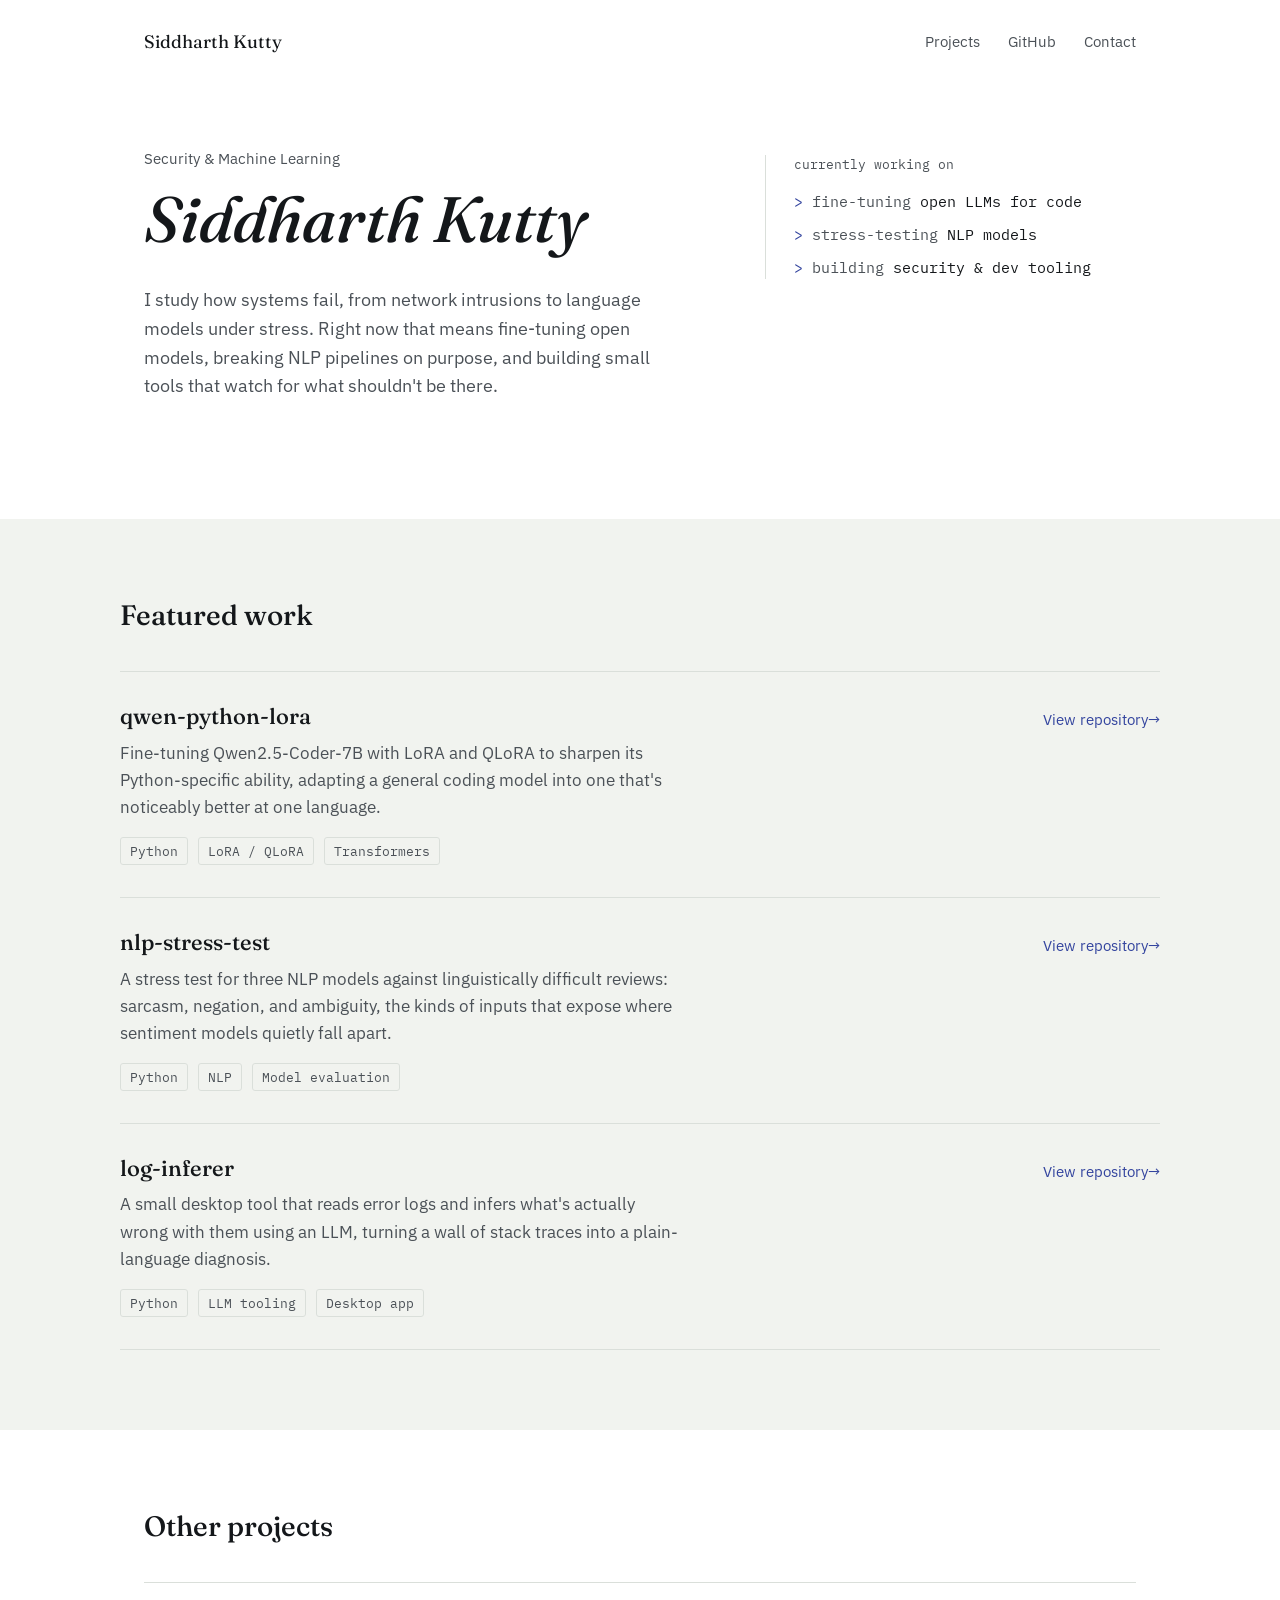
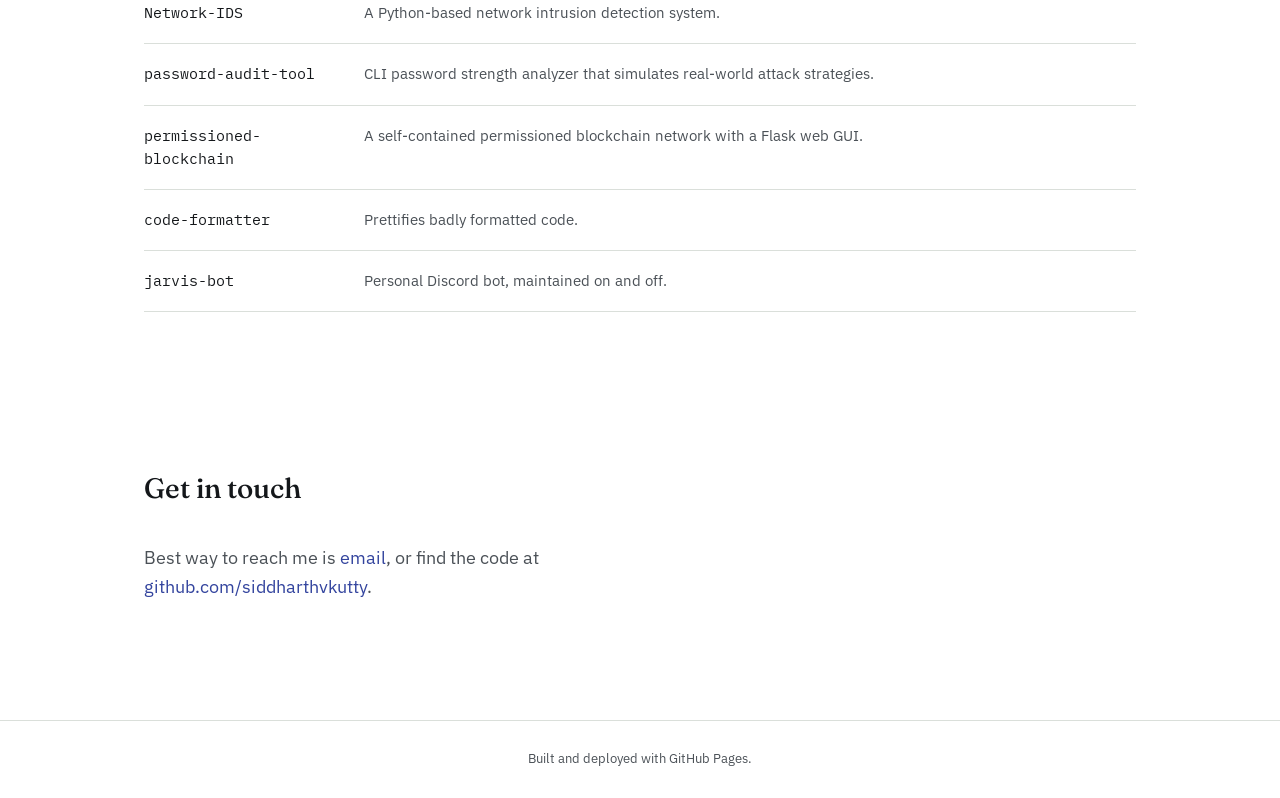
==== index.html @ 5638082f "redesign" ====
<!DOCTYPE html>
<html lang="en">
<head>
<meta charset="UTF-8">
<meta name="viewport" content="width=device-width, initial-scale=1.0">
<title>Siddharth Kutty</title>
<meta name="description" content="Siddharth Kutty, security and ML student. Network intrusion detection, adversarial NLP evaluation, LLM fine-tuning.">
<link rel="preconnect" href="https://fonts.googleapis.com">
<link rel="preconnect" href="https://fonts.gstatic.com" crossorigin>
<link href="https://fonts.googleapis.com/css2?family=Fraunces:ital,opsz,wght@0,9..144,400;0,9..144,500;0,9..144,600;1,9..144,500&family=IBM+Plex+Mono:wght@400;500&family=IBM+Plex+Sans:wght@400;500;600&display=swap" rel="stylesheet">
<link rel="stylesheet" href="styles.css">
</head>
<body>

<header class="site-nav">
  <a href="#top" class="wordmark">Siddharth Kutty</a>
  <nav>
    <a href="#work">Projects</a>
    <a href="https://github.com/siddharthvkutty" target="_blank" rel="noopener">GitHub</a>
    <a href="#contact">Contact</a>
  </nav>
</header>

<main>

  <section id="top" class="hero">
    <div class="hero-main">
      <p class="eyebrow-plain">Security &amp; Machine Learning</p>
      <h1>Siddharth Kutty</h1>
      <p class="hero-lede">
        I study how systems fail, from network intrusions to language
        models under stress. Right now that means fine-tuning open models,
        breaking NLP pipelines on purpose, and building small tools that
        watch for what shouldn't be there.
      </p>
    </div>
    <aside class="hero-focus" aria-label="Current focus areas">
      <p class="focus-label">currently working on</p>
      <ul class="focus-list">
        <li><span>fine-tuning</span> open LLMs for code</li>
        <li><span>stress-testing</span> NLP models</li>
        <li><span>building</span> security &amp; dev tooling</li>
      </ul>
    </aside>
  </section>

  <section id="work" class="featured">
    <h2>Featured work</h2>

    <article class="project-row">
      <div class="project-main">
        <h3>qwen-python-lora</h3>
        <p>Fine-tuning Qwen2.5-Coder-7B with LoRA and QLoRA to sharpen its
          Python-specific ability, adapting a general coding model into
          one that's noticeably better at one language.</p>
        <ul class="tags">
          <li>Python</li>
          <li>LoRA / QLoRA</li>
          <li>Transformers</li>
        </ul>
      </div>
      <div class="project-side">
        <a class="repo-link" href="https://github.com/siddharthvkutty/qwen-python-lora" target="_blank" rel="noopener">View repository</a>
      </div>
    </article>

    <article class="project-row">
      <div class="project-main">
        <h3>nlp-stress-test</h3>
        <p>A stress test for three NLP models against linguistically
          difficult reviews: sarcasm, negation, and ambiguity, the kinds
          of inputs that expose where sentiment models quietly fall apart.</p>
        <ul class="tags">
          <li>Python</li>
          <li>NLP</li>
          <li>Model evaluation</li>
        </ul>
      </div>
      <div class="project-side">
        <a class="repo-link" href="https://github.com/siddharthvkutty/nlp-stress-test" target="_blank" rel="noopener">View repository</a>
      </div>
    </article>

    <article class="project-row">
      <div class="project-main">
        <h3>log-inferer</h3>
        <p>A small desktop tool that reads error logs and infers what's
          actually wrong with them using an LLM, turning a wall of
          stack traces into a plain-language diagnosis.</p>
        <ul class="tags">
          <li>Python</li>
          <li>LLM tooling</li>
          <li>Desktop app</li>
        </ul>
      </div>
      <div class="project-side">
        <a class="repo-link" href="https://github.com/siddharthvkutty/log-inferer" target="_blank" rel="noopener">View repository</a>
      </div>
    </article>
  </section>

  <section class="other-work">
    <h2>Other projects</h2>
    <ul class="index-list">
      <li>
        <a href="https://github.com/siddharthvkutty/Network-IDS" target="_blank" rel="noopener">Network-IDS</a>
        <span>A Python-based network intrusion detection system.</span>
      </li>
      <li>
        <a href="https://github.com/siddharthvkutty/password-audit-tool" target="_blank" rel="noopener">password-audit-tool</a>
        <span>CLI password strength analyzer that simulates real-world attack strategies.</span>
      </li>
      <li>
        <a href="https://github.com/siddharthvkutty/permissioned-blockchain" target="_blank" rel="noopener">permissioned-blockchain</a>
        <span>A self-contained permissioned blockchain network with a Flask web GUI.</span>
      </li>
      <li>
        <a href="https://github.com/siddharthvkutty/code-formatter" target="_blank" rel="noopener">code-formatter</a>
        <span>Prettifies badly formatted code.</span>
      </li>
      <li>
        <a href="https://github.com/siddharthvkutty/jarvis-bot" target="_blank" rel="noopener">jarvis-bot</a>
        <span>Personal Discord bot, maintained on and off.</span>
      </li>
    </ul>
  </section>

  <section id="contact" class="contact">
    <h2>Get in touch</h2>
    <p>
      Best way to reach me is
      <a href="mailto:utahvalleydebater@gmail.com">email</a>,
      or find the code at
      <a href="https://github.com/siddharthvkutty" target="_blank" rel="noopener">github.com/siddharthvkutty</a>.
    </p>
  </section>

</main>

<footer class="site-footer">
  <p>Built and deployed with GitHub Pages.</p>
</footer>

<script src="script.js"></script>
</body>
</html>
---- styles.css ----
:root {
  --bg: #ffffff;
  --bg-alt: #f1f3ef;
  --ink: #14171a;
  --ink-soft: #4b5157;
  --accent: #33449e;
  --line: #dadfda;

  --font-display: 'Fraunces', serif;
  --font-sans: 'IBM Plex Sans', -apple-system, sans-serif;
  --font-mono: 'IBM Plex Mono', monospace;
}

@media (prefers-color-scheme: dark) {
  :root {
    --bg: #111315;
    --bg-alt: #17191c;
    --ink: #e9e7e2;
    --ink-soft: #9aa0a6;
    --accent: #8ea1e8;
    --line: #2a2d31;
  }
}

* { box-sizing: border-box; }

html {
  scroll-behavior: smooth;
}

@media (prefers-reduced-motion: reduce) {
  html { scroll-behavior: auto; }
  * { animation-duration: 0.01ms !important; transition-duration: 0.01ms !important; }
}

body {
  margin: 0;
  background: var(--bg);
  color: var(--ink);
  font-family: var(--font-sans);
  font-size: 17px;
  line-height: 1.6;
  -webkit-font-smoothing: antialiased;
}

a {
  color: var(--accent);
  text-decoration: none;
  border-bottom: 1px solid transparent;
  transition: border-color 0.15s ease;
}

a:hover,
a:focus-visible {
  border-color: var(--accent);
}

a:focus-visible,
button:focus-visible {
  outline: 2px solid var(--accent);
  outline-offset: 3px;
}

h1, h2, h3 {
  font-family: var(--font-display);
  font-weight: 500;
  line-height: 1.15;
  margin: 0;
  color: var(--ink);
}

/* ---------- Nav ---------- */

.site-nav {
  display: flex;
  align-items: center;
  justify-content: space-between;
  max-width: 1040px;
  margin: 0 auto;
  padding: 28px 24px 0;
}

.wordmark {
  font-family: var(--font-display);
  font-size: 18px;
  color: var(--ink);
  border-bottom: none;
}

.site-nav nav {
  display: flex;
  gap: 28px;
}

.site-nav nav a {
  color: var(--ink-soft);
  font-size: 15px;
}

/* ---------- Hero ---------- */

.hero {
  max-width: 1040px;
  margin: 0 auto;
  padding: 90px 24px 100px;
  display: grid;
  grid-template-columns: 1.5fr 1fr;
  gap: 64px;
  align-items: start;
}

.eyebrow-plain {
  font-size: 15px;
  color: var(--ink-soft);
  margin: 0 0 10px;
}

.hero h1 {
  font-size: clamp(40px, 6vw, 64px);
  font-style: italic;
  line-height: 1.2;
  padding-bottom: 0.1em;
  opacity: 0;
  transform: translateY(8px);
  animation: rise 0.7s ease-out 0.1s forwards;
}

.hero-lede {
  margin-top: 22px;
  max-width: 46ch;
  font-size: 18px;
  color: var(--ink-soft);
}

@keyframes rise {
  to { opacity: 1; transform: translateY(0); }
}

.reveal-pending {
  opacity: 0;
  transform: translateY(14px);
  transition: opacity 0.5s ease-out, transform 0.5s ease-out;
}

.reveal-visible {
  opacity: 1;
  transform: translateY(0);
}

.hero-focus {
  border-left: 1px solid var(--line);
  padding-left: 28px;
  margin-top: 8px;
}

.focus-label {
  font-family: var(--font-mono);
  font-size: 13px;
  color: var(--ink-soft);
  margin: 0 0 14px;
}

.focus-list {
  list-style: none;
  margin: 0;
  padding: 0;
  font-family: var(--font-mono);
  font-size: 14.5px;
  color: var(--ink);
  display: flex;
  flex-direction: column;
  gap: 10px;
}

.focus-list li::before {
  content: '> ';
  color: var(--accent);
}

.focus-list span {
  color: var(--ink-soft);
}

/* ---------- Featured work ---------- */

.featured {
  background: var(--bg-alt);
  padding: 80px 24px;
}

.featured h2,
.other-work h2,
.contact h2 {
  max-width: 1040px;
  margin: 0 auto 40px;
  font-size: 28px;
}

.project-row {
  max-width: 1040px;
  margin: 0 auto;
  padding: 32px 0;
  border-top: 1px solid var(--line);
  display: grid;
  grid-template-columns: 2.2fr 1fr;
  gap: 32px;
  align-items: start;
  transition: transform 0.2s ease;
}

.project-row:hover {
  transform: translateX(4px);
}

.project-row:hover h3 {
  color: var(--accent);
}

.project-row:last-child {
  border-bottom: 1px solid var(--line);
}

.project-main h3 {
  font-size: 22px;
  margin-bottom: 10px;
  transition: color 0.2s ease;
}

.project-main p {
  color: var(--ink-soft);
  margin: 0 0 16px;
  max-width: 56ch;
}

.tags {
  list-style: none;
  display: flex;
  flex-wrap: wrap;
  gap: 8px 10px;
  margin: 0;
  padding: 0;
  font-family: var(--font-mono);
  font-size: 12.5px;
  color: var(--ink-soft);
}

.tags li {
  border: 1px solid var(--line);
  padding: 3px 9px;
  border-radius: 3px;
}

.project-side {
  display: flex;
  justify-content: flex-start;
  padding-top: 4px;
}

@media (min-width: 640px) {
  .project-side { justify-content: flex-end; }
}

.repo-link {
  font-size: 14.5px;
  white-space: nowrap;
}

.repo-link::after {
  content: ' \2192';
  display: inline-block;
  transition: transform 0.2s ease;
}

.repo-link:hover::after {
  transform: translateX(3px);
}

/* ---------- Other projects ---------- */

.other-work {
  max-width: 1040px;
  margin: 0 auto;
  padding: 80px 24px;
}

.index-list {
  list-style: none;
  margin: 0;
  padding: 0;
}

.index-list li {
  display: grid;
  grid-template-columns: 200px 1fr;
  gap: 20px;
  padding: 18px 0;
  border-top: 1px solid var(--line);
}

.index-list li:last-child {
  border-bottom: 1px solid var(--line);
}

.index-list a {
  font-family: var(--font-mono);
  font-size: 14.5px;
  color: var(--ink);
  transition: color 0.15s ease;
}

.index-list a:hover {
  color: var(--accent);
}

.index-list span {
  color: var(--ink-soft);
  font-size: 15px;
}

@media (max-width: 640px) {
  .index-list li {
    grid-template-columns: 1fr;
    gap: 6px;
  }
}

/* ---------- Contact & footer ---------- */

.contact {
  max-width: 1040px;
  margin: 0 auto;
  padding: 80px 24px 100px;
}

.contact p {
  font-size: 18px;
  max-width: 46ch;
  color: var(--ink-soft);
}

.site-footer {
  border-top: 1px solid var(--line);
  padding: 28px 24px;
  text-align: center;
}

.site-footer p {
  margin: 0;
  font-size: 13px;
  color: var(--ink-soft);
}

/* ---------- Responsive ---------- */

@media (max-width: 720px) {
  .hero {
    grid-template-columns: 1fr;
    padding-top: 60px;
    padding-bottom: 60px;
  }

  .hero-focus {
    border-left: none;
    border-top: 1px solid var(--line);
    padding-left: 0;
    padding-top: 24px;
  }

  .project-row {
    grid-template-columns: 1fr;
  }

  .site-nav {
    flex-direction: column;
    align-items: flex-start;
    gap: 14px;
  }

  .site-nav nav {
    gap: 20px;
  }
}
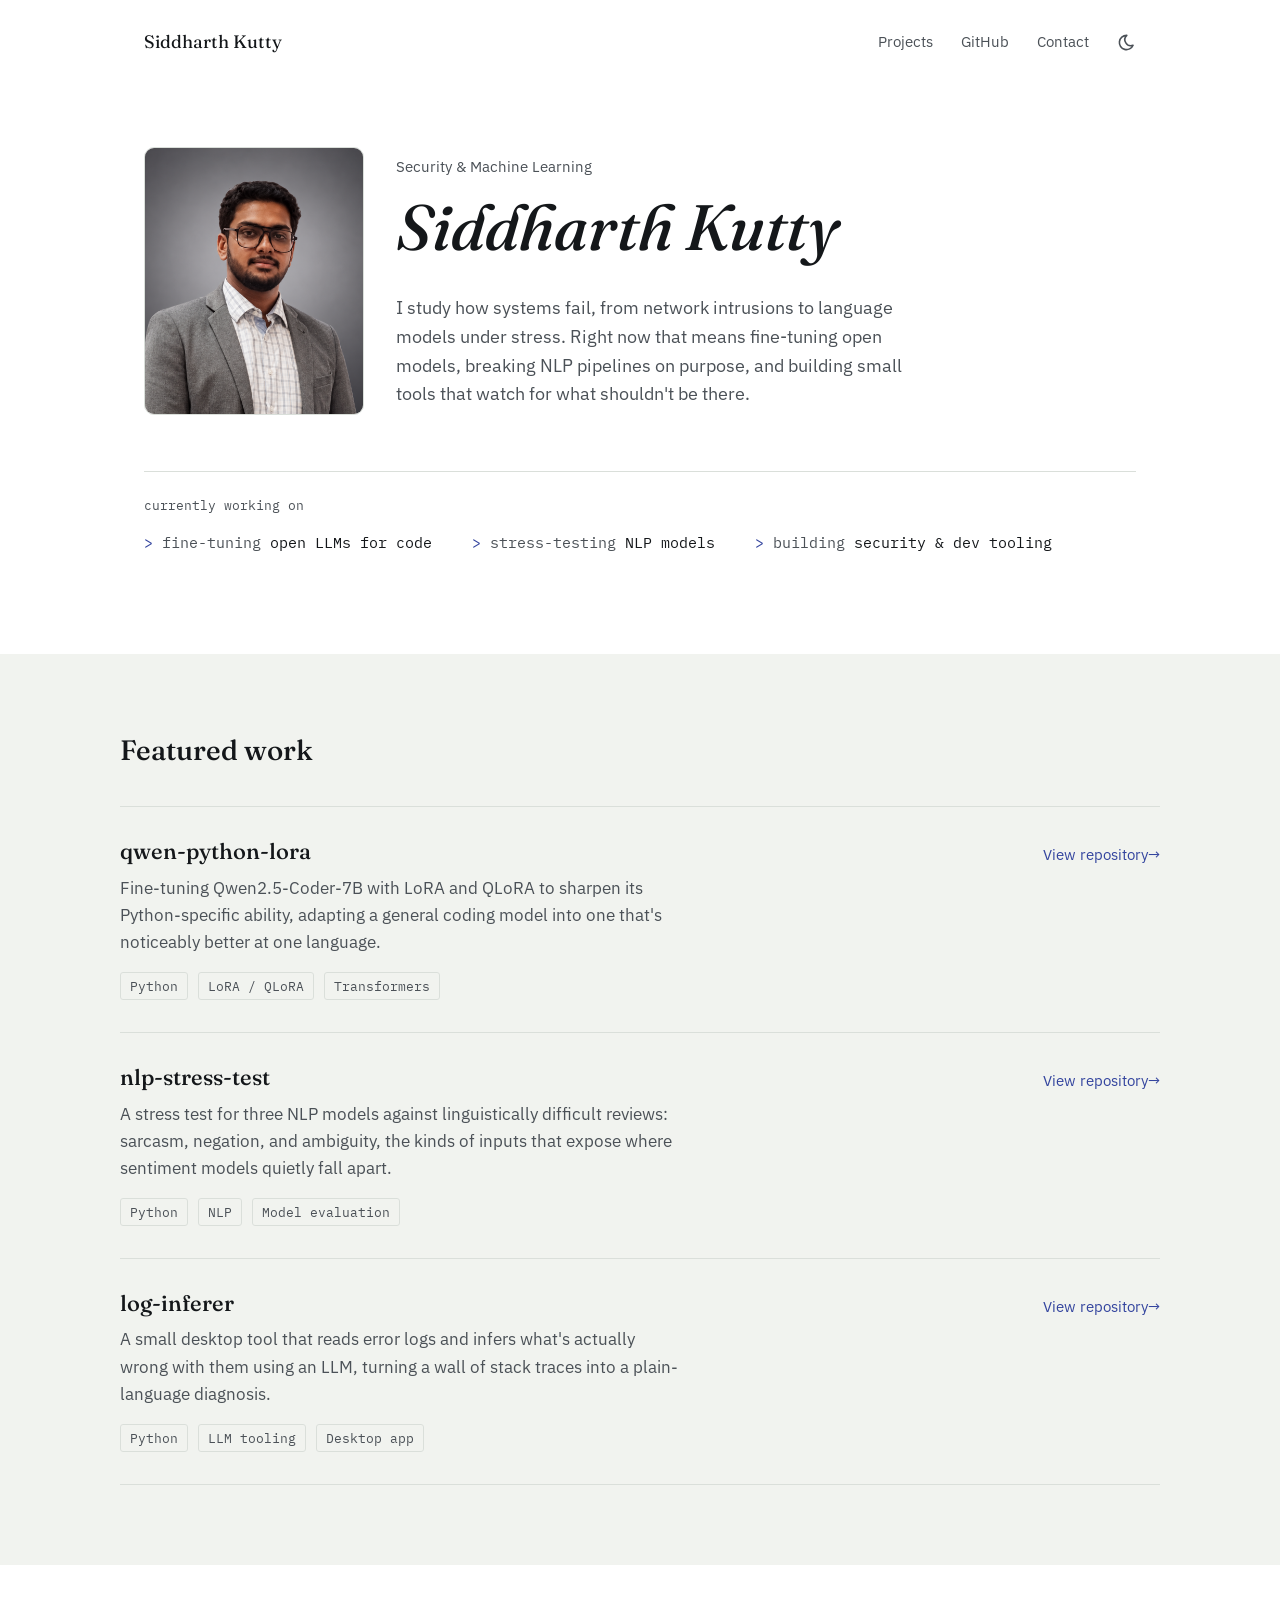
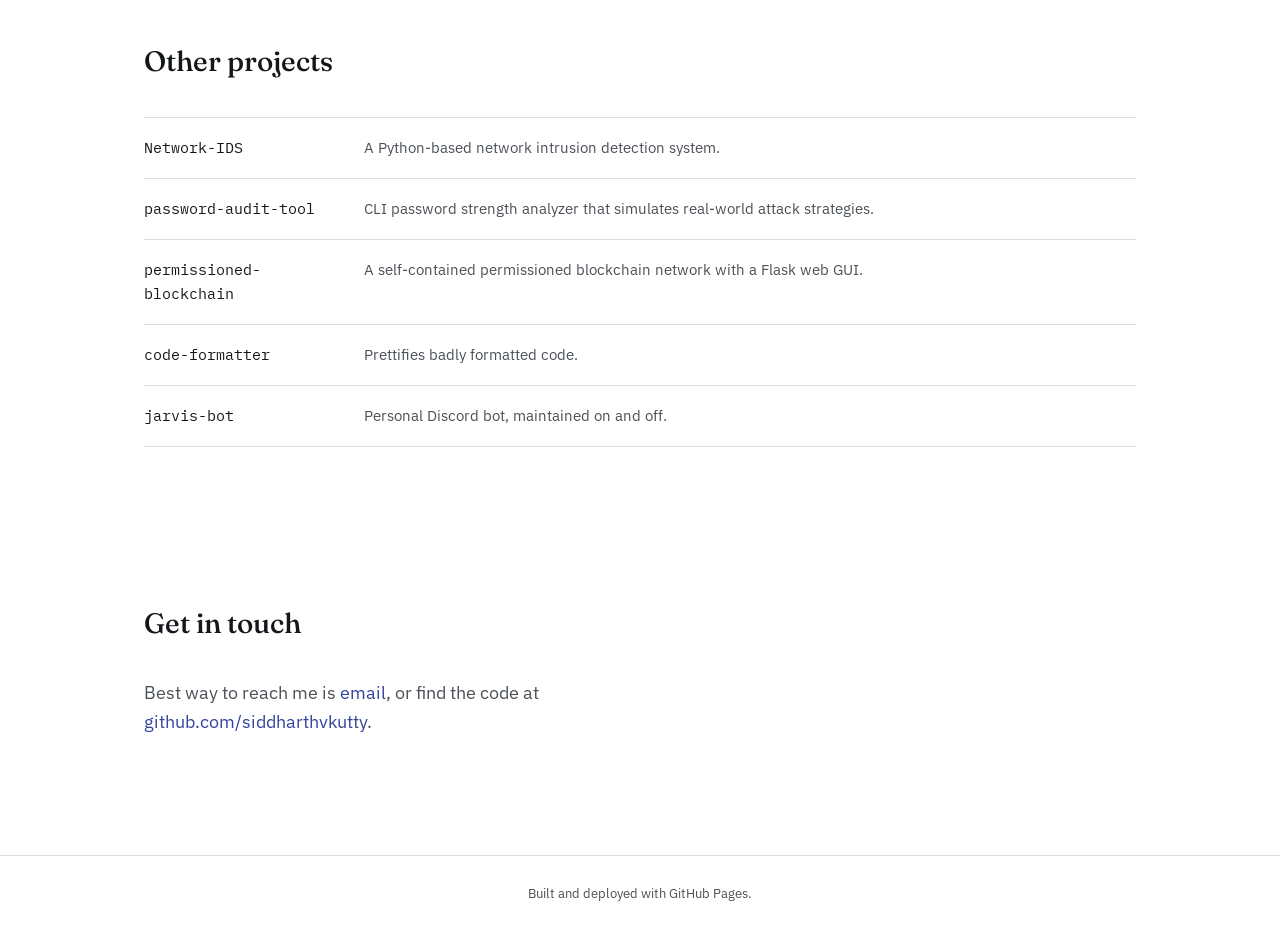
==== commit 0354a33c: "Refreshed protfolio | dark/light theme toggle | hero photo layout | and content accuracy updates" ====
--- a/index.html
+++ b/index.html
@@ -9,6 +9,15 @@
 <link rel="preconnect" href="https://fonts.gstatic.com" crossorigin>
 <link href="https://fonts.googleapis.com/css2?family=Fraunces:ital,opsz,wght@0,9..144,400;0,9..144,500;0,9..144,600;1,9..144,500&family=IBM+Plex+Mono:wght@400;500&family=IBM+Plex+Sans:wght@400;500;600&display=swap" rel="stylesheet">
 <link rel="stylesheet" href="styles.css">
+<script>
+  (function () {
+    try {
+      if (localStorage.getItem('theme') === 'dark') {
+        document.documentElement.setAttribute('data-theme', 'dark');
+      }
+    } catch (e) {}
+  })();
+</script>
 </head>
 <body>
 
@@ -18,6 +27,17 @@
     <a href="#work">Projects</a>
     <a href="https://github.com/siddharthvkutty" target="_blank" rel="noopener">GitHub</a>
     <a href="#contact">Contact</a>
+    <button type="button" class="theme-toggle" aria-label="Switch to dark theme">
+      <svg class="icon-moon" xmlns="http://www.w3.org/2000/svg" width="24" height="24" viewBox="0 0 24 24" fill="none" stroke="currentColor" stroke-width="2" stroke-linecap="round" stroke-linejoin="round" aria-hidden="true">
+        <path stroke="none" d="M0 0h24v24H0z" fill="none" />
+        <path d="M12 3c.132 0 .263 0 .393 0a7.5 7.5 0 0 0 7.92 12.446a9 9 0 1 1 -8.313 -12.454l0 .008" />
+      </svg>
+      <svg class="icon-sun" xmlns="http://www.w3.org/2000/svg" width="24" height="24" viewBox="0 0 24 24" fill="none" stroke="currentColor" stroke-width="2" stroke-linecap="round" stroke-linejoin="round" aria-hidden="true">
+        <path stroke="none" d="M0 0h24v24H0z" fill="none" />
+        <path d="M8 12a4 4 0 1 0 8 0a4 4 0 1 0 -8 0" />
+        <path d="M3 12h1m8 -9v1m8 8h1m-9 8v1m-6.4 -15.4l.7 .7m12.1 -.7l-.7 .7m0 11.4l.7 .7m-12.1 -.7l-.7 .7" />
+      </svg>
+    </button>
   </nav>
 </header>
 
@@ -25,14 +45,19 @@
 
   <section id="top" class="hero">
     <div class="hero-main">
-      <p class="eyebrow-plain">Security &amp; Machine Learning</p>
-      <h1>Siddharth Kutty</h1>
-      <p class="hero-lede">
-        I study how systems fail, from network intrusions to language
-        models under stress. Right now that means fine-tuning open models,
-        breaking NLP pipelines on purpose, and building small tools that
-        watch for what shouldn't be there.
-      </p>
+      <div class="identity">
+        <img src="pfp-ash.png" alt="Siddharth Kutty" class="avatar" width="220" height="268">
+        <div class="identity-text">
+          <p class="eyebrow-plain">Security &amp; Machine Learning</p>
+          <h1>Siddharth Kutty</h1>
+          <p class="hero-lede">
+            I study how systems fail, from network intrusions to language
+            models under stress. Right now that means fine-tuning open models,
+            breaking NLP pipelines on purpose, and building small tools that
+            watch for what shouldn't be there.
+          </p>
+        </div>
+      </div>
     </div>
     <aside class="hero-focus" aria-label="Current focus areas">
       <p class="focus-label">currently working on</p>
@@ -43,6 +68,7 @@
       </ul>
     </aside>
   </section>
+
 
   <section id="work" class="featured">
     <h2>Featured work</h2>
--- a/styles.css
+++ b/styles.css
@@ -11,15 +11,13 @@
   --font-mono: 'IBM Plex Mono', monospace;
 }
 
-@media (prefers-color-scheme: dark) {
-  :root {
-    --bg: #111315;
-    --bg-alt: #17191c;
-    --ink: #e9e7e2;
-    --ink-soft: #9aa0a6;
-    --accent: #8ea1e8;
-    --line: #2a2d31;
-  }
+:root[data-theme="dark"] {
+  --bg: #111315;
+  --bg-alt: #17191c;
+  --ink: #e9e7e2;
+  --ink-soft: #9aa0a6;
+  --accent: #8ea1e8;
+  --line: #2a2d31;
 }
 
 * { box-sizing: border-box; }
@@ -41,6 +39,7 @@
   font-size: 17px;
   line-height: 1.6;
   -webkit-font-smoothing: antialiased;
+  transition: background-color 0.2s ease, color 0.2s ease;
 }
 
 a {
@@ -97,16 +96,71 @@
   font-size: 15px;
 }
 
+.theme-toggle {
+  display: flex;
+  align-items: center;
+  color: var(--ink-soft);
+  background: none;
+  border: none;
+  padding: 0;
+  cursor: pointer;
+  transition: color 0.15s ease;
+}
+
+.theme-toggle:hover,
+.theme-toggle:focus-visible {
+  color: var(--accent);
+}
+
+.theme-toggle svg {
+  width: 19px;
+  height: 19px;
+}
+
+.theme-toggle .icon-sun {
+  display: none;
+}
+
+:root[data-theme="dark"] .theme-toggle .icon-moon {
+  display: none;
+}
+
+:root[data-theme="dark"] .theme-toggle .icon-sun {
+  display: block;
+}
+
 /* ---------- Hero ---------- */
 
 .hero {
   max-width: 1040px;
   margin: 0 auto;
   padding: 90px 24px 100px;
-  display: grid;
-  grid-template-columns: 1.5fr 1fr;
-  gap: 64px;
-  align-items: start;
+  display: flex;
+  flex-direction: column;
+  gap: 44px;
+}
+
+.identity {
+  display: flex;
+  align-items: stretch;
+  gap: 32px;
+}
+
+.avatar {
+  width: 220px;
+  height: 268px;
+  object-fit: cover;
+  border-radius: 10px;
+  border: 1px solid var(--line);
+  flex-shrink: 0;
+}
+
+.identity-text {
+  display: flex;
+  flex-direction: column;
+  justify-content: flex-start;
+  padding-top: 8px;
+  min-width: 0;
 }
 
 .eyebrow-plain {
@@ -148,9 +202,8 @@
 }
 
 .hero-focus {
-  border-left: 1px solid var(--line);
-  padding-left: 28px;
-  margin-top: 8px;
+  border-top: 1px solid var(--line);
+  padding-top: 24px;
 }
 
 .focus-label {
@@ -168,8 +221,8 @@
   font-size: 14.5px;
   color: var(--ink);
   display: flex;
-  flex-direction: column;
-  gap: 10px;
+  flex-wrap: wrap;
+  gap: 10px 40px;
 }
 
 .focus-list li::before {
@@ -354,16 +407,24 @@
 
 @media (max-width: 720px) {
   .hero {
-    grid-template-columns: 1fr;
     padding-top: 60px;
     padding-bottom: 60px;
-  }
-
-  .hero-focus {
-    border-left: none;
-    border-top: 1px solid var(--line);
-    padding-left: 0;
-    padding-top: 24px;
+    gap: 32px;
+  }
+
+  .identity {
+    flex-direction: column;
+    align-items: flex-start;
+    gap: 20px;
+  }
+
+  .identity-text {
+    padding-top: 0;
+  }
+
+  .avatar {
+    width: 140px;
+    height: 180px;
   }
 
   .project-row {
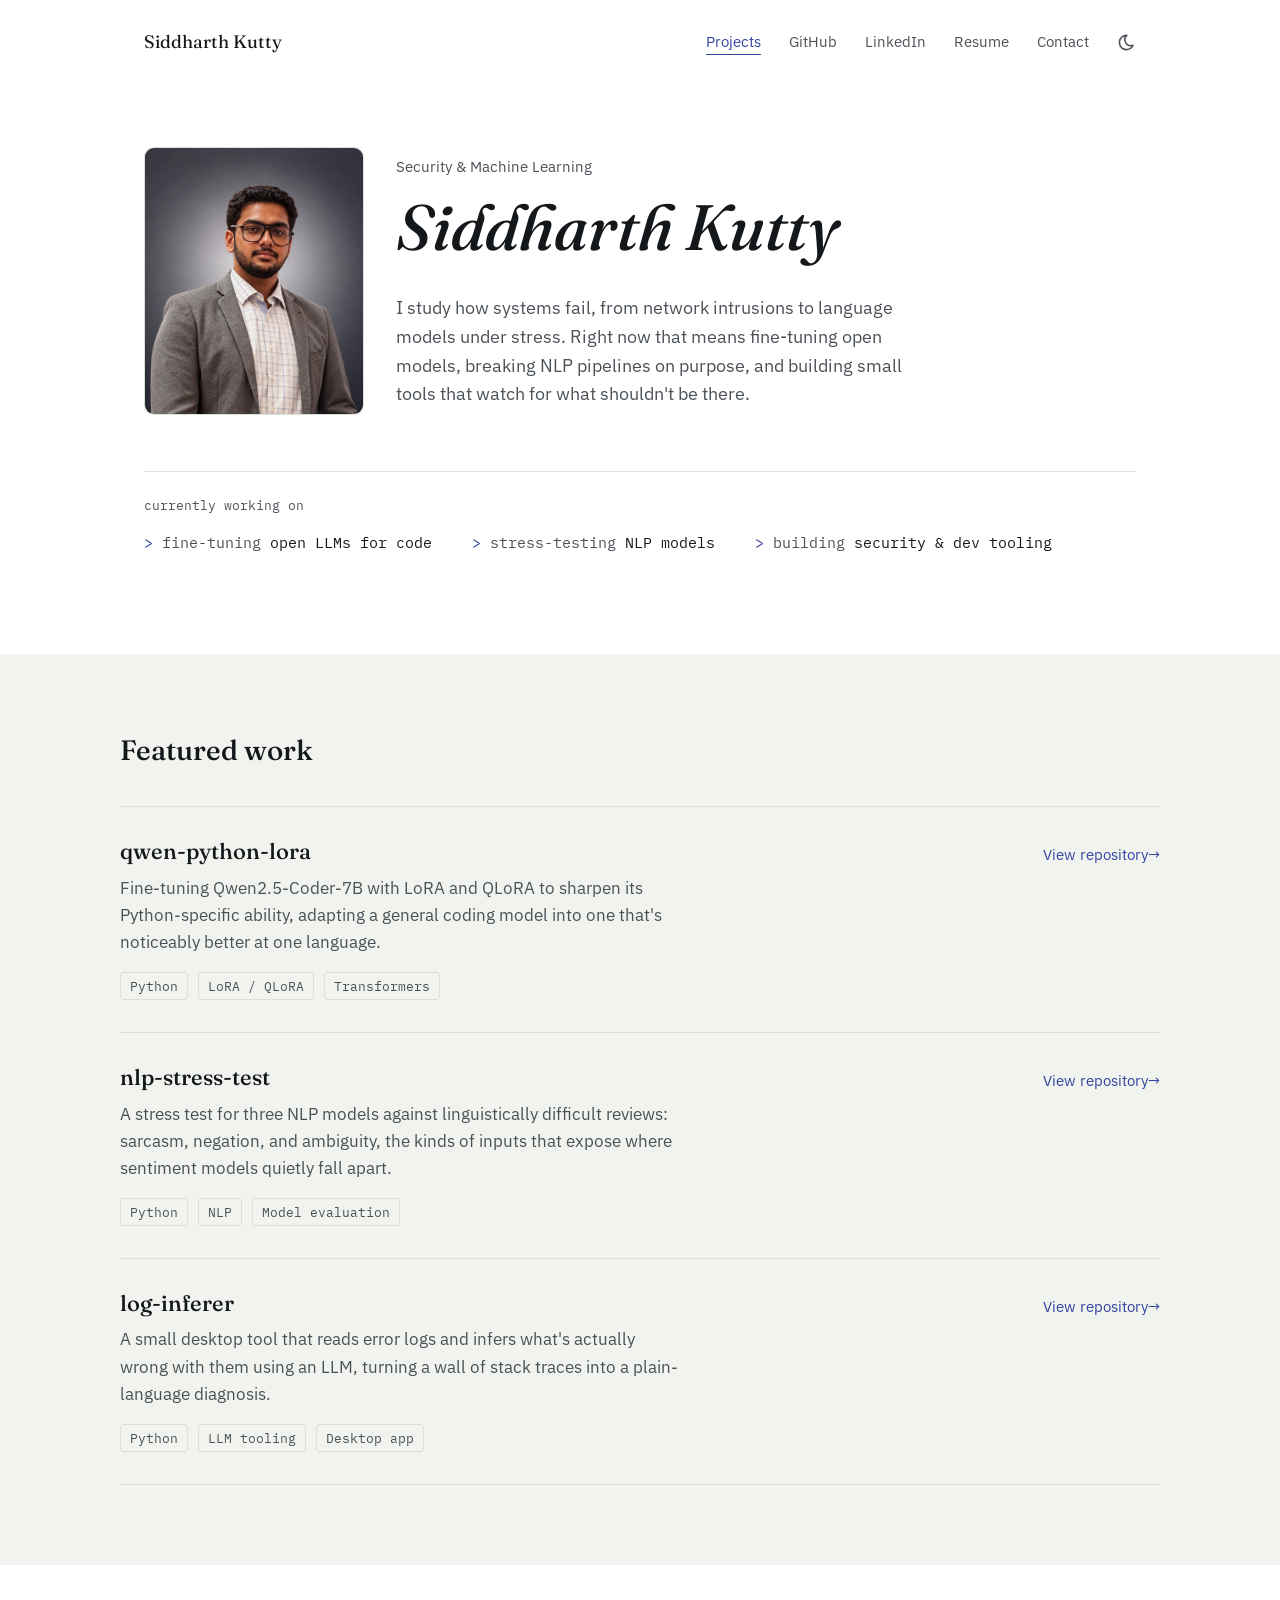
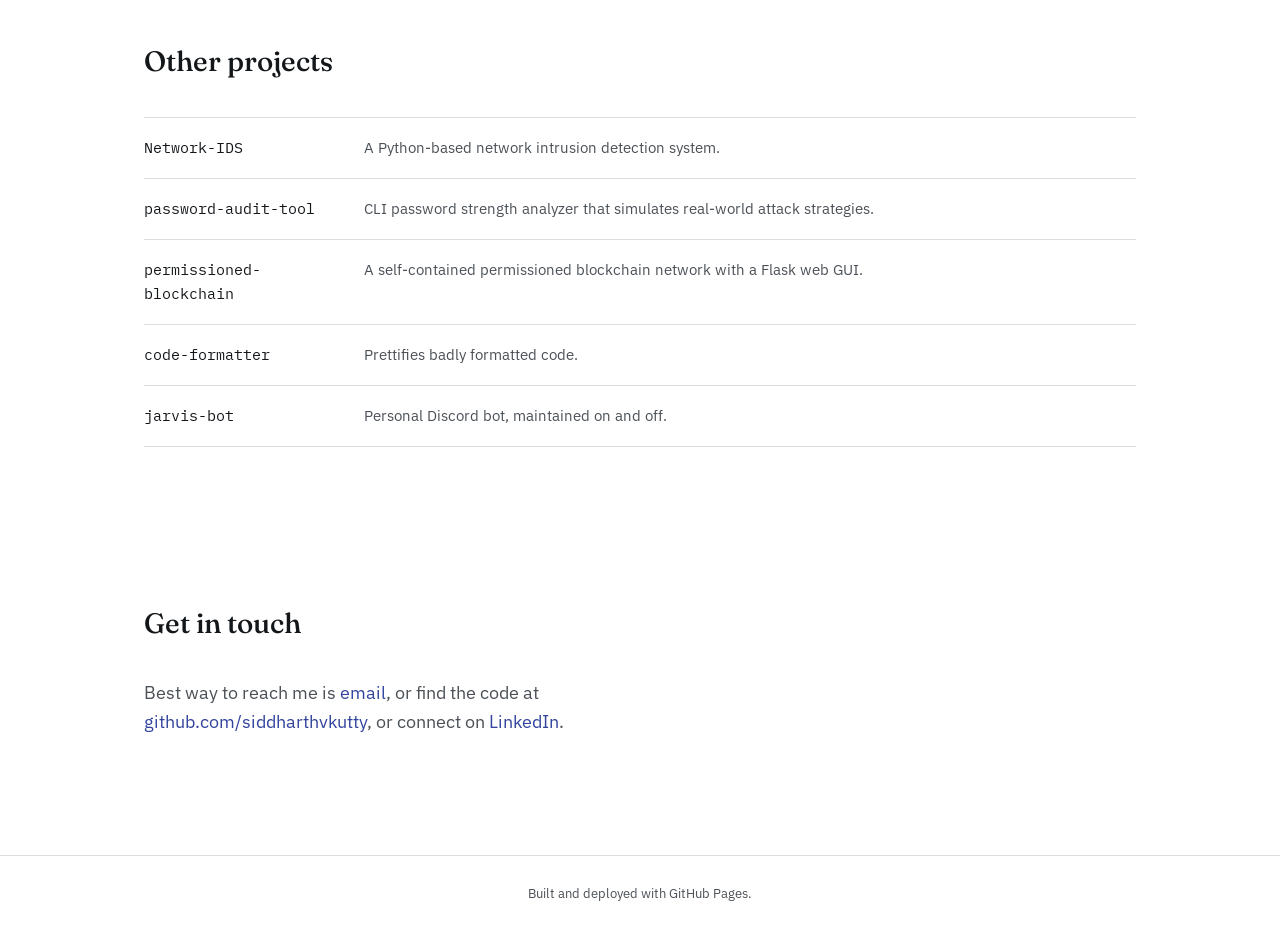
==== commit 1c4dcdd5: "Added favicon, linkedin, resume, and JSON-LD schema, and fixed contact email" ====
--- a/index.html
+++ b/index.html
@@ -5,6 +5,7 @@
 <meta name="viewport" content="width=device-width, initial-scale=1.0">
 <title>Siddharth Kutty</title>
 <meta name="description" content="Siddharth Kutty, security and ML student. Network intrusion detection, adversarial NLP evaluation, LLM fine-tuning.">
+<link rel="icon" href="favicon.svg" type="image/svg+xml">
 <link rel="preconnect" href="https://fonts.googleapis.com">
 <link rel="preconnect" href="https://fonts.gstatic.com" crossorigin>
 <link href="https://fonts.googleapis.com/css2?family=Fraunces:ital,opsz,wght@0,9..144,400;0,9..144,500;0,9..144,600;1,9..144,500&family=IBM+Plex+Mono:wght@400;500&family=IBM+Plex+Sans:wght@400;500;600&display=swap" rel="stylesheet">
@@ -18,6 +19,20 @@
     } catch (e) {}
   })();
 </script>
+<script type="application/ld+json">
+{
+  "@context": "https://schema.org",
+  "@type": "Person",
+  "name": "Siddharth Kutty",
+  "url": "https://siddharthvkutty.github.io/",
+  "email": "mailto:siddharthvkutty@gmail.com",
+  "jobTitle": "Security & Machine Learning",
+  "sameAs": [
+    "https://github.com/siddharthvkutty",
+    "https://www.linkedin.com/in/siddharth-kutty-86a647397/"
+  ]
+}
+</script>
 </head>
 <body>
 
@@ -26,6 +41,8 @@
   <nav>
     <a href="#work">Projects</a>
     <a href="https://github.com/siddharthvkutty" target="_blank" rel="noopener">GitHub</a>
+    <a href="https://www.linkedin.com/in/siddharth-kutty-86a647397/" target="_blank" rel="noopener">LinkedIn</a>
+    <a href="resume.pdf" target="_blank" rel="noopener">Resume</a>
     <a href="#contact">Contact</a>
     <button type="button" class="theme-toggle" aria-label="Switch to dark theme">
       <svg class="icon-moon" xmlns="http://www.w3.org/2000/svg" width="24" height="24" viewBox="0 0 24 24" fill="none" stroke="currentColor" stroke-width="2" stroke-linecap="round" stroke-linejoin="round" aria-hidden="true">
@@ -155,9 +172,11 @@
     <h2>Get in touch</h2>
     <p>
       Best way to reach me is
-      <a href="mailto:utahvalleydebater@gmail.com">email</a>,
+      <a href="mailto:siddharthvkutty@gmail.com">email</a>,
       or find the code at
-      <a href="https://github.com/siddharthvkutty" target="_blank" rel="noopener">github.com/siddharthvkutty</a>.
+      <a href="https://github.com/siddharthvkutty" target="_blank" rel="noopener">github.com/siddharthvkutty</a>,
+      or connect on
+      <a href="https://www.linkedin.com/in/siddharth-kutty-86a647397/" target="_blank" rel="noopener">LinkedIn</a>.
     </p>
   </section>
 
--- a/styles.css
+++ b/styles.css
@@ -9,6 +9,8 @@
   --font-display: 'Fraunces', serif;
   --font-sans: 'IBM Plex Sans', -apple-system, sans-serif;
   --font-mono: 'IBM Plex Mono', monospace;
+
+  --ease: cubic-bezier(0.16, 1, 0.3, 1);
 }
 
 :root[data-theme="dark"] {
@@ -39,14 +41,26 @@
   font-size: 17px;
   line-height: 1.6;
   -webkit-font-smoothing: antialiased;
-  transition: background-color 0.2s ease, color 0.2s ease;
+  transition: background-color 0.2s var(--ease), color 0.2s var(--ease);
+}
+
+/* Fixed, non-scrolling grain layer, sits above all content, never on a scrolling element */
+body::after {
+  content: '';
+  position: fixed;
+  inset: 0;
+  z-index: 999;
+  pointer-events: none;
+  opacity: 0.035;
+  mix-blend-mode: overlay;
+  background-image: url("data:image/svg+xml,%3Csvg xmlns='http://www.w3.org/2000/svg' width='160' height='160'%3E%3Cfilter id='n'%3E%3CfeTurbulence type='fractalNoise' baseFrequency='0.8' numOctaves='2' stitchTiles='stitch'/%3E%3C/filter%3E%3Crect width='100%25' height='100%25' filter='url(%23n)'/%3E%3C/svg%3E");
 }
 
 a {
   color: var(--accent);
   text-decoration: none;
   border-bottom: 1px solid transparent;
-  transition: border-color 0.15s ease;
+  transition: border-color 0.2s var(--ease);
 }
 
 a:hover,
@@ -88,7 +102,9 @@
 
 .site-nav nav {
   display: flex;
-  gap: 28px;
+  flex-wrap: wrap;
+  align-items: center;
+  gap: 16px 28px;
 }
 
 .site-nav nav a {
@@ -96,15 +112,21 @@
   font-size: 15px;
 }
 
+.site-nav nav a.active {
+  color: var(--accent);
+  border-color: var(--accent);
+}
+
 .theme-toggle {
-  display: flex;
-  align-items: center;
+  position: relative;
+  width: 19px;
+  height: 19px;
   color: var(--ink-soft);
   background: none;
   border: none;
   padding: 0;
   cursor: pointer;
-  transition: color 0.15s ease;
+  transition: color 0.2s var(--ease);
 }
 
 .theme-toggle:hover,
@@ -113,20 +135,29 @@
 }
 
 .theme-toggle svg {
+  position: absolute;
+  top: 0;
+  left: 0;
   width: 19px;
   height: 19px;
-}
-
-.theme-toggle .icon-sun {
-  display: none;
+  opacity: 0;
+  transform: rotate(-90deg) scale(0.5);
+  transition: opacity 0.25s var(--ease), transform 0.25s var(--ease);
+}
+
+.theme-toggle .icon-moon {
+  opacity: 1;
+  transform: rotate(0deg) scale(1);
 }
 
 :root[data-theme="dark"] .theme-toggle .icon-moon {
-  display: none;
+  opacity: 0;
+  transform: rotate(90deg) scale(0.5);
 }
 
 :root[data-theme="dark"] .theme-toggle .icon-sun {
-  display: block;
+  opacity: 1;
+  transform: rotate(0deg) scale(1);
 }
 
 /* ---------- Hero ---------- */
@@ -176,7 +207,7 @@
   padding-bottom: 0.1em;
   opacity: 0;
   transform: translateY(8px);
-  animation: rise 0.7s ease-out 0.1s forwards;
+  animation: rise 0.7s var(--ease) 0.1s forwards;
 }
 
 .hero-lede {
@@ -193,7 +224,7 @@
 .reveal-pending {
   opacity: 0;
   transform: translateY(14px);
-  transition: opacity 0.5s ease-out, transform 0.5s ease-out;
+  transition: opacity 0.6s var(--ease), transform 0.6s var(--ease);
 }
 
 .reveal-visible {
@@ -258,7 +289,7 @@
   grid-template-columns: 2.2fr 1fr;
   gap: 32px;
   align-items: start;
-  transition: transform 0.2s ease;
+  transition: transform 0.3s var(--ease);
 }
 
 .project-row:hover {
@@ -276,7 +307,7 @@
 .project-main h3 {
   font-size: 22px;
   margin-bottom: 10px;
-  transition: color 0.2s ease;
+  transition: color 0.2s var(--ease);
 }
 
 .project-main p {
@@ -321,7 +352,7 @@
 .repo-link::after {
   content: ' \2192';
   display: inline-block;
-  transition: transform 0.2s ease;
+  transition: transform 0.3s var(--ease);
 }
 
 .repo-link:hover::after {
@@ -358,7 +389,7 @@
   font-family: var(--font-mono);
   font-size: 14.5px;
   color: var(--ink);
-  transition: color 0.15s ease;
+  transition: color 0.2s var(--ease);
 }
 
 .index-list a:hover {
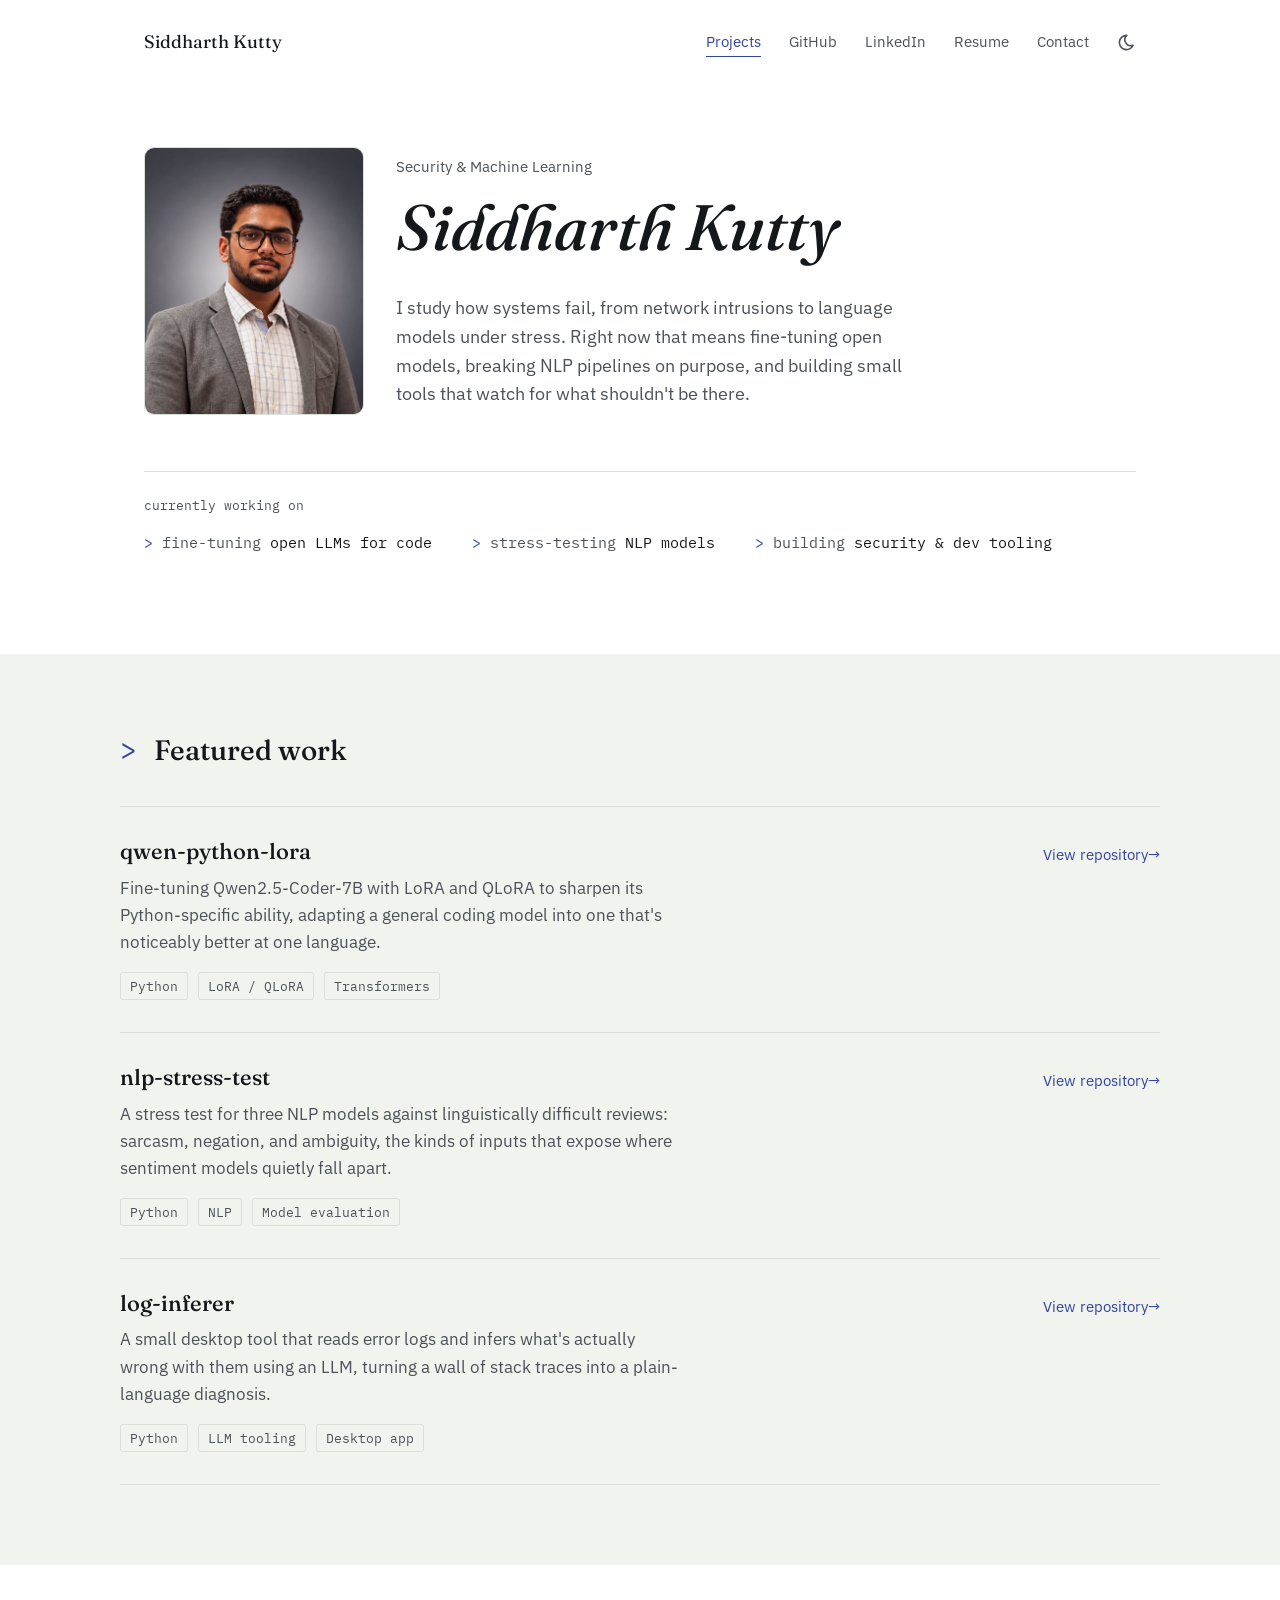
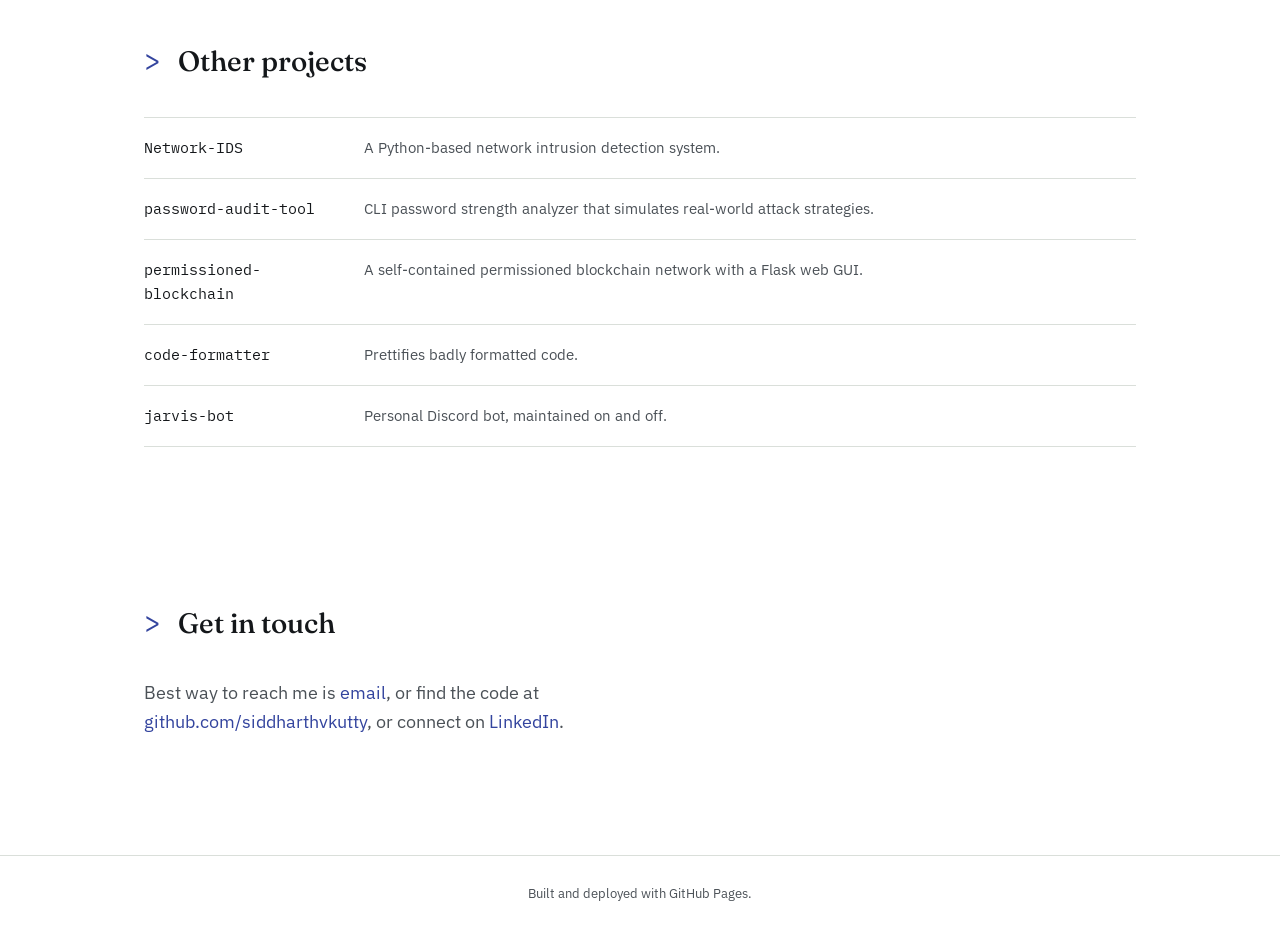
==== commit 562aa993: "Added hover preview cards for github/linkedin" ====
--- a/index.html
+++ b/index.html
@@ -40,8 +40,26 @@
   <a href="#top" class="wordmark">Siddharth Kutty</a>
   <nav>
     <a href="#work">Projects</a>
-    <a href="https://github.com/siddharthvkutty" target="_blank" rel="noopener">GitHub</a>
-    <a href="https://www.linkedin.com/in/siddharth-kutty-86a647397/" target="_blank" rel="noopener">LinkedIn</a>
+    <span class="nav-preview">
+      <a href="https://github.com/siddharthvkutty" target="_blank" rel="noopener">GitHub</a>
+      <div class="preview-card" id="preview-github">
+        <img src="favicon.svg" alt="" class="preview-avatar" width="40" height="40">
+        <div class="preview-body">
+          <p class="preview-name">Siddharth Kutty</p>
+          <p class="preview-desc">GitHub profile</p>
+        </div>
+      </div>
+    </span>
+    <span class="nav-preview">
+      <a href="https://www.linkedin.com/in/siddharth-kutty-86a647397/" target="_blank" rel="noopener">LinkedIn</a>
+      <div class="preview-card">
+        <img src="favicon.svg" alt="" class="preview-avatar" width="40" height="40">
+        <div class="preview-body">
+          <p class="preview-name">Siddharth Kutty</p>
+          <p class="preview-desc">Security &amp; Machine Learning</p>
+        </div>
+      </div>
+    </span>
     <a href="resume.pdf" target="_blank" rel="noopener">Resume</a>
     <a href="#contact">Contact</a>
     <button type="button" class="theme-toggle" aria-label="Switch to dark theme">
--- a/styles.css
+++ b/styles.css
@@ -56,6 +56,11 @@
   background-image: url("data:image/svg+xml,%3Csvg xmlns='http://www.w3.org/2000/svg' width='160' height='160'%3E%3Cfilter id='n'%3E%3CfeTurbulence type='fractalNoise' baseFrequency='0.8' numOctaves='2' stitchTiles='stitch'/%3E%3C/filter%3E%3Crect width='100%25' height='100%25' filter='url(%23n)'/%3E%3C/svg%3E");
 }
 
+::selection {
+  background: var(--accent);
+  color: var(--bg);
+}
+
 a {
   color: var(--accent);
   text-decoration: none;
@@ -108,13 +113,90 @@
 }
 
 .site-nav nav a {
+  position: relative;
   color: var(--ink-soft);
   font-size: 15px;
+  border-bottom: none;
+}
+
+.site-nav nav a::after {
+  content: '';
+  position: absolute;
+  left: 0;
+  bottom: -3px;
+  width: 100%;
+  height: 1px;
+  background: var(--accent);
+  transform: scaleX(0);
+  transform-origin: left;
+  transition: transform 0.25s var(--ease);
+}
+
+.site-nav nav a:hover::after,
+.site-nav nav a:focus-visible::after,
+.site-nav nav a.active::after {
+  transform: scaleX(1);
 }
 
 .site-nav nav a.active {
   color: var(--accent);
-  border-color: var(--accent);
+}
+
+.nav-preview {
+  position: relative;
+  display: inline-flex;
+}
+
+.preview-card {
+  position: absolute;
+  top: calc(100% + 14px);
+  left: 50%;
+  transform: translateX(-50%) translateY(-6px);
+  width: 240px;
+  padding: 14px;
+  display: flex;
+  align-items: flex-start;
+  gap: 12px;
+  background: var(--bg-alt);
+  border: 1px solid var(--line);
+  border-radius: 8px;
+  box-shadow: 0 14px 28px color-mix(in srgb, var(--ink) 16%, transparent);
+  opacity: 0;
+  visibility: hidden;
+  pointer-events: none;
+  transition: opacity 0.2s var(--ease), transform 0.2s var(--ease);
+  z-index: 20;
+}
+
+.nav-preview:hover .preview-card,
+.nav-preview:focus-within .preview-card {
+  opacity: 1;
+  visibility: visible;
+  transform: translateX(-50%) translateY(0);
+  pointer-events: auto;
+}
+
+.preview-avatar {
+  width: 40px;
+  height: 40px;
+  border-radius: 50%;
+  object-fit: cover;
+  flex-shrink: 0;
+}
+
+.preview-name {
+  margin: 0 0 2px;
+  font-family: var(--font-sans);
+  font-size: 14px;
+  font-weight: 600;
+  color: var(--ink);
+}
+
+.preview-desc {
+  margin: 0;
+  font-size: 13px;
+  line-height: 1.4;
+  color: var(--ink-soft);
 }
 
 .theme-toggle {
@@ -278,6 +360,16 @@
   max-width: 1040px;
   margin: 0 auto 40px;
   font-size: 28px;
+}
+
+.featured h2::before,
+.other-work h2::before,
+.contact h2::before {
+  content: '> ';
+  font-family: var(--font-mono);
+  font-style: normal;
+  font-weight: 400;
+  color: var(--accent);
 }
 
 .project-row {
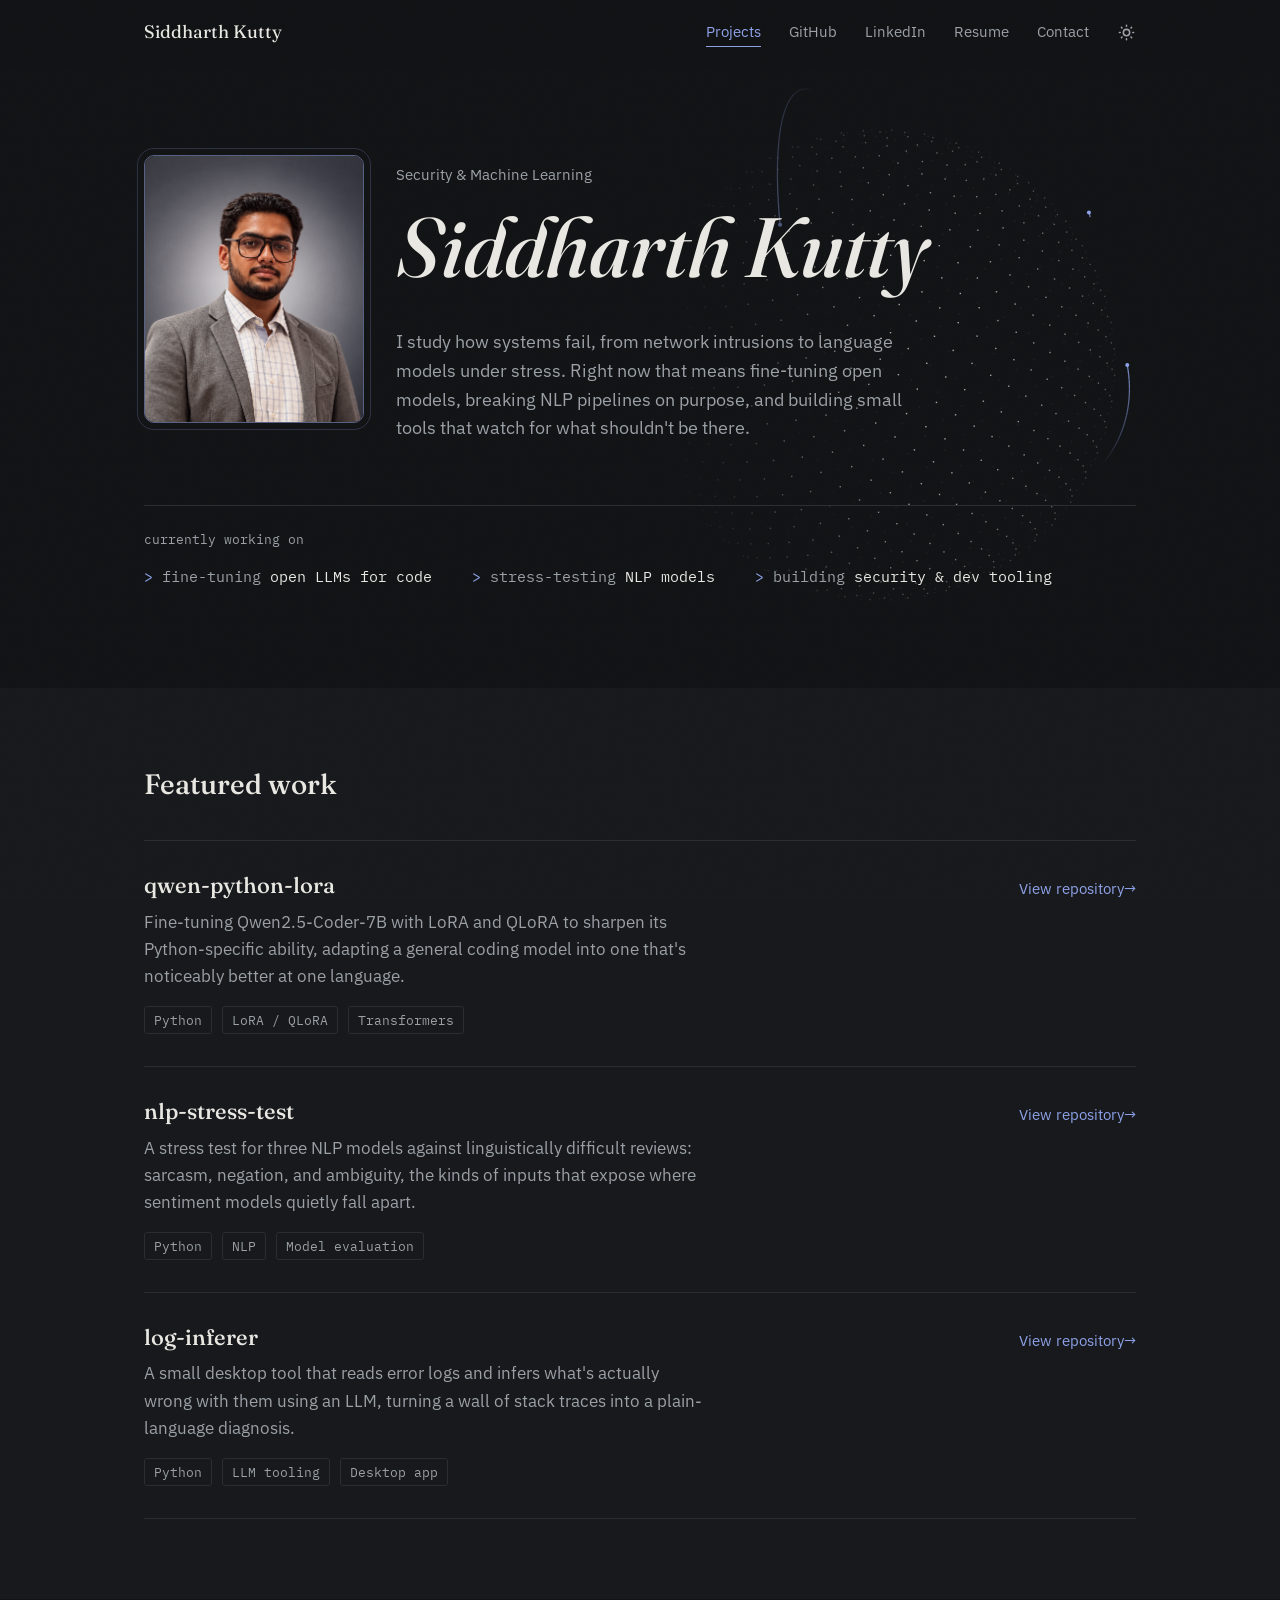
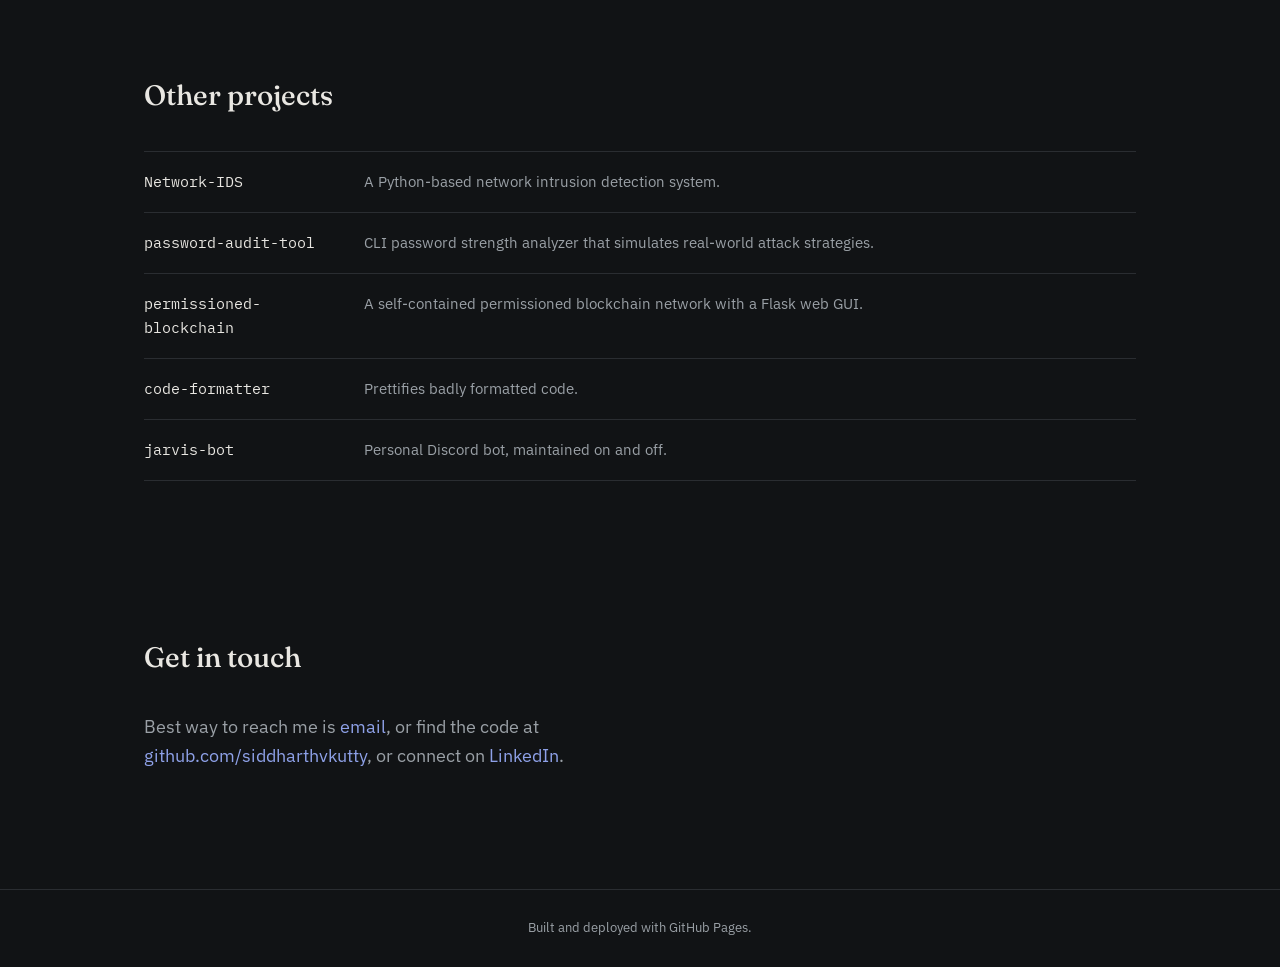
==== commit 1b83318a: "Add hero globe animation, dark default theme, sticky blurred nav, custom 404, and hero polish" ====
--- a/index.html
+++ b/index.html
@@ -12,11 +12,9 @@
 <link rel="stylesheet" href="styles.css">
 <script>
   (function () {
-    try {
-      if (localStorage.getItem('theme') === 'dark') {
-        document.documentElement.setAttribute('data-theme', 'dark');
-      }
-    } catch (e) {}
+    var t = 'dark';
+    try { t = localStorage.getItem('theme') || 'dark'; } catch (e) {}
+    document.documentElement.setAttribute('data-theme', t);
   })();
 </script>
 <script type="application/ld+json">
@@ -79,6 +77,7 @@
 <main>
 
   <section id="top" class="hero">
+    <canvas class="globe" aria-hidden="true"></canvas>
     <div class="hero-main">
       <div class="identity">
         <img src="pfp-ash.png" alt="Siddharth Kutty" class="avatar" width="220" height="268">
--- a/styles.css
+++ b/styles.css
@@ -26,6 +26,7 @@
 
 html {
   scroll-behavior: smooth;
+  scroll-padding-top: 72px;
 }
 
 @media (prefers-reduced-motion: reduce) {
@@ -96,6 +97,19 @@
   max-width: 1040px;
   margin: 0 auto;
   padding: 28px 24px 0;
+}
+
+@media (min-width: 721px) {
+  .site-nav {
+    position: sticky;
+    top: 0;
+    z-index: 50;
+    max-width: none;
+    padding: 18px max(24px, calc((100% - 1040px) / 2 + 24px));
+    background: color-mix(in srgb, var(--bg) 78%, transparent);
+    -webkit-backdrop-filter: blur(12px);
+    backdrop-filter: blur(12px);
+  }
 }
 
 .wordmark {
@@ -245,12 +259,26 @@
 /* ---------- Hero ---------- */
 
 .hero {
+  position: relative;
+  isolation: isolate;
   max-width: 1040px;
   margin: 0 auto;
   padding: 90px 24px 100px;
   display: flex;
   flex-direction: column;
   gap: 44px;
+}
+
+.globe {
+  position: absolute;
+  z-index: -1;
+  top: 20px;
+  right: 0;
+  width: 560px;
+  aspect-ratio: 1;
+  pointer-events: none;
+  -webkit-mask-image: linear-gradient(to right, transparent 10%, #000 55%);
+  mask-image: linear-gradient(to right, transparent 10%, #000 55%);
 }
 
 .identity {
@@ -264,7 +292,9 @@
   height: 268px;
   object-fit: cover;
   border-radius: 10px;
-  border: 1px solid var(--line);
+  border: 1px solid color-mix(in srgb, var(--accent) 45%, var(--line));
+  outline: 1px solid color-mix(in srgb, var(--accent) 22%, transparent);
+  outline-offset: 6px;
   flex-shrink: 0;
 }
 
@@ -283,7 +313,7 @@
 }
 
 .hero h1 {
-  font-size: clamp(40px, 6vw, 64px);
+  font-size: clamp(40px, 7.5vw, 84px);
   font-style: italic;
   line-height: 1.2;
   padding-bottom: 0.1em;
@@ -357,23 +387,13 @@
 .featured h2,
 .other-work h2,
 .contact h2 {
-  max-width: 1040px;
+  max-width: 992px;
   margin: 0 auto 40px;
   font-size: 28px;
 }
 
-.featured h2::before,
-.other-work h2::before,
-.contact h2::before {
-  content: '> ';
-  font-family: var(--font-mono);
-  font-style: normal;
-  font-weight: 400;
-  color: var(--accent);
-}
-
 .project-row {
-  max-width: 1040px;
+  max-width: 992px;
   margin: 0 auto;
   padding: 32px 0;
   border-top: 1px solid var(--line);
@@ -535,6 +555,12 @@
     gap: 32px;
   }
 
+  .globe {
+    top: 0;
+    width: 340px;
+    opacity: 0.5;
+  }
+
   .identity {
     flex-direction: column;
     align-items: flex-start;
@@ -564,3 +590,23 @@
     gap: 20px;
   }
 }
+
+/* ---------- 404 ---------- */
+
+.not-found {
+  max-width: 1040px;
+  margin: 0 auto;
+  padding: 120px 24px 160px;
+}
+
+.not-found h1 {
+  font-size: clamp(40px, 6vw, 64px);
+  font-style: italic;
+  margin-bottom: 18px;
+}
+
+.not-found p {
+  max-width: 46ch;
+  font-size: 18px;
+  color: var(--ink-soft);
+}
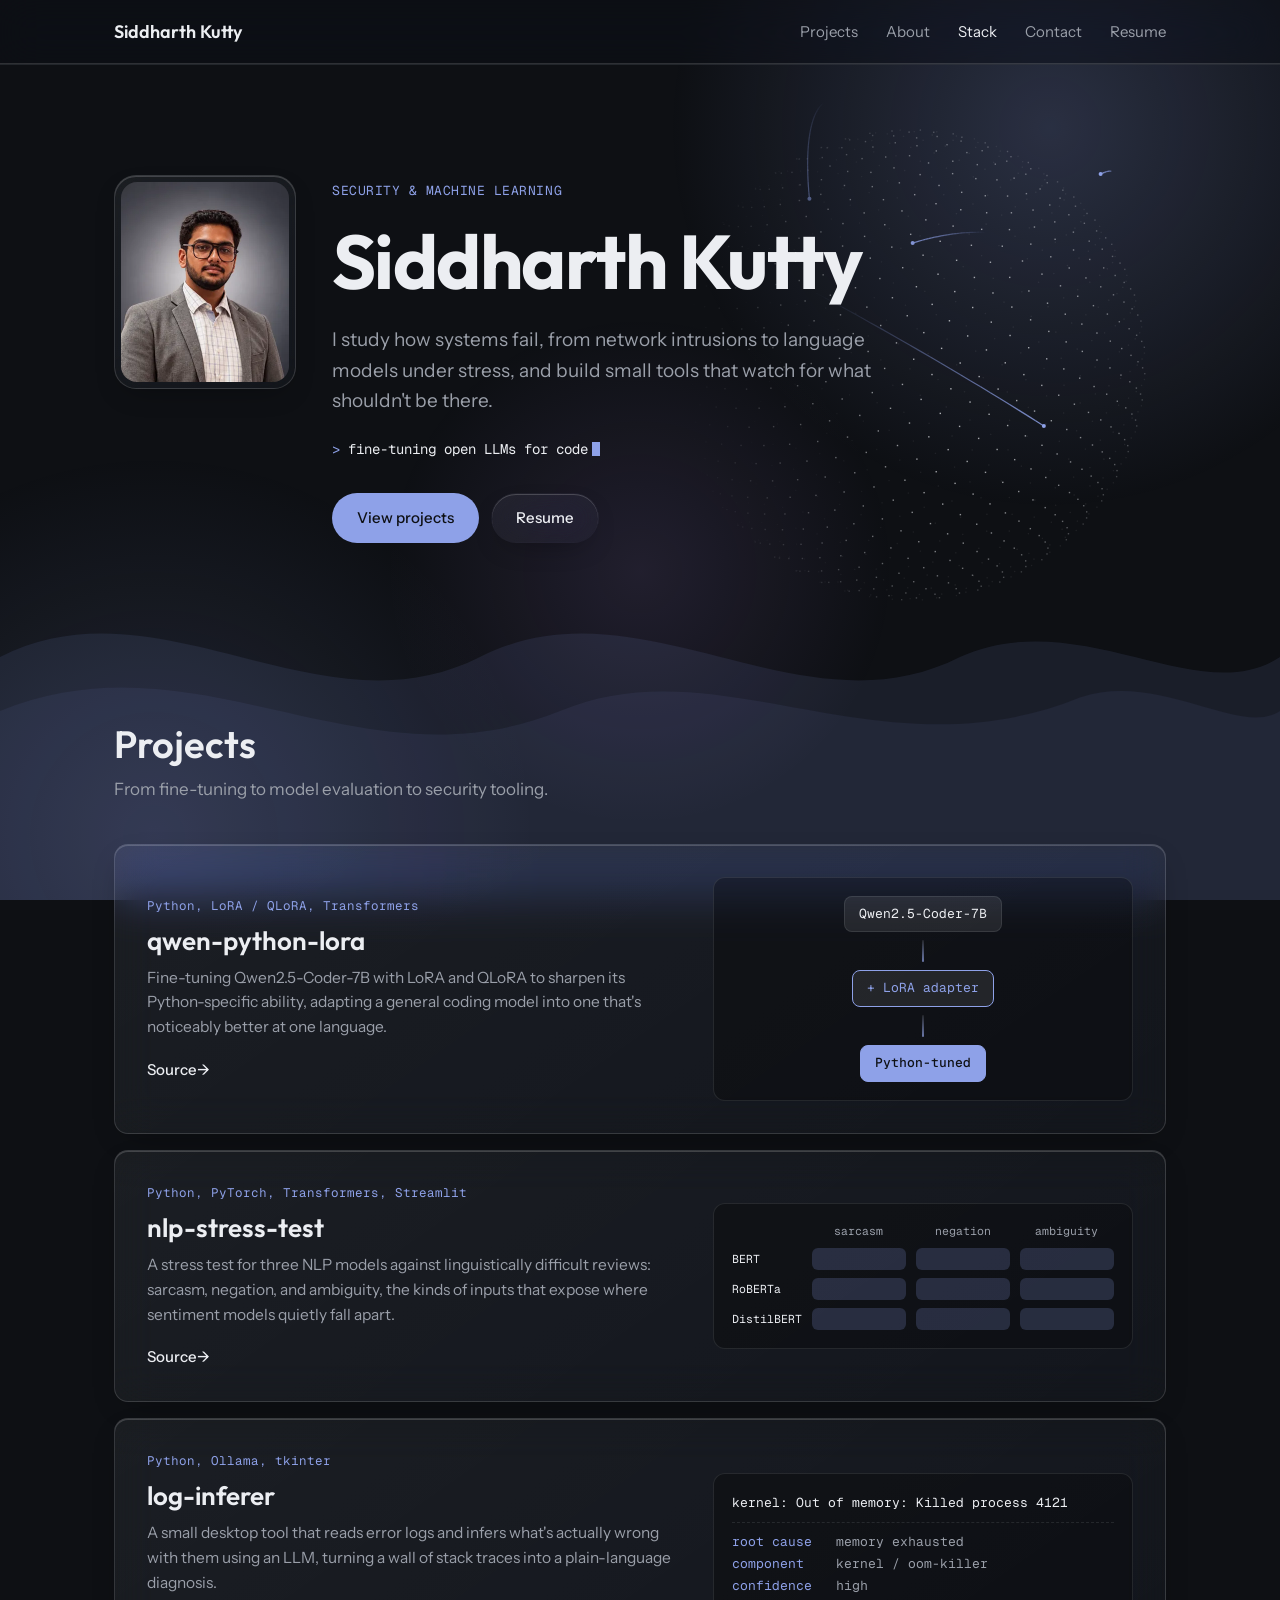
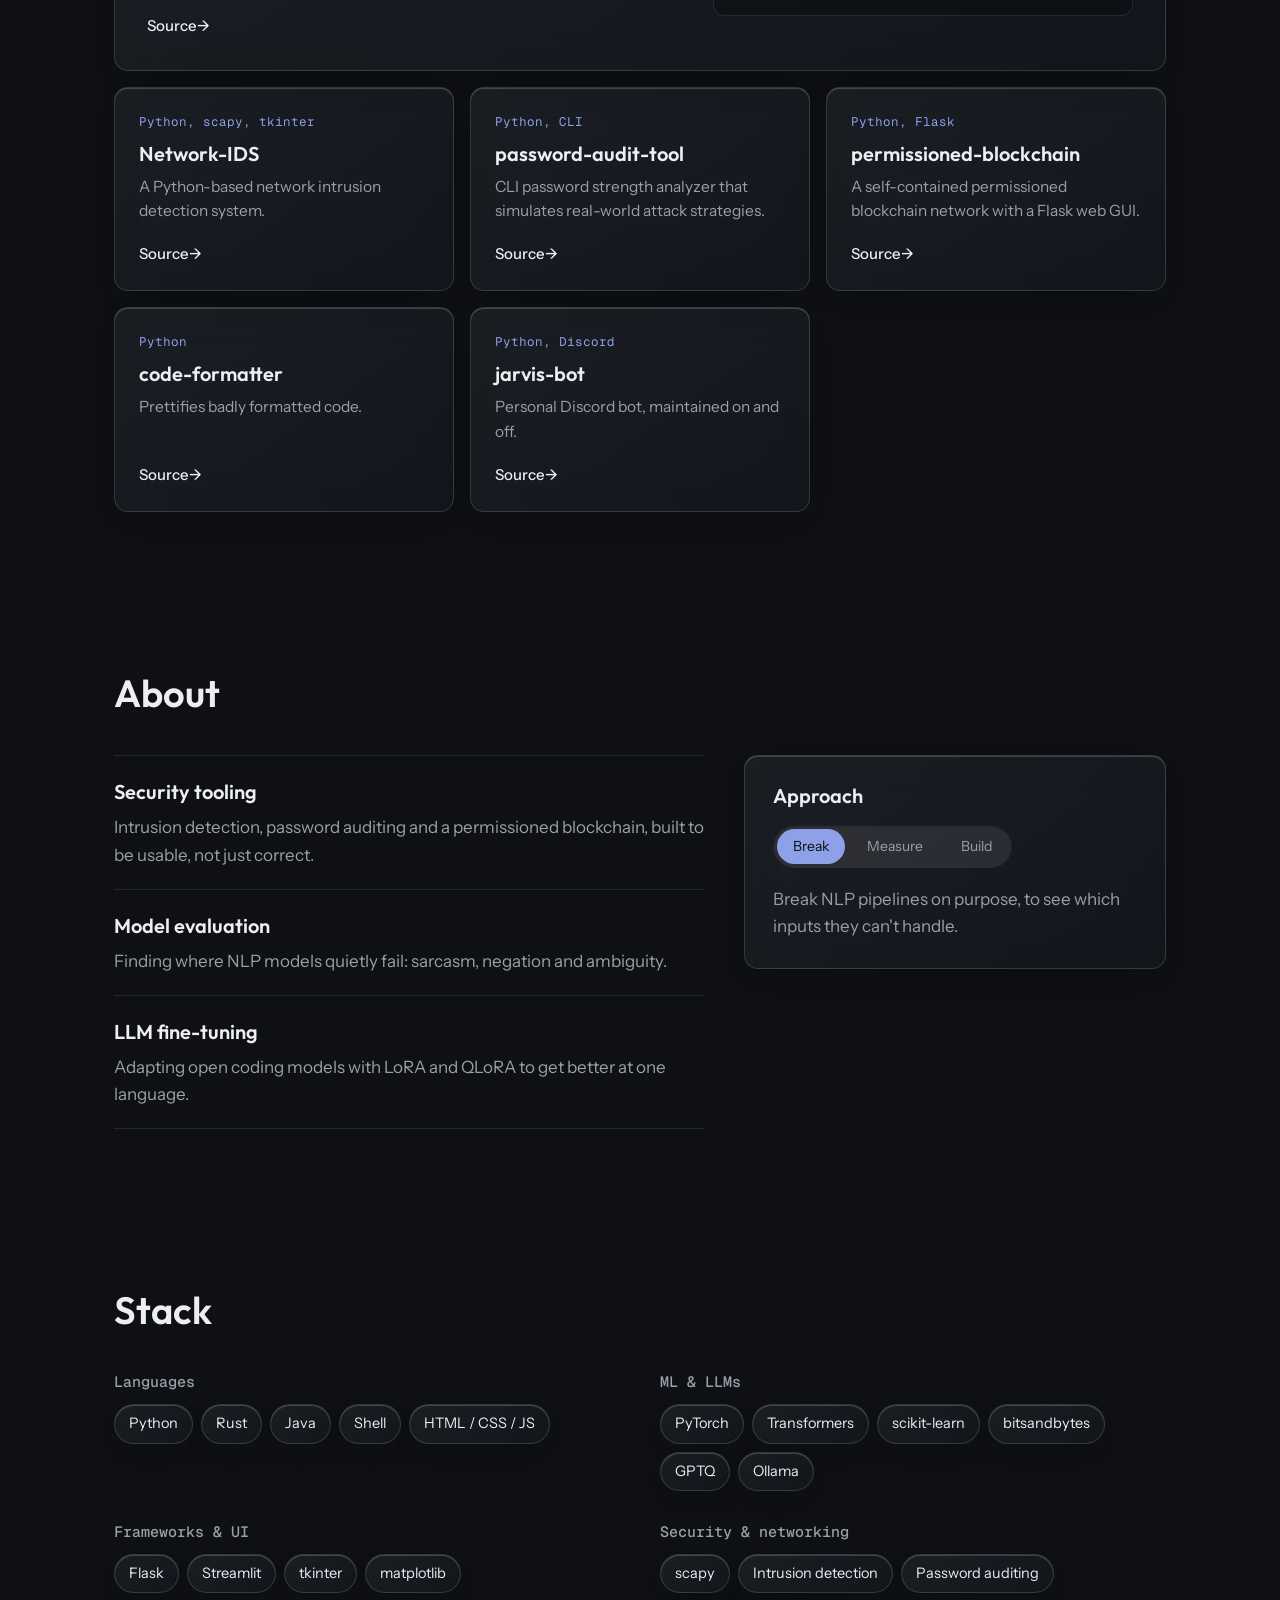
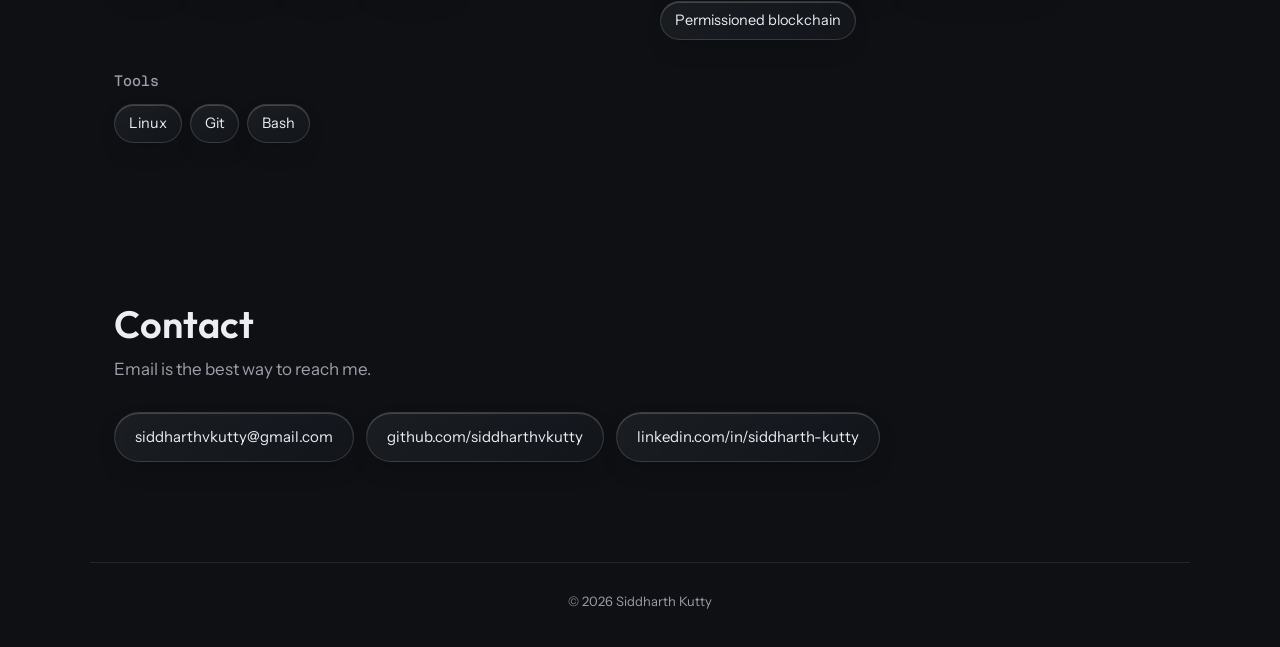
==== commit 4748018f: "Theme redo with frosted glass look" ====
--- a/index.html
+++ b/index.html
@@ -5,18 +5,23 @@
 <meta name="viewport" content="width=device-width, initial-scale=1.0">
 <title>Siddharth Kutty</title>
 <meta name="description" content="Siddharth Kutty, security and ML student. Network intrusion detection, adversarial NLP evaluation, LLM fine-tuning.">
+<link rel="canonical" href="https://siddharthvkutty.github.io/">
+<meta property="og:type" content="website">
+<meta property="og:url" content="https://siddharthvkutty.github.io/">
+<meta property="og:title" content="Siddharth Kutty">
+<meta property="og:description" content="Security and machine learning. Network intrusion detection, adversarial NLP evaluation, LLM fine-tuning.">
+<meta property="og:image" content="https://siddharthvkutty.github.io/og.png">
+<meta property="og:image:width" content="1200">
+<meta property="og:image:height" content="630">
+<meta name="twitter:card" content="summary_large_image">
+<meta name="twitter:title" content="Siddharth Kutty">
+<meta name="twitter:description" content="Security and machine learning. Network intrusion detection, adversarial NLP evaluation, LLM fine-tuning.">
+<meta name="twitter:image" content="https://siddharthvkutty.github.io/og.png">
 <link rel="icon" href="favicon.svg" type="image/svg+xml">
 <link rel="preconnect" href="https://fonts.googleapis.com">
 <link rel="preconnect" href="https://fonts.gstatic.com" crossorigin>
-<link href="https://fonts.googleapis.com/css2?family=Fraunces:ital,opsz,wght@0,9..144,400;0,9..144,500;0,9..144,600;1,9..144,500&family=IBM+Plex+Mono:wght@400;500&family=IBM+Plex+Sans:wght@400;500;600&display=swap" rel="stylesheet">
+<link href="https://fonts.googleapis.com/css2?family=Outfit:wght@400;500;600;700&family=Instrument+Sans:wght@400;500;600&family=Geist+Mono:wght@400;500&display=swap" rel="stylesheet">
 <link rel="stylesheet" href="styles.css">
-<script>
-  (function () {
-    var t = 'dark';
-    try { t = localStorage.getItem('theme') || 'dark'; } catch (e) {}
-    document.documentElement.setAttribute('data-theme', t);
-  })();
-</script>
 <script type="application/ld+json">
 {
   "@context": "https://schema.org",
@@ -34,174 +39,206 @@
 </head>
 <body>
 
-<header class="site-nav">
-  <a href="#top" class="wordmark">Siddharth Kutty</a>
-  <nav>
-    <a href="#work">Projects</a>
-    <span class="nav-preview">
-      <a href="https://github.com/siddharthvkutty" target="_blank" rel="noopener">GitHub</a>
-      <div class="preview-card" id="preview-github">
-        <img src="favicon.svg" alt="" class="preview-avatar" width="40" height="40">
-        <div class="preview-body">
-          <p class="preview-name">Siddharth Kutty</p>
-          <p class="preview-desc">GitHub profile</p>
-        </div>
-      </div>
-    </span>
-    <span class="nav-preview">
-      <a href="https://www.linkedin.com/in/siddharth-kutty-86a647397/" target="_blank" rel="noopener">LinkedIn</a>
-      <div class="preview-card">
-        <img src="favicon.svg" alt="" class="preview-avatar" width="40" height="40">
-        <div class="preview-body">
-          <p class="preview-name">Siddharth Kutty</p>
-          <p class="preview-desc">Security &amp; Machine Learning</p>
-        </div>
-      </div>
-    </span>
-    <a href="resume.pdf" target="_blank" rel="noopener">Resume</a>
-    <a href="#contact">Contact</a>
-    <button type="button" class="theme-toggle" aria-label="Switch to dark theme">
-      <svg class="icon-moon" xmlns="http://www.w3.org/2000/svg" width="24" height="24" viewBox="0 0 24 24" fill="none" stroke="currentColor" stroke-width="2" stroke-linecap="round" stroke-linejoin="round" aria-hidden="true">
-        <path stroke="none" d="M0 0h24v24H0z" fill="none" />
-        <path d="M12 3c.132 0 .263 0 .393 0a7.5 7.5 0 0 0 7.92 12.446a9 9 0 1 1 -8.313 -12.454l0 .008" />
-      </svg>
-      <svg class="icon-sun" xmlns="http://www.w3.org/2000/svg" width="24" height="24" viewBox="0 0 24 24" fill="none" stroke="currentColor" stroke-width="2" stroke-linecap="round" stroke-linejoin="round" aria-hidden="true">
-        <path stroke="none" d="M0 0h24v24H0z" fill="none" />
-        <path d="M8 12a4 4 0 1 0 8 0a4 4 0 1 0 -8 0" />
-        <path d="M3 12h1m8 -9v1m8 8h1m-9 8v1m-6.4 -15.4l.7 .7m12.1 -.7l-.7 .7m0 11.4l.7 .7m-12.1 -.7l-.7 .7" />
-      </svg>
-    </button>
-  </nav>
-</header>
-
-<main>
-
-  <section id="top" class="hero">
+<a class="skip-link" href="#top">Skip to content</a>
+
+<div class="bg-layer" aria-hidden="true">
+  <div class="bg-glow bg-glow-1"></div>
+  <div class="bg-glow bg-glow-2"></div>
+  <div class="bg-glow bg-glow-3"></div>
+  <svg class="bg-waves" viewBox="0 0 3200 300" preserveAspectRatio="none">
+    <defs>
+      <path id="waveA" d="M0,120 C200,60 400,180 600,120 C800,60 1000,180 1200,120 C1350,80 1500,160 1600,120 L1600,300 L0,300 Z"/>
+      <path id="waveB" d="M0,160 C250,100 450,220 700,160 C900,110 1100,210 1350,150 C1450,130 1550,180 1600,160 L1600,300 L0,300 Z"/>
+    </defs>
+    <g class="bg-wave bg-wave-1"><use href="#waveA"/><use href="#waveA" x="1600"/></g>
+    <g class="bg-wave bg-wave-2"><use href="#waveB"/><use href="#waveB" x="1600"/></g>
+  </svg>
+</div>
+
+<nav class="site-nav" aria-label="Primary">
+  <div class="nav-inner">
+    <a href="#top" class="wordmark">Siddharth Kutty</a>
+    <div class="nav-links">
+      <a href="#work">Projects</a>
+      <a href="#about">About</a>
+      <a href="#stack">Stack</a>
+      <a href="#contact">Contact</a>
+      <a href="resume.pdf" target="_blank" rel="noopener">Resume</a>
+    </div>
+  </div>
+</nav>
+
+<main id="top" tabindex="-1">
+
+  <section class="hero">
     <canvas class="globe" aria-hidden="true"></canvas>
-    <div class="hero-main">
-      <div class="identity">
-        <img src="pfp-ash.png" alt="Siddharth Kutty" class="avatar" width="220" height="268">
-        <div class="identity-text">
-          <p class="eyebrow-plain">Security &amp; Machine Learning</p>
-          <h1>Siddharth Kutty</h1>
-          <p class="hero-lede">
-            I study how systems fail, from network intrusions to language
-            models under stress. Right now that means fine-tuning open models,
-            breaking NLP pipelines on purpose, and building small tools that
-            watch for what shouldn't be there.
-          </p>
-        </div>
-      </div>
-    </div>
-    <aside class="hero-focus" aria-label="Current focus areas">
-      <p class="focus-label">currently working on</p>
-      <ul class="focus-list">
-        <li><span>fine-tuning</span> open LLMs for code</li>
-        <li><span>stress-testing</span> NLP models</li>
-        <li><span>building</span> security &amp; dev tooling</li>
-      </ul>
-    </aside>
-  </section>
-
-
-  <section id="work" class="featured">
-    <h2>Featured work</h2>
-
-    <article class="project-row">
-      <div class="project-main">
-        <h3>qwen-python-lora</h3>
-        <p>Fine-tuning Qwen2.5-Coder-7B with LoRA and QLoRA to sharpen its
-          Python-specific ability, adapting a general coding model into
-          one that's noticeably better at one language.</p>
-        <ul class="tags">
-          <li>Python</li>
-          <li>LoRA / QLoRA</li>
-          <li>Transformers</li>
-        </ul>
-      </div>
-      <div class="project-side">
-        <a class="repo-link" href="https://github.com/siddharthvkutty/qwen-python-lora" target="_blank" rel="noopener">View repository</a>
-      </div>
-    </article>
-
-    <article class="project-row">
-      <div class="project-main">
-        <h3>nlp-stress-test</h3>
-        <p>A stress test for three NLP models against linguistically
-          difficult reviews: sarcasm, negation, and ambiguity, the kinds
-          of inputs that expose where sentiment models quietly fall apart.</p>
-        <ul class="tags">
-          <li>Python</li>
-          <li>NLP</li>
-          <li>Model evaluation</li>
-        </ul>
-      </div>
-      <div class="project-side">
-        <a class="repo-link" href="https://github.com/siddharthvkutty/nlp-stress-test" target="_blank" rel="noopener">View repository</a>
-      </div>
-    </article>
-
-    <article class="project-row">
-      <div class="project-main">
-        <h3>log-inferer</h3>
-        <p>A small desktop tool that reads error logs and infers what's
-          actually wrong with them using an LLM, turning a wall of
-          stack traces into a plain-language diagnosis.</p>
-        <ul class="tags">
-          <li>Python</li>
-          <li>LLM tooling</li>
-          <li>Desktop app</li>
-        </ul>
-      </div>
-      <div class="project-side">
-        <a class="repo-link" href="https://github.com/siddharthvkutty/log-inferer" target="_blank" rel="noopener">View repository</a>
-      </div>
-    </article>
-  </section>
-
-  <section class="other-work">
-    <h2>Other projects</h2>
-    <ul class="index-list">
-      <li>
-        <a href="https://github.com/siddharthvkutty/Network-IDS" target="_blank" rel="noopener">Network-IDS</a>
-        <span>A Python-based network intrusion detection system.</span>
-      </li>
-      <li>
-        <a href="https://github.com/siddharthvkutty/password-audit-tool" target="_blank" rel="noopener">password-audit-tool</a>
-        <span>CLI password strength analyzer that simulates real-world attack strategies.</span>
-      </li>
-      <li>
-        <a href="https://github.com/siddharthvkutty/permissioned-blockchain" target="_blank" rel="noopener">permissioned-blockchain</a>
-        <span>A self-contained permissioned blockchain network with a Flask web GUI.</span>
-      </li>
-      <li>
-        <a href="https://github.com/siddharthvkutty/code-formatter" target="_blank" rel="noopener">code-formatter</a>
-        <span>Prettifies badly formatted code.</span>
-      </li>
-      <li>
-        <a href="https://github.com/siddharthvkutty/jarvis-bot" target="_blank" rel="noopener">jarvis-bot</a>
-        <span>Personal Discord bot, maintained on and off.</span>
-      </li>
-    </ul>
-  </section>
-
-  <section id="contact" class="contact">
-    <h2>Get in touch</h2>
-    <p>
-      Best way to reach me is
-      <a href="mailto:siddharthvkutty@gmail.com">email</a>,
-      or find the code at
-      <a href="https://github.com/siddharthvkutty" target="_blank" rel="noopener">github.com/siddharthvkutty</a>,
-      or connect on
-      <a href="https://www.linkedin.com/in/siddharth-kutty-86a647397/" target="_blank" rel="noopener">LinkedIn</a>.
-    </p>
+    <div class="identity">
+      <div class="avatar-frame">
+        <img class="avatar" src="pfp-ash.webp" alt="Siddharth Kutty" width="168" height="200">
+      </div>
+      <div class="hero-text">
+        <p class="eyebrow mono">Security &amp; Machine Learning</p>
+        <h1>Siddharth Kutty</h1>
+        <p class="hero-sub">I study how systems fail, from network intrusions to language models under stress, and build small tools that watch for what shouldn't be there.</p>
+        <p class="status mono"><span>fine-tuning open LLMs for code</span><span class="status-cursor" aria-hidden="true"></span></p>
+        <div class="hero-cta">
+          <a class="btn btn-primary" href="#work">View projects</a>
+          <a class="btn btn-ghost" href="resume.pdf" target="_blank" rel="noopener">Resume</a>
+        </div>
+      </div>
+    </div>
+  </section>
+
+  <section class="section" id="work">
+    <h2>Projects</h2>
+    <p class="section-sub">From fine-tuning to model evaluation to security tooling.</p>
+
+    <div class="bento">
+      <article class="tile tile-lg">
+        <div class="tile-body">
+          <span class="tile-stack mono">Python, LoRA / QLoRA, Transformers</span>
+          <h3>qwen-python-lora</h3>
+          <p>Fine-tuning Qwen2.5-Coder-7B with LoRA and QLoRA to sharpen its Python-specific ability, adapting a general coding model into one that's noticeably better at one language.</p>
+          <a class="tile-link" href="https://github.com/siddharthvkutty/qwen-python-lora" target="_blank" rel="noopener">Source<span aria-hidden="true"> &rarr;</span></a>
+        </div>
+        <div class="viz viz-flow" aria-hidden="true">
+          <span class="node">Qwen2.5-Coder-7B</span>
+          <span class="flow-line"></span>
+          <span class="node node-accent">+ LoRA adapter</span>
+          <span class="flow-line"></span>
+          <span class="node node-out">Python-tuned</span>
+        </div>
+      </article>
+
+      <article class="tile tile-lg">
+        <div class="tile-body">
+          <span class="tile-stack mono">Python, PyTorch, Transformers, Streamlit</span>
+          <h3>nlp-stress-test</h3>
+          <p>A stress test for three NLP models against linguistically difficult reviews: sarcasm, negation, and ambiguity, the kinds of inputs that expose where sentiment models quietly fall apart.</p>
+          <a class="tile-link" href="https://github.com/siddharthvkutty/nlp-stress-test" target="_blank" rel="noopener">Source<span aria-hidden="true"> &rarr;</span></a>
+        </div>
+        <div class="viz viz-grid" aria-hidden="true">
+          <span></span><span>sarcasm</span><span>negation</span><span>ambiguity</span>
+          <span class="row">BERT</span><i style="--i:0"></i><i style="--i:1"></i><i style="--i:2"></i>
+          <span class="row">RoBERTa</span><i style="--i:3"></i><i style="--i:4"></i><i style="--i:5"></i>
+          <span class="row">DistilBERT</span><i style="--i:6"></i><i style="--i:7"></i><i style="--i:8"></i>
+        </div>
+      </article>
+
+      <article class="tile tile-lg">
+        <div class="tile-body">
+          <span class="tile-stack mono">Python, Ollama, tkinter</span>
+          <h3>log-inferer</h3>
+          <p>A small desktop tool that reads error logs and infers what's actually wrong with them using an LLM, turning a wall of stack traces into a plain-language diagnosis.</p>
+          <a class="tile-link" href="https://github.com/siddharthvkutty/log-inferer" target="_blank" rel="noopener">Source<span aria-hidden="true"> &rarr;</span></a>
+        </div>
+        <div class="viz viz-term" aria-hidden="true">
+          <p class="log">kernel: Out of memory: Killed process 4121</p>
+          <hr>
+          <p><span class="k">root cause</span>memory exhausted</p>
+          <p><span class="k">component</span>kernel / oom-killer</p>
+          <p><span class="k">confidence</span>high</p>
+        </div>
+      </article>
+
+      <article class="tile">
+        <span class="tile-stack mono">Python, scapy, tkinter</span>
+        <h3>Network-IDS</h3>
+        <p>A Python-based network intrusion detection system.</p>
+        <a class="tile-link" href="https://github.com/siddharthvkutty/Network-IDS" target="_blank" rel="noopener">Source<span aria-hidden="true"> &rarr;</span></a>
+      </article>
+
+      <article class="tile">
+        <span class="tile-stack mono">Python, CLI</span>
+        <h3>password-audit-tool</h3>
+        <p>CLI password strength analyzer that simulates real-world attack strategies.</p>
+        <a class="tile-link" href="https://github.com/siddharthvkutty/password-audit-tool" target="_blank" rel="noopener">Source<span aria-hidden="true"> &rarr;</span></a>
+      </article>
+
+      <article class="tile">
+        <span class="tile-stack mono">Python, Flask</span>
+        <h3>permissioned-blockchain</h3>
+        <p>A self-contained permissioned blockchain network with a Flask web GUI.</p>
+        <a class="tile-link" href="https://github.com/siddharthvkutty/permissioned-blockchain" target="_blank" rel="noopener">Source<span aria-hidden="true"> &rarr;</span></a>
+      </article>
+
+      <article class="tile">
+        <span class="tile-stack mono">Python</span>
+        <h3>code-formatter</h3>
+        <p>Prettifies badly formatted code.</p>
+        <a class="tile-link" href="https://github.com/siddharthvkutty/code-formatter" target="_blank" rel="noopener">Source<span aria-hidden="true"> &rarr;</span></a>
+      </article>
+
+      <article class="tile">
+        <span class="tile-stack mono">Python, Discord</span>
+        <h3>jarvis-bot</h3>
+        <p>Personal Discord bot, maintained on and off.</p>
+        <a class="tile-link" href="https://github.com/siddharthvkutty/jarvis-bot" target="_blank" rel="noopener">Source<span aria-hidden="true"> &rarr;</span></a>
+      </article>
+    </div>
+  </section>
+
+  <section class="section" id="about">
+    <h2>About</h2>
+    <div class="about-grid">
+      <dl class="about-rows">
+        <div><dt>Security tooling</dt><dd>Intrusion detection, password auditing and a permissioned blockchain, built to be usable, not just correct.</dd></div>
+        <div><dt>Model evaluation</dt><dd>Finding where NLP models quietly fail: sarcasm, negation and ambiguity.</dd></div>
+        <div><dt>LLM fine-tuning</dt><dd>Adapting open coding models with LoRA and QLoRA to get better at one language.</dd></div>
+      </dl>
+      <div class="about-card">
+        <h3>Approach</h3>
+        <div class="tab-row" role="tablist">
+          <button class="tab-btn active" role="tab" id="tab-break" aria-controls="panel-break" aria-selected="true" data-tab="break">Break</button>
+          <button class="tab-btn" role="tab" id="tab-measure" aria-controls="panel-measure" aria-selected="false" tabindex="-1" data-tab="measure">Measure</button>
+          <button class="tab-btn" role="tab" id="tab-build" aria-controls="panel-build" aria-selected="false" tabindex="-1" data-tab="build">Build</button>
+        </div>
+        <p class="tab-panel active" role="tabpanel" id="panel-break" aria-labelledby="tab-break">Break NLP pipelines on purpose, to see which inputs they can't handle.</p>
+        <p class="tab-panel" role="tabpanel" id="panel-measure" aria-labelledby="tab-measure" hidden>Put a number on the failure instead of guessing at it.</p>
+        <p class="tab-panel" role="tabpanel" id="panel-build" aria-labelledby="tab-build" hidden>Build small tools that watch for what shouldn't be there.</p>
+      </div>
+    </div>
+  </section>
+
+  <section class="section" id="stack">
+    <h2>Stack</h2>
+    <div class="tech-groups">
+      <div class="tech-group">
+        <h3>Languages</h3>
+        <ul class="chips"><li>Python</li><li>Rust</li><li>Java</li><li>Shell</li><li>HTML / CSS / JS</li></ul>
+      </div>
+      <div class="tech-group">
+        <h3>ML &amp; LLMs</h3>
+        <ul class="chips"><li>PyTorch</li><li>Transformers</li><li>scikit-learn</li><li>bitsandbytes</li><li>GPTQ</li><li>Ollama</li></ul>
+      </div>
+      <div class="tech-group">
+        <h3>Frameworks &amp; UI</h3>
+        <ul class="chips"><li>Flask</li><li>Streamlit</li><li>tkinter</li><li>matplotlib</li></ul>
+      </div>
+      <div class="tech-group">
+        <h3>Security &amp; networking</h3>
+        <ul class="chips"><li>scapy</li><li>Intrusion detection</li><li>Password auditing</li><li>Permissioned blockchain</li></ul>
+      </div>
+      <div class="tech-group">
+        <h3>Tools</h3>
+        <ul class="chips"><li>Linux</li><li>Git</li><li>Bash</li></ul>
+      </div>
+    </div>
+  </section>
+
+  <section class="section section-sm" id="contact">
+    <h2>Contact</h2>
+    <p class="contact-lead">Email is the best way to reach me.</p>
+    <div class="contact-row">
+      <a class="contact-link" href="mailto:siddharthvkutty@gmail.com">siddharthvkutty@gmail.com</a>
+      <a class="contact-link" href="https://github.com/siddharthvkutty" target="_blank" rel="noopener">github.com/siddharthvkutty</a>
+      <a class="contact-link" href="https://www.linkedin.com/in/siddharth-kutty-86a647397/" target="_blank" rel="noopener">linkedin.com/in/siddharth-kutty</a>
+    </div>
   </section>
 
 </main>
 
-<footer class="site-footer">
-  <p>Built and deployed with GitHub Pages.</p>
-</footer>
+<footer>&copy; <span id="year"></span> Siddharth Kutty</footer>
 
 <script src="script.js"></script>
 </body>
--- a/styles.css
+++ b/styles.css
@@ -1,33 +1,27 @@
 :root {
-  --bg: #ffffff;
-  --bg-alt: #f1f3ef;
-  --ink: #14171a;
-  --ink-soft: #4b5157;
-  --accent: #33449e;
-  --line: #dadfda;
-
-  --font-display: 'Fraunces', serif;
-  --font-sans: 'IBM Plex Sans', -apple-system, sans-serif;
-  --font-mono: 'IBM Plex Mono', monospace;
-
-  --ease: cubic-bezier(0.16, 1, 0.3, 1);
-}
-
-:root[data-theme="dark"] {
-  --bg: #111315;
-  --bg-alt: #17191c;
-  --ink: #e9e7e2;
-  --ink-soft: #9aa0a6;
+  --bg: #0e1014;
+  --surface-2: rgba(236, 238, 242, 0.09);
+  --ink: #eceef2;
+  --muted: #9a9fa9;
   --accent: #8ea1e8;
-  --line: #2a2d31;
+  --accent-ink: #0e1014;
+  --rule: rgba(236, 238, 242, 0.1);
+  --nav-bg: rgba(14, 16, 20, 0.55);
+  --glow-alt: #b28cf0;
+  --glass: rgba(255, 255, 255, 0.06);
+  --glass-edge: rgba(255, 255, 255, 0.14);
+  --glass-hi: rgba(255, 255, 255, 0.18);
+  --glass-shadow: rgba(0, 0, 0, 0.45);
+  --radius: 14px;
+  --font-display: 'Outfit', -apple-system, 'Segoe UI', sans-serif;
+  --font-body: 'Instrument Sans', -apple-system, 'Segoe UI', sans-serif;
+  --font-mono: 'Geist Mono', ui-monospace, Consolas, monospace;
+  color-scheme: dark;
 }
 
 * { box-sizing: border-box; }
 
-html {
-  scroll-behavior: smooth;
-  scroll-padding-top: 72px;
-}
+html { scroll-behavior: smooth; scroll-padding-top: 88px; }
 
 @media (prefers-reduced-motion: reduce) {
   html { scroll-behavior: auto; }
@@ -38,575 +32,227 @@
   margin: 0;
   background: var(--bg);
   color: var(--ink);
-  font-family: var(--font-sans);
+  font-family: var(--font-body);
   font-size: 17px;
   line-height: 1.6;
-  -webkit-font-smoothing: antialiased;
-  transition: background-color 0.2s var(--ease), color 0.2s var(--ease);
-}
-
-/* Fixed, non-scrolling grain layer, sits above all content, never on a scrolling element */
-body::after {
-  content: '';
-  position: fixed;
-  inset: 0;
-  z-index: 999;
-  pointer-events: none;
-  opacity: 0.035;
-  mix-blend-mode: overlay;
-  background-image: url("data:image/svg+xml,%3Csvg xmlns='http://www.w3.org/2000/svg' width='160' height='160'%3E%3Cfilter id='n'%3E%3CfeTurbulence type='fractalNoise' baseFrequency='0.8' numOctaves='2' stitchTiles='stitch'/%3E%3C/filter%3E%3Crect width='100%25' height='100%25' filter='url(%23n)'/%3E%3C/svg%3E");
-}
-
-::selection {
-  background: var(--accent);
-  color: var(--bg);
-}
-
-a {
-  color: var(--accent);
-  text-decoration: none;
-  border-bottom: 1px solid transparent;
-  transition: border-color 0.2s var(--ease);
-}
-
-a:hover,
-a:focus-visible {
-  border-color: var(--accent);
-}
-
-a:focus-visible,
-button:focus-visible {
-  outline: 2px solid var(--accent);
-  outline-offset: 3px;
-}
-
-h1, h2, h3 {
-  font-family: var(--font-display);
-  font-weight: 500;
-  line-height: 1.15;
-  margin: 0;
-  color: var(--ink);
-}
+}
+
+h1, h2, h3 { font-family: var(--font-display); font-weight: 600; margin: 0; line-height: 1.15; }
+.mono { font-family: var(--font-mono); }
+a { color: var(--ink); text-decoration: none; }
+::selection { background: var(--accent); color: var(--accent-ink); }
+
+a:focus-visible, button:focus-visible { outline: 2px solid var(--accent); outline-offset: 3px; }
+
+.skip-link {
+  position: absolute; left: 16px; top: -60px; z-index: 100;
+  background: var(--accent); color: var(--accent-ink); padding: 8px 14px; border-radius: 8px;
+}
+.skip-link:focus { top: 12px; }
+
+/* Fixed background: drifting accent glows + slow waves. Glass surfaces blur this. */
+.bg-layer { position: fixed; inset: 0; z-index: -1; pointer-events: none; overflow: hidden; }
+.bg-glow {
+  position: absolute; width: 60vw; height: 60vw; border-radius: 50%;
+  background: radial-gradient(circle, var(--glow, var(--accent)) 0%, transparent 70%);
+  opacity: var(--glow-o, 0.22); animation: drift 24s ease-in-out infinite alternate;
+}
+.bg-glow-1 { top: -20vw; right: -12vw; }
+.bg-glow-2 { bottom: -25vw; left: -18vw; --glow-o: 0.16; animation-duration: 30s; animation-direction: alternate-reverse; }
+.bg-glow-3 { top: 35vh; left: 30vw; width: 40vw; height: 40vw; --glow: var(--glow-alt); --glow-o: 0.12; animation-duration: 36s; }
+@keyframes drift {
+  0%   { transform: translate(0, 0) scale(1); }
+  50%  { transform: translate(-4vw, 5vw) scale(1.12); }
+  100% { transform: translate(3vw, -3vw) scale(0.96); }
+}
+.bg-waves { position: absolute; left: 0; bottom: 0; width: 200%; height: 45vh; min-height: 240px; }
+.bg-wave { fill: var(--accent); }
+.bg-wave-1 { opacity: 0.1; animation: wave-drift 28s linear infinite; }
+.bg-wave-2 { opacity: 0.07; animation: wave-drift 42s linear infinite reverse; }
+@keyframes wave-drift { to { transform: translateX(-50%); } }
+
+main, footer, .nav-inner { max-width: 1100px; margin: 0 auto; padding-left: 24px; padding-right: 24px; }
+main:focus { outline: none; }
+
+/* ---------- Frosted glass ---------- */
+
+.tile, .about-card, .chips li, .contact-link, .btn-ghost, .avatar-frame {
+  background: linear-gradient(145deg, var(--glass), color-mix(in srgb, var(--glass) 45%, transparent));
+  border: 1px solid var(--glass-edge);
+  -webkit-backdrop-filter: blur(20px) saturate(170%);
+  backdrop-filter: blur(20px) saturate(170%);
+  box-shadow: inset 0 1px 0 var(--glass-hi), 0 10px 30px -14px var(--glass-shadow);
+}
+
+/* Cursor-follow shine on big glass panels (--mx/--my set in script.js). */
+.tile, .about-card { position: relative; }
+.tile::after, .about-card::after {
+  content: ''; position: absolute; inset: 0; border-radius: inherit; pointer-events: none;
+  opacity: 0; transition: opacity 0.3s;
+  background: radial-gradient(280px circle at var(--mx, 50%) var(--my, 50%), rgba(255, 255, 255, 0.13), transparent 65%);
+}
+.tile:hover::after, .about-card:hover::after { opacity: 1; }
 
 /* ---------- Nav ---------- */
 
 .site-nav {
-  display: flex;
-  align-items: center;
-  justify-content: space-between;
-  max-width: 1040px;
-  margin: 0 auto;
-  padding: 28px 24px 0;
-}
-
-@media (min-width: 721px) {
-  .site-nav {
-    position: sticky;
-    top: 0;
-    z-index: 50;
-    max-width: none;
-    padding: 18px max(24px, calc((100% - 1040px) / 2 + 24px));
-    background: color-mix(in srgb, var(--bg) 78%, transparent);
-    -webkit-backdrop-filter: blur(12px);
-    backdrop-filter: blur(12px);
-  }
-}
-
-.wordmark {
-  font-family: var(--font-display);
-  font-size: 18px;
-  color: var(--ink);
-  border-bottom: none;
-}
-
-.site-nav nav {
-  display: flex;
-  flex-wrap: wrap;
-  align-items: center;
-  gap: 16px 28px;
-}
-
-.site-nav nav a {
-  position: relative;
-  color: var(--ink-soft);
-  font-size: 15px;
-  border-bottom: none;
-}
-
-.site-nav nav a::after {
-  content: '';
-  position: absolute;
-  left: 0;
-  bottom: -3px;
-  width: 100%;
-  height: 1px;
-  background: var(--accent);
-  transform: scaleX(0);
-  transform-origin: left;
-  transition: transform 0.25s var(--ease);
-}
-
-.site-nav nav a:hover::after,
-.site-nav nav a:focus-visible::after,
-.site-nav nav a.active::after {
-  transform: scaleX(1);
-}
-
-.site-nav nav a.active {
-  color: var(--accent);
-}
-
-.nav-preview {
-  position: relative;
-  display: inline-flex;
-}
-
-.preview-card {
-  position: absolute;
-  top: calc(100% + 14px);
-  left: 50%;
-  transform: translateX(-50%) translateY(-6px);
-  width: 240px;
-  padding: 14px;
-  display: flex;
-  align-items: flex-start;
-  gap: 12px;
-  background: var(--bg-alt);
-  border: 1px solid var(--line);
-  border-radius: 8px;
-  box-shadow: 0 14px 28px color-mix(in srgb, var(--ink) 16%, transparent);
-  opacity: 0;
-  visibility: hidden;
-  pointer-events: none;
-  transition: opacity 0.2s var(--ease), transform 0.2s var(--ease);
-  z-index: 20;
-}
-
-.nav-preview:hover .preview-card,
-.nav-preview:focus-within .preview-card {
-  opacity: 1;
-  visibility: visible;
-  transform: translateX(-50%) translateY(0);
-  pointer-events: auto;
-}
-
-.preview-avatar {
-  width: 40px;
-  height: 40px;
-  border-radius: 50%;
-  object-fit: cover;
-  flex-shrink: 0;
-}
-
-.preview-name {
-  margin: 0 0 2px;
-  font-family: var(--font-sans);
-  font-size: 14px;
-  font-weight: 600;
-  color: var(--ink);
-}
-
-.preview-desc {
-  margin: 0;
-  font-size: 13px;
-  line-height: 1.4;
-  color: var(--ink-soft);
-}
-
-.theme-toggle {
-  position: relative;
-  width: 19px;
-  height: 19px;
-  color: var(--ink-soft);
-  background: none;
-  border: none;
-  padding: 0;
-  cursor: pointer;
-  transition: color 0.2s var(--ease);
-}
-
-.theme-toggle:hover,
-.theme-toggle:focus-visible {
-  color: var(--accent);
-}
-
-.theme-toggle svg {
-  position: absolute;
-  top: 0;
-  left: 0;
-  width: 19px;
-  height: 19px;
-  opacity: 0;
-  transform: rotate(-90deg) scale(0.5);
-  transition: opacity 0.25s var(--ease), transform 0.25s var(--ease);
-}
-
-.theme-toggle .icon-moon {
-  opacity: 1;
-  transform: rotate(0deg) scale(1);
-}
-
-:root[data-theme="dark"] .theme-toggle .icon-moon {
-  opacity: 0;
-  transform: rotate(90deg) scale(0.5);
-}
-
-:root[data-theme="dark"] .theme-toggle .icon-sun {
-  opacity: 1;
-  transform: rotate(0deg) scale(1);
-}
+  position: sticky; top: 0; z-index: 50;
+  background: var(--nav-bg);
+  -webkit-backdrop-filter: blur(20px) saturate(170%);
+  backdrop-filter: blur(20px) saturate(170%);
+  border-bottom: 1px solid var(--rule);
+  box-shadow: inset 0 -1px 0 var(--glass-edge);
+}
+.nav-inner { display: flex; align-items: center; justify-content: space-between; height: 64px; }
+.wordmark { font-family: var(--font-display); font-weight: 600; font-size: 18px; }
+.nav-links { display: flex; align-items: center; gap: 28px; }
+.nav-links a { color: var(--muted); font-size: 15px; transition: color 0.2s; }
+.nav-links a:hover, .nav-links a.active { color: var(--ink); }
 
 /* ---------- Hero ---------- */
 
-.hero {
-  position: relative;
-  isolation: isolate;
-  max-width: 1040px;
-  margin: 0 auto;
-  padding: 90px 24px 100px;
-  display: flex;
-  flex-direction: column;
-  gap: 44px;
-}
-
+.hero { position: relative; isolation: isolate; padding: 110px 24px 100px; margin: 0 -24px; }
 .globe {
-  position: absolute;
-  z-index: -1;
-  top: 20px;
-  right: 0;
-  width: 560px;
-  aspect-ratio: 1;
-  pointer-events: none;
+  position: absolute; z-index: -1; top: 20px; right: 0; width: 560px; aspect-ratio: 1; pointer-events: none;
   -webkit-mask-image: linear-gradient(to right, transparent 10%, #000 55%);
   mask-image: linear-gradient(to right, transparent 10%, #000 55%);
 }
-
-.identity {
-  display: flex;
-  align-items: stretch;
-  gap: 32px;
-}
-
-.avatar {
-  width: 220px;
-  height: 268px;
-  object-fit: cover;
-  border-radius: 10px;
-  border: 1px solid color-mix(in srgb, var(--accent) 45%, var(--line));
-  outline: 1px solid color-mix(in srgb, var(--accent) 22%, transparent);
-  outline-offset: 6px;
-  flex-shrink: 0;
-}
-
-.identity-text {
-  display: flex;
-  flex-direction: column;
-  justify-content: flex-start;
-  padding-top: 8px;
-  min-width: 0;
-}
-
-.eyebrow-plain {
-  font-size: 15px;
-  color: var(--ink-soft);
-  margin: 0 0 10px;
-}
-
-.hero h1 {
-  font-size: clamp(40px, 7.5vw, 84px);
-  font-style: italic;
-  line-height: 1.2;
-  padding-bottom: 0.1em;
-  opacity: 0;
-  transform: translateY(8px);
-  animation: rise 0.7s var(--ease) 0.1s forwards;
-}
-
-.hero-lede {
-  margin-top: 22px;
-  max-width: 46ch;
-  font-size: 18px;
-  color: var(--ink-soft);
-}
-
-@keyframes rise {
-  to { opacity: 1; transform: translateY(0); }
-}
-
-.reveal-pending {
-  opacity: 0;
-  transform: translateY(14px);
-  transition: opacity 0.6s var(--ease), transform 0.6s var(--ease);
-}
-
-.reveal-visible {
-  opacity: 1;
-  transform: translateY(0);
-}
-
-.hero-focus {
-  border-top: 1px solid var(--line);
-  padding-top: 24px;
-}
-
-.focus-label {
-  font-family: var(--font-mono);
-  font-size: 13px;
-  color: var(--ink-soft);
-  margin: 0 0 14px;
-}
-
-.focus-list {
-  list-style: none;
-  margin: 0;
-  padding: 0;
-  font-family: var(--font-mono);
-  font-size: 14.5px;
-  color: var(--ink);
-  display: flex;
-  flex-wrap: wrap;
-  gap: 10px 40px;
-}
-
-.focus-list li::before {
-  content: '> ';
-  color: var(--accent);
-}
-
-.focus-list span {
-  color: var(--ink-soft);
-}
-
-/* ---------- Featured work ---------- */
-
-.featured {
-  background: var(--bg-alt);
-  padding: 80px 24px;
-}
-
-.featured h2,
-.other-work h2,
-.contact h2 {
-  max-width: 992px;
-  margin: 0 auto 40px;
-  font-size: 28px;
-}
-
-.project-row {
-  max-width: 992px;
-  margin: 0 auto;
-  padding: 32px 0;
-  border-top: 1px solid var(--line);
-  display: grid;
-  grid-template-columns: 2.2fr 1fr;
-  gap: 32px;
-  align-items: start;
-  transition: transform 0.3s var(--ease);
-}
-
-.project-row:hover {
-  transform: translateX(4px);
-}
-
-.project-row:hover h3 {
-  color: var(--accent);
-}
-
-.project-row:last-child {
-  border-bottom: 1px solid var(--line);
-}
-
-.project-main h3 {
-  font-size: 22px;
-  margin-bottom: 10px;
-  transition: color 0.2s var(--ease);
-}
-
-.project-main p {
-  color: var(--ink-soft);
-  margin: 0 0 16px;
-  max-width: 56ch;
-}
-
-.tags {
-  list-style: none;
-  display: flex;
-  flex-wrap: wrap;
-  gap: 8px 10px;
-  margin: 0;
-  padding: 0;
-  font-family: var(--font-mono);
-  font-size: 12.5px;
-  color: var(--ink-soft);
-}
-
-.tags li {
-  border: 1px solid var(--line);
-  padding: 3px 9px;
-  border-radius: 3px;
-}
-
-.project-side {
-  display: flex;
-  justify-content: flex-start;
-  padding-top: 4px;
-}
-
-@media (min-width: 640px) {
-  .project-side { justify-content: flex-end; }
-}
-
-.repo-link {
-  font-size: 14.5px;
-  white-space: nowrap;
-}
-
-.repo-link::after {
-  content: ' \2192';
-  display: inline-block;
-  transition: transform 0.3s var(--ease);
-}
-
-.repo-link:hover::after {
-  transform: translateX(3px);
-}
-
-/* ---------- Other projects ---------- */
-
-.other-work {
-  max-width: 1040px;
-  margin: 0 auto;
-  padding: 80px 24px;
-}
-
-.index-list {
-  list-style: none;
-  margin: 0;
-  padding: 0;
-}
-
-.index-list li {
-  display: grid;
-  grid-template-columns: 200px 1fr;
-  gap: 20px;
-  padding: 18px 0;
-  border-top: 1px solid var(--line);
-}
-
-.index-list li:last-child {
-  border-bottom: 1px solid var(--line);
-}
-
-.index-list a {
-  font-family: var(--font-mono);
-  font-size: 14.5px;
-  color: var(--ink);
-  transition: color 0.2s var(--ease);
-}
-
-.index-list a:hover {
-  color: var(--accent);
-}
-
-.index-list span {
-  color: var(--ink-soft);
-  font-size: 15px;
-}
-
-@media (max-width: 640px) {
-  .index-list li {
-    grid-template-columns: 1fr;
-    gap: 6px;
-  }
-}
+.identity { display: flex; align-items: flex-start; gap: 36px; }
+.avatar-frame { flex-shrink: 0; padding: 6px; border-radius: 22px; }
+.avatar { display: block; width: 168px; height: 200px; border-radius: 16px; object-fit: cover; }
+.eyebrow { color: var(--accent); font-size: 13px; margin: 6px 0 16px; letter-spacing: 0.04em; text-transform: uppercase; }
+.hero h1 { font-size: clamp(44px, 7vw, 76px); font-weight: 700; letter-spacing: -0.02em; }
+.hero-sub { max-width: 46ch; margin: 20px 0 0; font-size: 19px; color: var(--muted); }
+.status { margin: 22px 0 0; font-size: 14px; color: var(--ink); }
+.status::before { content: '> '; color: var(--accent); }
+.status-cursor {
+  display: inline-block; width: 8px; height: 1em; margin-left: 4px; vertical-align: -2px;
+  background: var(--accent); animation: blink 1.1s steps(1) infinite;
+}
+@keyframes blink { 50% { opacity: 0; } }
+
+.hero-cta { display: flex; flex-wrap: wrap; gap: 12px; margin-top: 32px; }
+.btn {
+  display: inline-block; padding: 12px 24px; border-radius: 999px;
+  font-size: 15px; font-weight: 500; border: 1px solid transparent;
+  transition: transform 0.2s, border-color 0.2s;
+}
+.btn:hover { transform: translateY(-2px); }
+.btn-primary { background: var(--accent); color: var(--accent-ink); }
+.btn-ghost:hover { border-color: var(--accent); }
+
+/* ---------- Sections ---------- */
+
+.section { padding: 80px 0; }
+.section-sm { padding-bottom: 100px; }
+.section h2 { font-size: clamp(28px, 4vw, 38px); }
+.section-sub { color: var(--muted); margin: 10px 0 40px; }
+
+/* ---------- Projects ---------- */
+
+.bento { display: grid; grid-template-columns: repeat(3, 1fr); gap: 16px; }
+.tile {
+  display: flex; flex-direction: column; gap: 10px;
+  padding: 24px; border-radius: var(--radius);
+  transition: transform 0.25s, border-color 0.25s, box-shadow 0.25s;
+}
+.tile:hover {
+  transform: translateY(-4px); border-color: var(--accent);
+  box-shadow: inset 0 1px 0 var(--glass-hi), 0 18px 40px -16px color-mix(in srgb, var(--accent) 55%, transparent);
+}
+.tile h3 { font-size: 20px; }
+.tile p { margin: 0; color: var(--muted); font-size: 15.5px; }
+.tile-stack { font-size: 12.5px; color: var(--accent); }
+.tile-link { margin-top: auto; padding-top: 8px; font-size: 15px; font-weight: 500; color: var(--ink); }
+.tile-link::before { content: ''; position: absolute; inset: 0; border-radius: var(--radius); } /* whole tile clickable */
+.tile-link span { display: inline-block; transition: transform 0.2s; }
+.tile:hover .tile-link span { transform: translateX(4px); }
+
+.tile-lg { grid-column: span 3; padding: 32px; display: grid; grid-template-columns: 1.25fr 1fr; gap: 12px 40px; align-items: center; }
+.tile-lg h3 { font-size: 26px; }
+.tile-body { display: flex; flex-direction: column; gap: 10px; }
+
+/* Illustrative panels on the featured tiles (no real results shown). */
+.viz {
+  padding: 18px; border-radius: 12px; font-family: var(--font-mono); font-size: 13px; color: var(--muted);
+  background: rgba(0, 0, 0, 0.28); border: 1px solid var(--rule);
+}
+.viz-flow { display: flex; flex-direction: column; align-items: center; gap: 8px; }
+.node { padding: 7px 14px; border-radius: 8px; border: 1px solid var(--rule); color: var(--ink); background: var(--surface-2); }
+.node-accent { border-color: var(--accent); color: var(--accent); }
+.node-out { background: var(--accent); border-color: var(--accent); color: var(--accent-ink); font-weight: 500; }
+.flow-line { width: 2px; height: 22px; border-radius: 2px; background: linear-gradient(var(--rule), var(--accent), var(--rule)); background-size: 100% 300%; animation: flow 2.2s linear infinite; }
+@keyframes flow { to { background-position: 0 -300%; } }
+
+.viz-grid { display: grid; grid-template-columns: auto repeat(3, 1fr); gap: 8px 10px; align-items: center; }
+.viz-grid span { text-align: center; font-size: 11.5px; }
+.viz-grid .row { text-align: left; color: var(--ink); }
+.viz-grid i { display: block; height: 22px; border-radius: 6px; background: var(--accent); opacity: 0.2; animation: pulse 3.2s ease-in-out infinite; animation-delay: calc(var(--i) * 0.28s); }
+@keyframes pulse { 50% { opacity: 0.6; } }
+
+.viz-term { line-height: 1.7; }
+.viz-term p { margin: 0; font-size: inherit; color: var(--muted); }
+.viz-term .log { color: var(--ink); }
+.viz-term .k { color: var(--accent); display: inline-block; min-width: 13ch; }
+.viz-term hr { border: none; border-top: 1px dashed var(--rule); margin: 8px 0; }
+
+/* ---------- About ---------- */
+
+.about-grid { display: grid; grid-template-columns: 1.4fr 1fr; gap: 40px; margin-top: 40px; align-items: start; }
+.about-rows { margin: 0; }
+.about-rows div { padding: 20px 0; border-top: 1px solid var(--rule); }
+.about-rows div:last-child { border-bottom: 1px solid var(--rule); }
+.about-rows dt { font-family: var(--font-display); font-weight: 600; font-size: 20px; }
+.about-rows dd { margin: 6px 0 0; color: var(--muted); }
+
+.about-card { padding: 28px; border-radius: var(--radius); }
+.about-card h3 { font-size: 20px; margin-bottom: 18px; }
+.tab-row { display: flex; gap: 6px; padding: 4px; border-radius: 999px; background: var(--surface-2); width: fit-content; box-shadow: inset 0 1px 2px var(--glass-shadow); }
+.tab-btn {
+  font: inherit; font-size: 14px; padding: 6px 16px; border: none; border-radius: 999px;
+  background: none; color: var(--muted); cursor: pointer; transition: background 0.2s, color 0.2s;
+}
+.tab-btn.active { background: var(--accent); color: var(--accent-ink); }
+.tab-panel { margin: 18px 0 0; color: var(--muted); min-height: 3.2em; }
+.tab-panel[hidden] { display: none; }
+
+/* ---------- Stack ---------- */
+
+.tech-groups { display: grid; grid-template-columns: repeat(2, 1fr); gap: 32px 40px; margin-top: 40px; }
+.tech-group h3 { font-size: 15px; font-family: var(--font-mono); font-weight: 500; color: var(--muted); margin-bottom: 14px; }
+.chips { list-style: none; margin: 0; padding: 0; display: flex; flex-wrap: wrap; gap: 8px; }
+.chips li { padding: 7px 14px; border-radius: 999px; font-size: 14.5px; }
 
 /* ---------- Contact & footer ---------- */
 
-.contact {
-  max-width: 1040px;
-  margin: 0 auto;
-  padding: 80px 24px 100px;
-}
-
-.contact p {
-  font-size: 18px;
-  max-width: 46ch;
-  color: var(--ink-soft);
-}
-
-.site-footer {
-  border-top: 1px solid var(--line);
-  padding: 28px 24px;
-  text-align: center;
-}
-
-.site-footer p {
-  margin: 0;
-  font-size: 13px;
-  color: var(--ink-soft);
-}
+.contact-lead { color: var(--muted); margin: 10px 0 28px; }
+.contact-row { display: flex; flex-wrap: wrap; gap: 12px; }
+.contact-link { padding: 12px 20px; border-radius: 999px; font-size: 15px; transition: border-color 0.2s, transform 0.2s; }
+.contact-link:hover { border-color: var(--accent); transform: translateY(-2px); }
+
+footer { padding-top: 28px; padding-bottom: 36px; border-top: 1px solid var(--rule); color: var(--muted); font-size: 13px; text-align: center; }
+
+/* ---------- 404 ---------- */
+
+.not-found { padding-top: 120px; padding-bottom: 160px; }
+.not-found h1 { font-size: clamp(64px, 14vw, 140px); font-weight: 700; letter-spacing: -0.03em; }
+.not-found p { max-width: 46ch; margin: 16px 0 0; font-size: 19px; color: var(--muted); }
+.not-found a { color: var(--accent); }
+
+/* ---------- Scroll reveal ---------- */
+
+.reveal-pending { opacity: 0; transform: translateY(14px); transition: opacity 0.6s ease, transform 0.6s ease; }
+.reveal-visible { opacity: 1; transform: none; }
 
 /* ---------- Responsive ---------- */
 
-@media (max-width: 720px) {
-  .hero {
-    padding-top: 60px;
-    padding-bottom: 60px;
-    gap: 32px;
-  }
-
-  .globe {
-    top: 0;
-    width: 340px;
-    opacity: 0.5;
-  }
-
-  .identity {
-    flex-direction: column;
-    align-items: flex-start;
-    gap: 20px;
-  }
-
-  .identity-text {
-    padding-top: 0;
-  }
-
-  .avatar {
-    width: 140px;
-    height: 180px;
-  }
-
-  .project-row {
-    grid-template-columns: 1fr;
-  }
-
-  .site-nav {
-    flex-direction: column;
-    align-items: flex-start;
-    gap: 14px;
-  }
-
-  .site-nav nav {
-    gap: 20px;
-  }
-}
-
-/* ---------- 404 ---------- */
-
-.not-found {
-  max-width: 1040px;
-  margin: 0 auto;
-  padding: 120px 24px 160px;
-}
-
-.not-found h1 {
-  font-size: clamp(40px, 6vw, 64px);
-  font-style: italic;
-  margin-bottom: 18px;
-}
-
-.not-found p {
-  max-width: 46ch;
-  font-size: 18px;
-  color: var(--ink-soft);
-}
+@media (max-width: 800px) {
+  .bento { grid-template-columns: 1fr; }
+  .tile-lg { grid-column: auto; padding: 24px; grid-template-columns: 1fr; }
+  .about-grid, .tech-groups { grid-template-columns: 1fr; }
+  .nav-links { gap: 16px; }
+  .nav-links a[href="#stack"], .nav-links a[href="#about"] { display: none; }
+  .hero { padding-top: 70px; padding-bottom: 60px; }
+  .identity { flex-direction: column; gap: 24px; }
+  .globe { top: 0; width: 340px; opacity: 0.5; }
+}
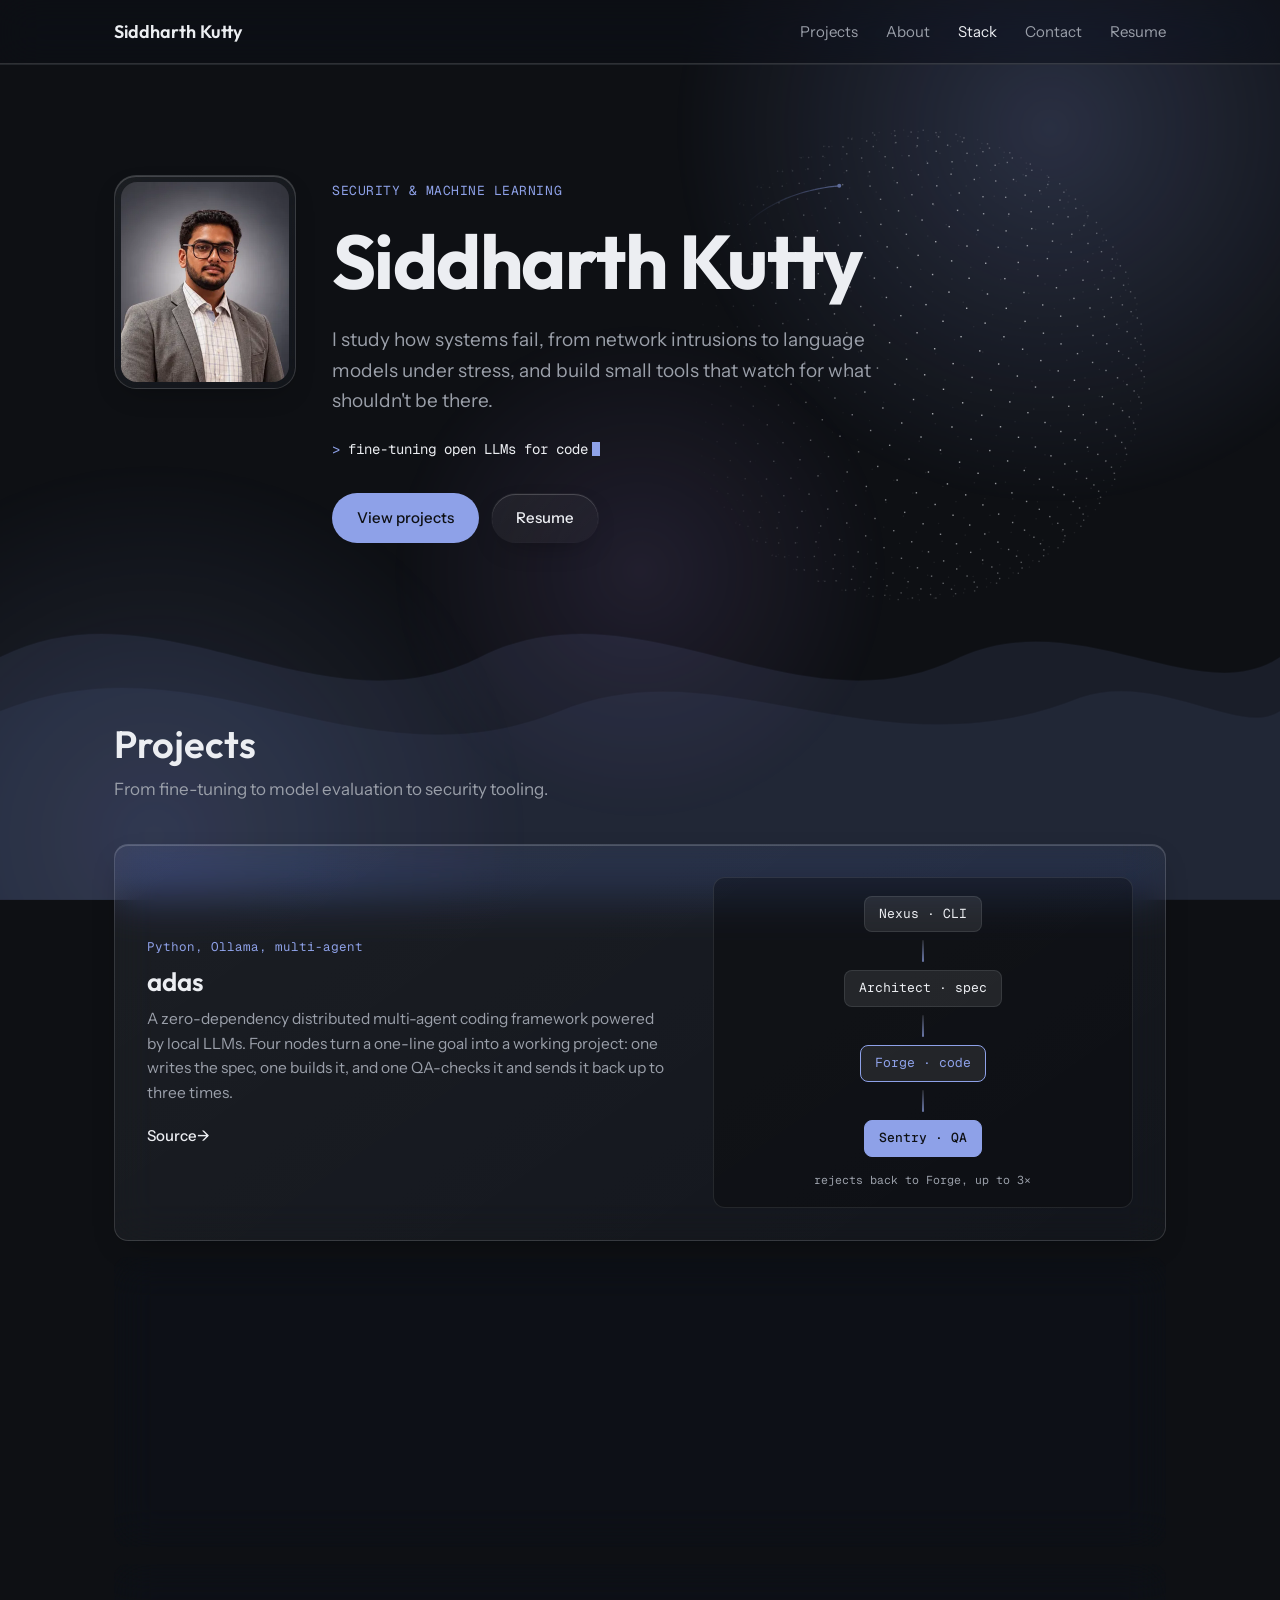
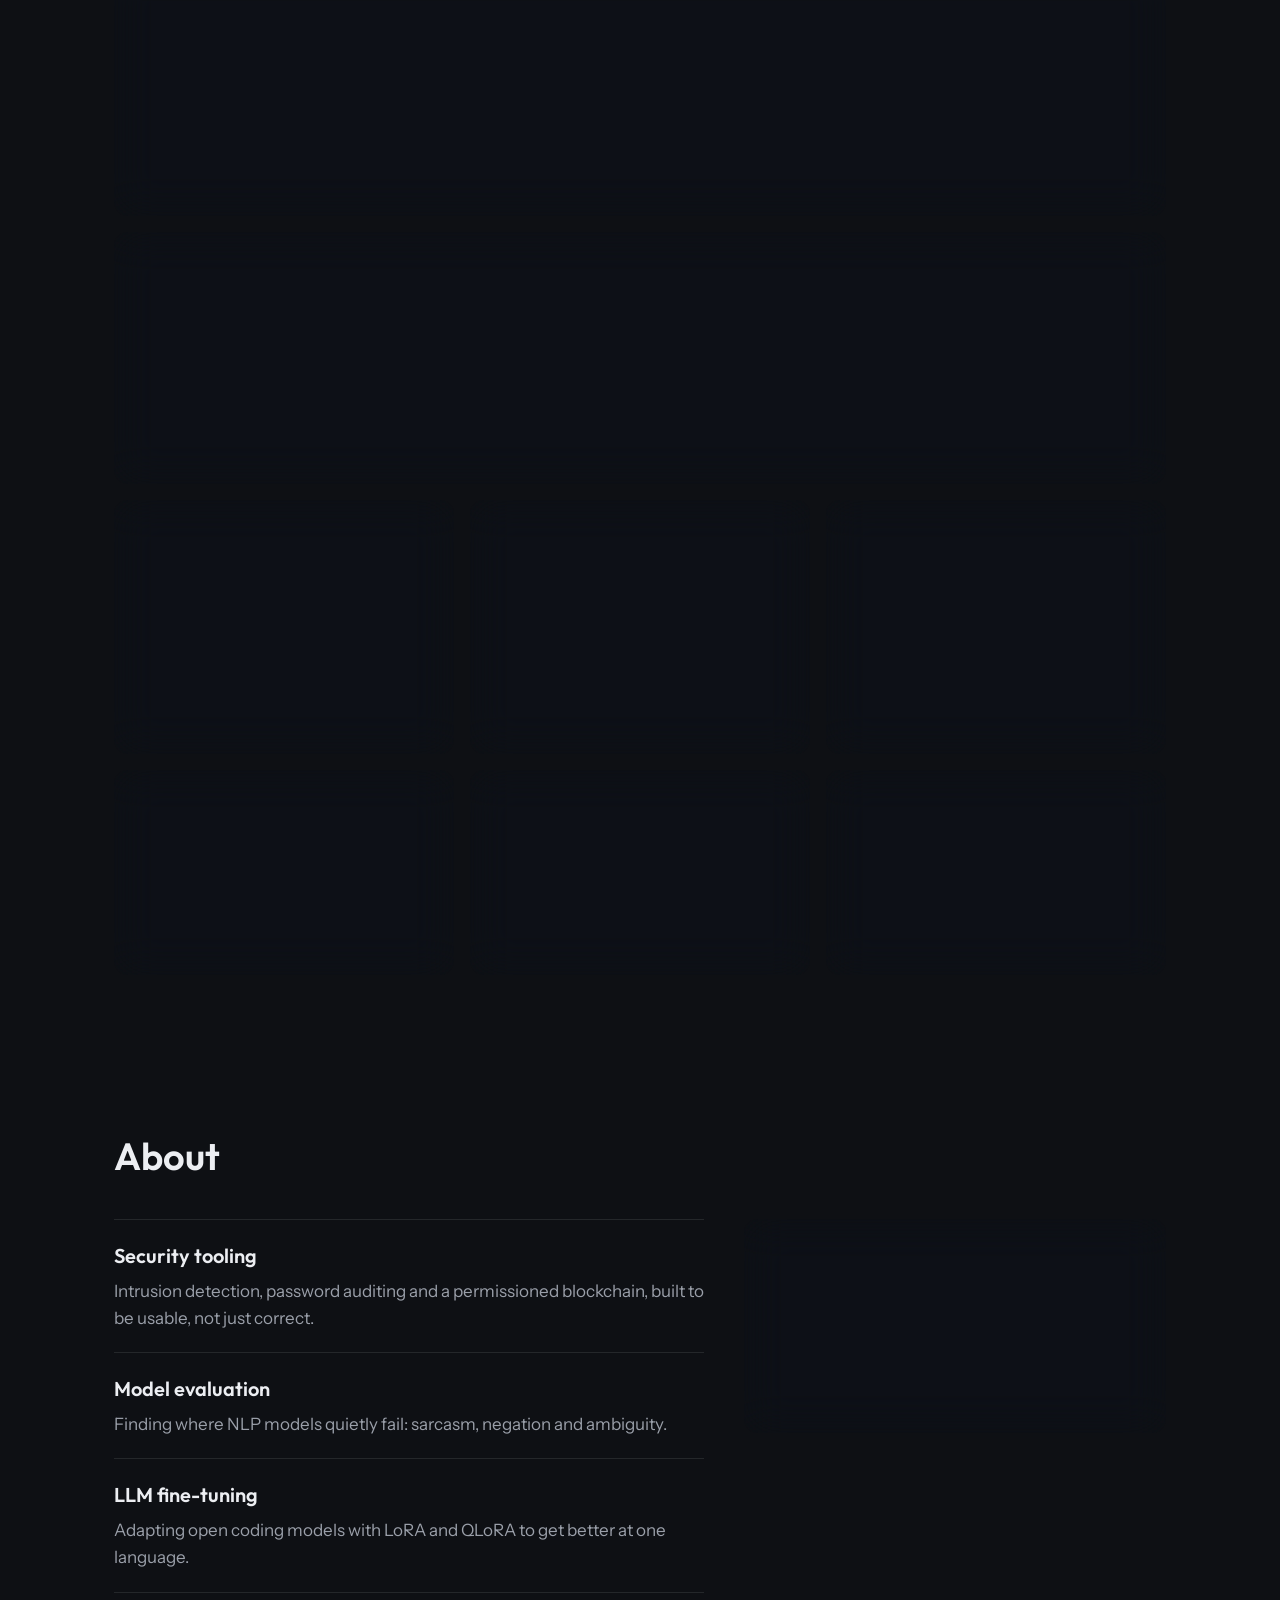
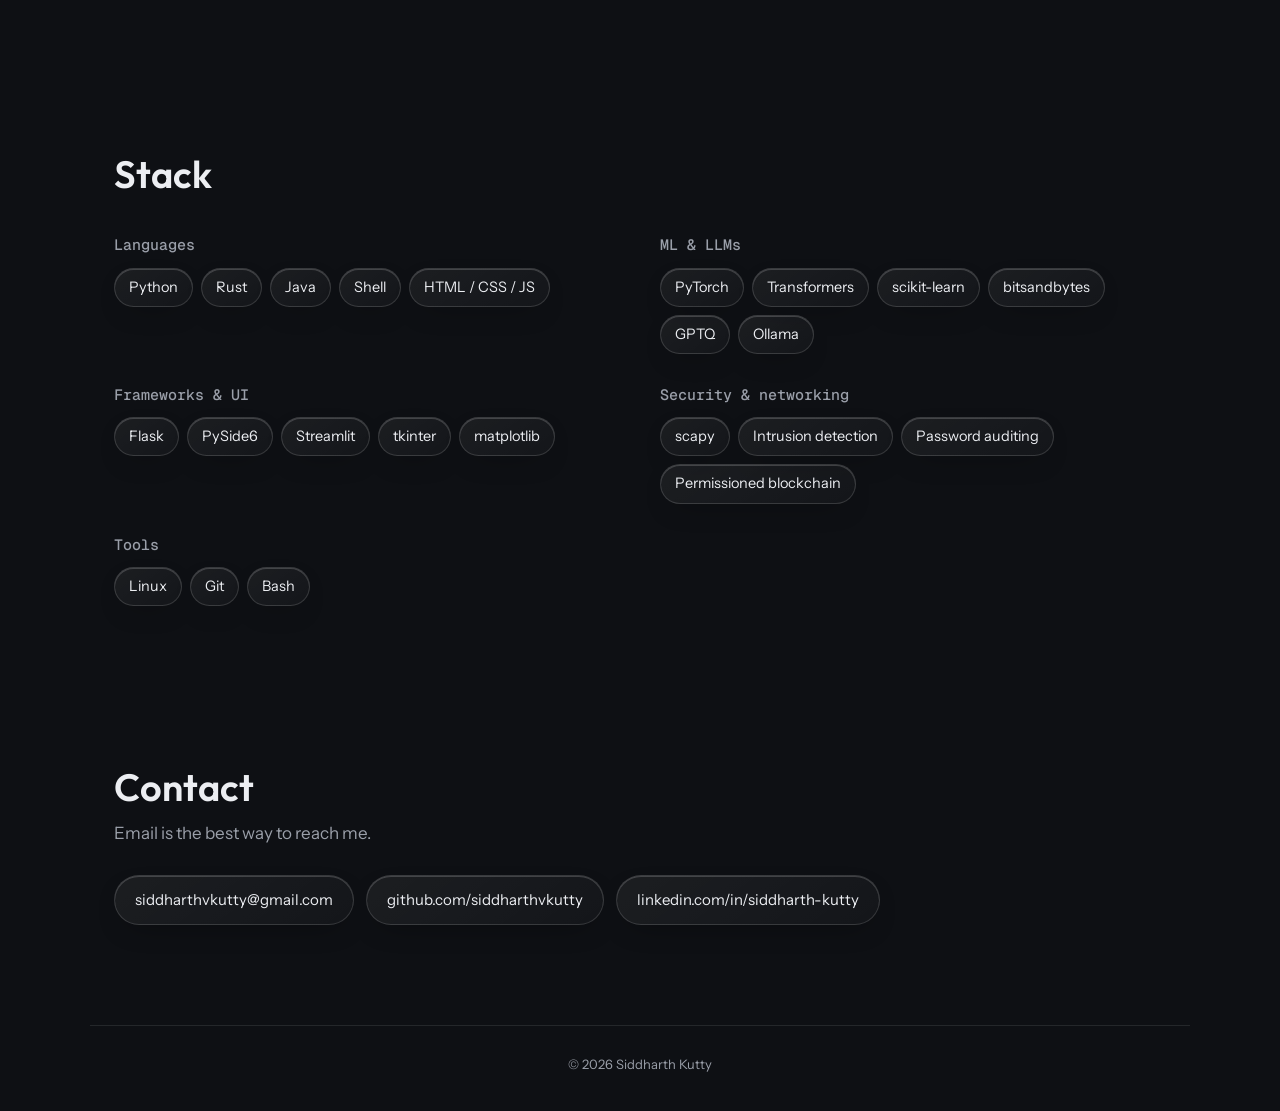
==== commit 5537d006: "Added ADAS and pdfX projects, glass UI and OG tags" ====
--- a/index.html
+++ b/index.html
@@ -96,6 +96,25 @@
     <div class="bento">
       <article class="tile tile-lg">
         <div class="tile-body">
+          <span class="tile-stack mono">Python, Ollama, multi-agent</span>
+          <h3>adas</h3>
+          <p>A zero-dependency distributed multi-agent coding framework powered by local LLMs. Four nodes turn a one-line goal into a working project: one writes the spec, one builds it, and one QA-checks it and sends it back up to three times.</p>
+          <a class="tile-link" href="https://github.com/siddharthvkutty/adas" target="_blank" rel="noopener">Source<span aria-hidden="true"> &rarr;</span></a>
+        </div>
+        <div class="viz viz-flow" aria-hidden="true">
+          <span class="node">Nexus · CLI</span>
+          <span class="flow-line"></span>
+          <span class="node">Architect · spec</span>
+          <span class="flow-line"></span>
+          <span class="node node-accent">Forge · code</span>
+          <span class="flow-line"></span>
+          <span class="node node-out">Sentry · QA</span>
+          <span class="viz-note">rejects back to Forge, up to 3×</span>
+        </div>
+      </article>
+
+      <article class="tile tile-lg">
+        <div class="tile-body">
           <span class="tile-stack mono">Python, LoRA / QLoRA, Transformers</span>
           <h3>qwen-python-lora</h3>
           <p>Fine-tuning Qwen2.5-Coder-7B with LoRA and QLoRA to sharpen its Python-specific ability, adapting a general coding model into one that's noticeably better at one language.</p>
@@ -139,6 +158,13 @@
           <p><span class="k">component</span>kernel / oom-killer</p>
           <p><span class="k">confidence</span>high</p>
         </div>
+      </article>
+
+      <article class="tile">
+        <span class="tile-stack mono">Python, PySide6, PDFium</span>
+        <h3>pdfX</h3>
+        <p>A desktop PDF toolkit that works offline: merge, reorder, split, watermark, compress and convert, with a visual page editor.</p>
+        <a class="tile-link" href="https://github.com/siddharthvkutty/pdfx" target="_blank" rel="noopener">Source<span aria-hidden="true"> &rarr;</span></a>
       </article>
 
       <article class="tile">
@@ -213,7 +239,7 @@
       </div>
       <div class="tech-group">
         <h3>Frameworks &amp; UI</h3>
-        <ul class="chips"><li>Flask</li><li>Streamlit</li><li>tkinter</li><li>matplotlib</li></ul>
+        <ul class="chips"><li>Flask</li><li>PySide6</li><li>Streamlit</li><li>tkinter</li><li>matplotlib</li></ul>
       </div>
       <div class="tech-group">
         <h3>Security &amp; networking</h3>
--- a/styles.css
+++ b/styles.css
@@ -65,6 +65,7 @@
   50%  { transform: translate(-4vw, 5vw) scale(1.12); }
   100% { transform: translate(3vw, -3vw) scale(0.96); }
 }
+.bg-glow, .bg-wave { will-change: transform; } /* own compositor layers, so animating them doesn't repaint the page */
 .bg-waves { position: absolute; left: 0; bottom: 0; width: 200%; height: 45vh; min-height: 240px; }
 .bg-wave { fill: var(--accent); }
 .bg-wave-1 { opacity: 0.1; animation: wave-drift 28s linear infinite; }
@@ -83,6 +84,9 @@
   backdrop-filter: blur(20px) saturate(170%);
   box-shadow: inset 0 1px 0 var(--glass-hi), 0 10px 30px -14px var(--glass-shadow);
 }
+
+/* Small pills: same look, no blur (blurring ~20 small boxes over a moving background is costly). */
+.chips li, .contact-link, .btn-ghost { -webkit-backdrop-filter: none; backdrop-filter: none; }
 
 /* Cursor-follow shine on big glass panels (--mx/--my set in script.js). */
 .tile, .about-card { position: relative; }
@@ -181,6 +185,7 @@
 .node { padding: 7px 14px; border-radius: 8px; border: 1px solid var(--rule); color: var(--ink); background: var(--surface-2); }
 .node-accent { border-color: var(--accent); color: var(--accent); }
 .node-out { background: var(--accent); border-color: var(--accent); color: var(--accent-ink); font-weight: 500; }
+.viz-note { margin-top: 6px; font-size: 11.5px; }
 .flow-line { width: 2px; height: 22px; border-radius: 2px; background: linear-gradient(var(--rule), var(--accent), var(--rule)); background-size: 100% 300%; animation: flow 2.2s linear infinite; }
 @keyframes flow { to { background-position: 0 -300%; } }
 
@@ -241,7 +246,7 @@
 
 /* ---------- Scroll reveal ---------- */
 
-.reveal-pending { opacity: 0; transform: translateY(14px); transition: opacity 0.6s ease, transform 0.6s ease; }
+.reveal-pending { opacity: 0; transform: translateY(10px); transition: opacity 0.3s ease-out, transform 0.3s ease-out; }
 .reveal-visible { opacity: 1; transform: none; }
 
 /* ---------- Responsive ---------- */
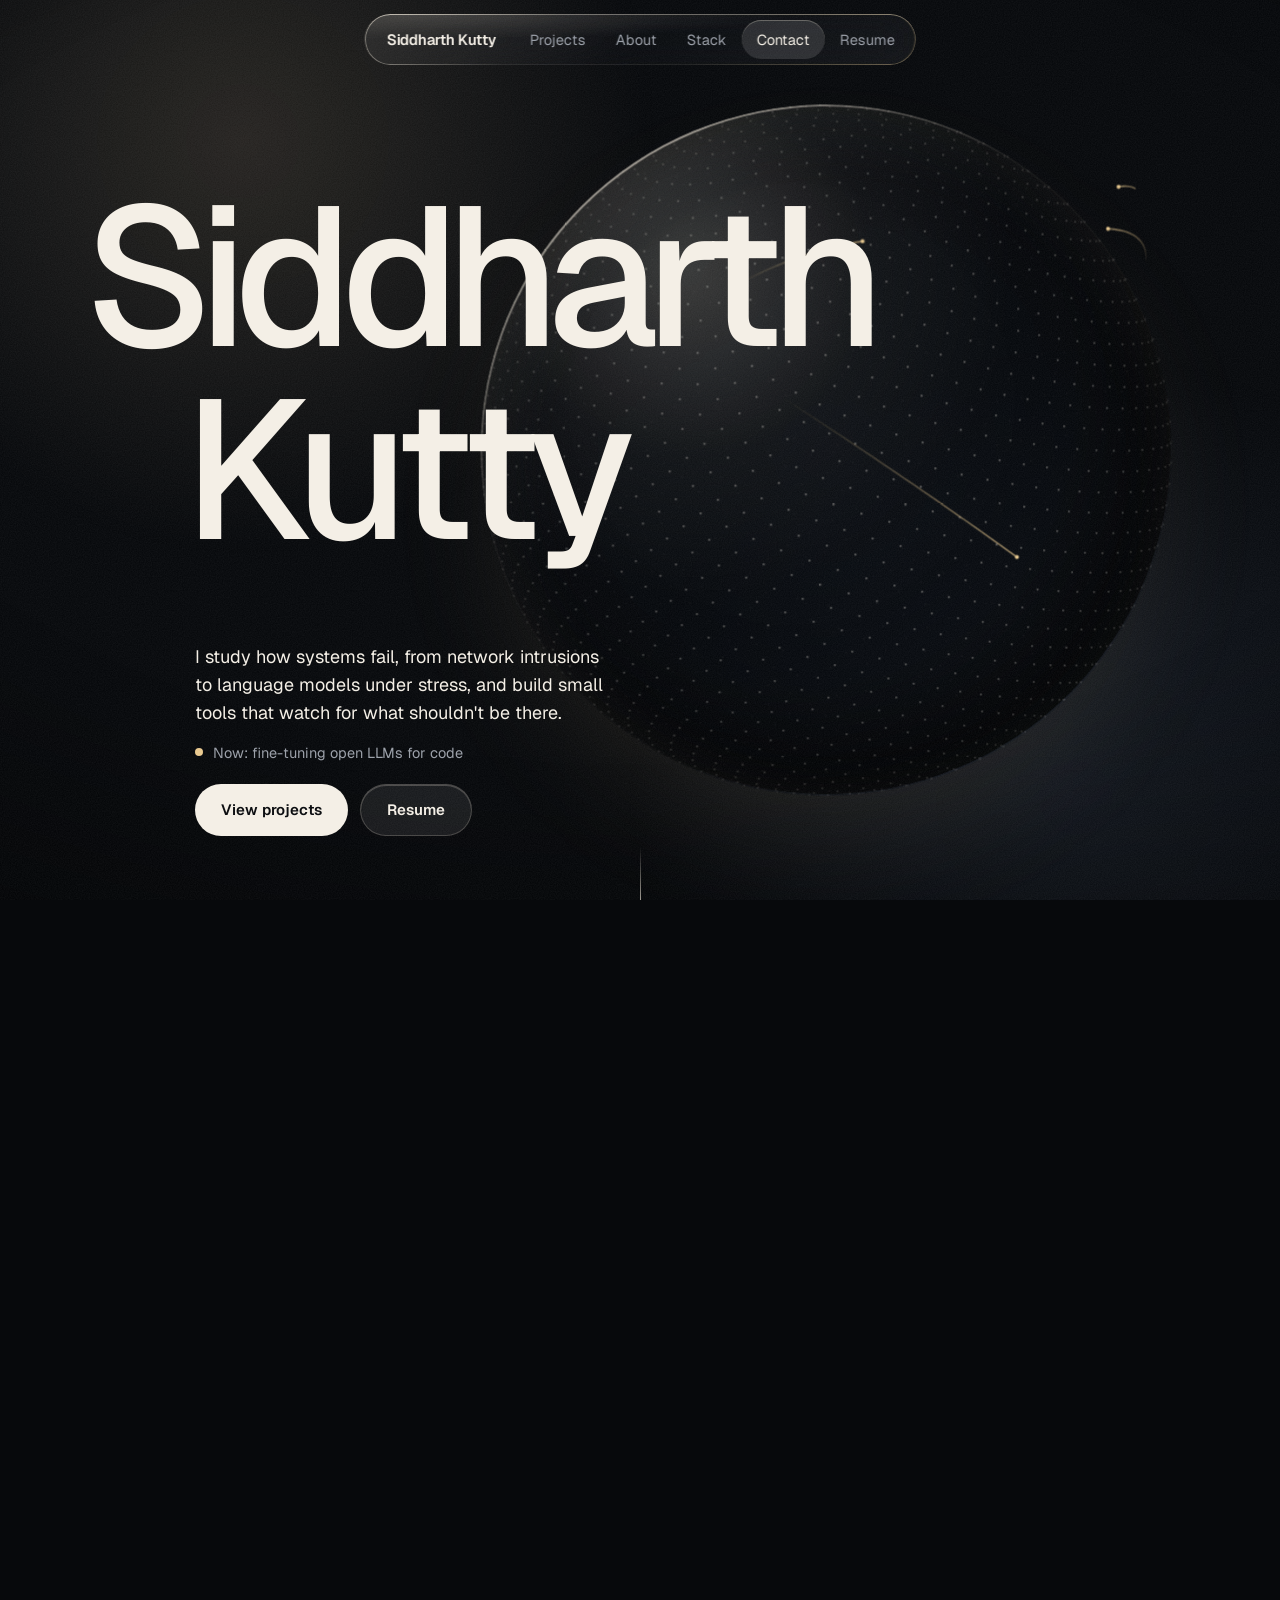
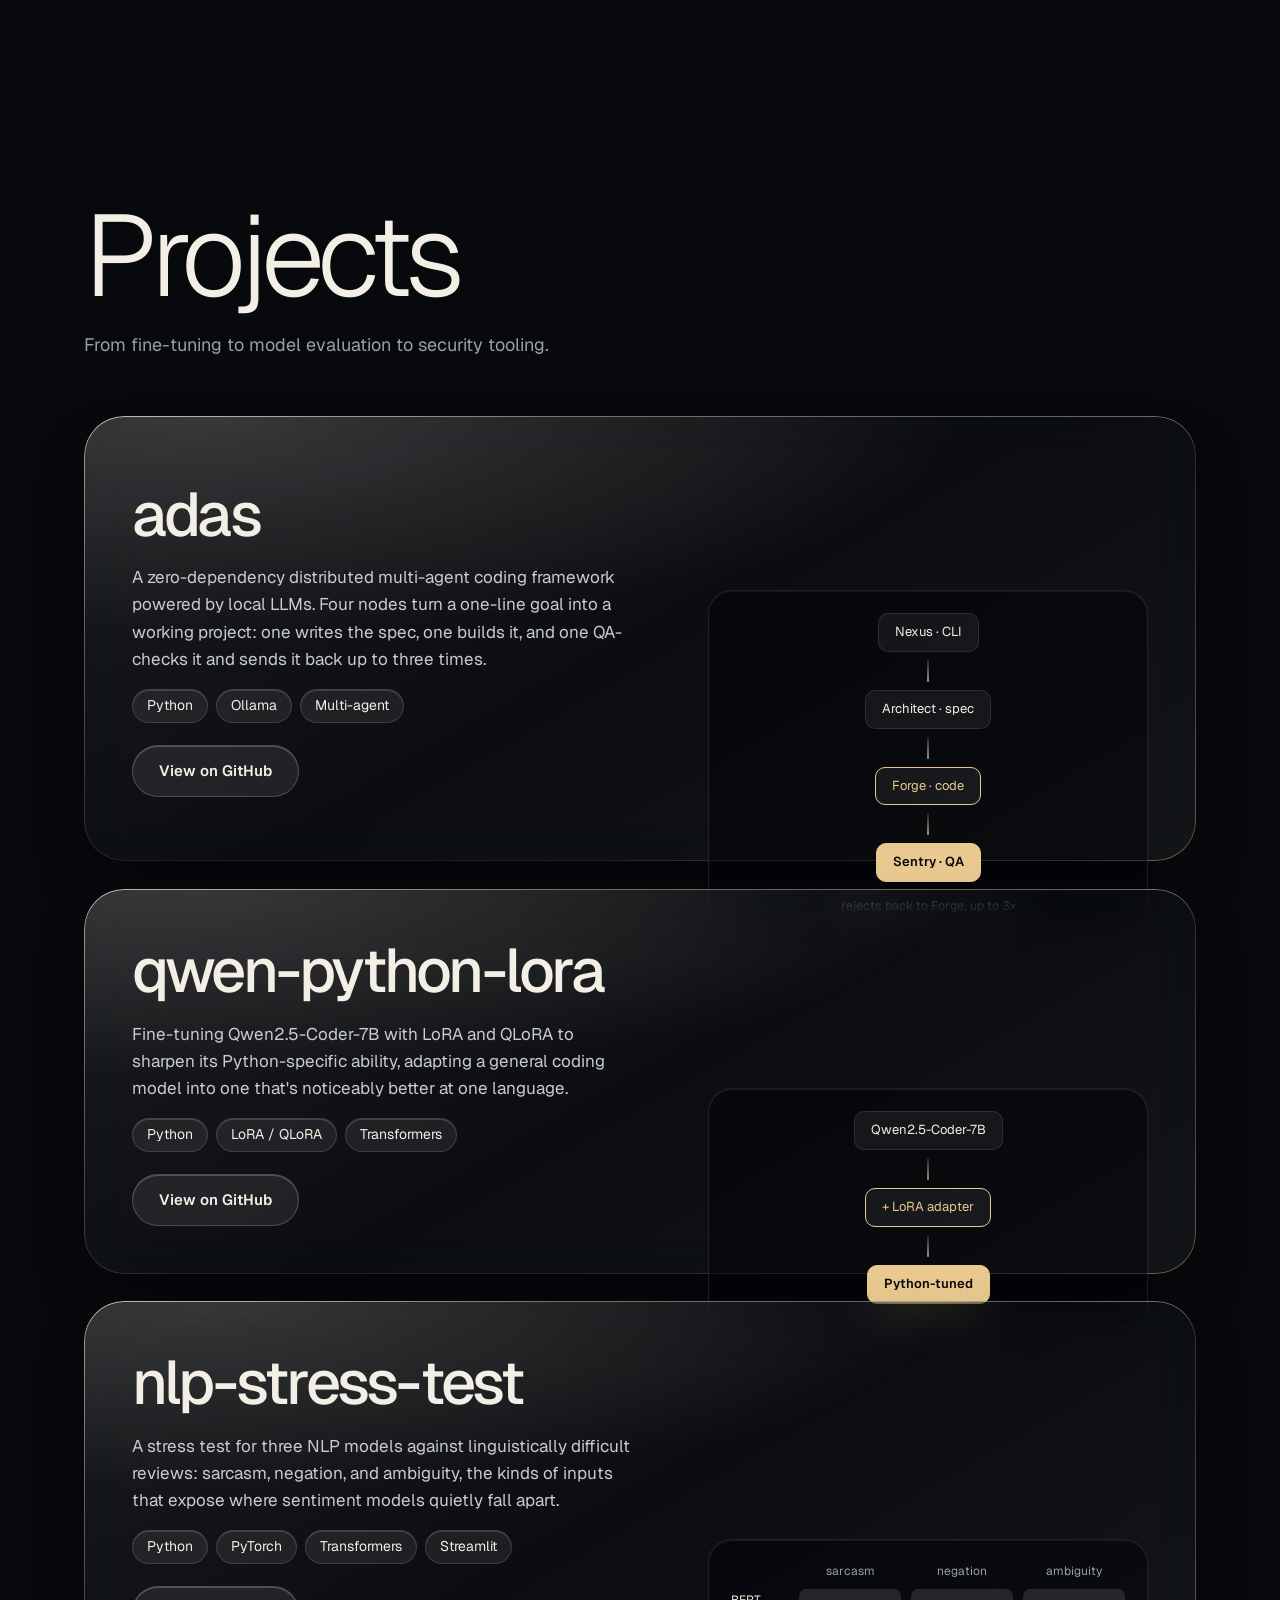
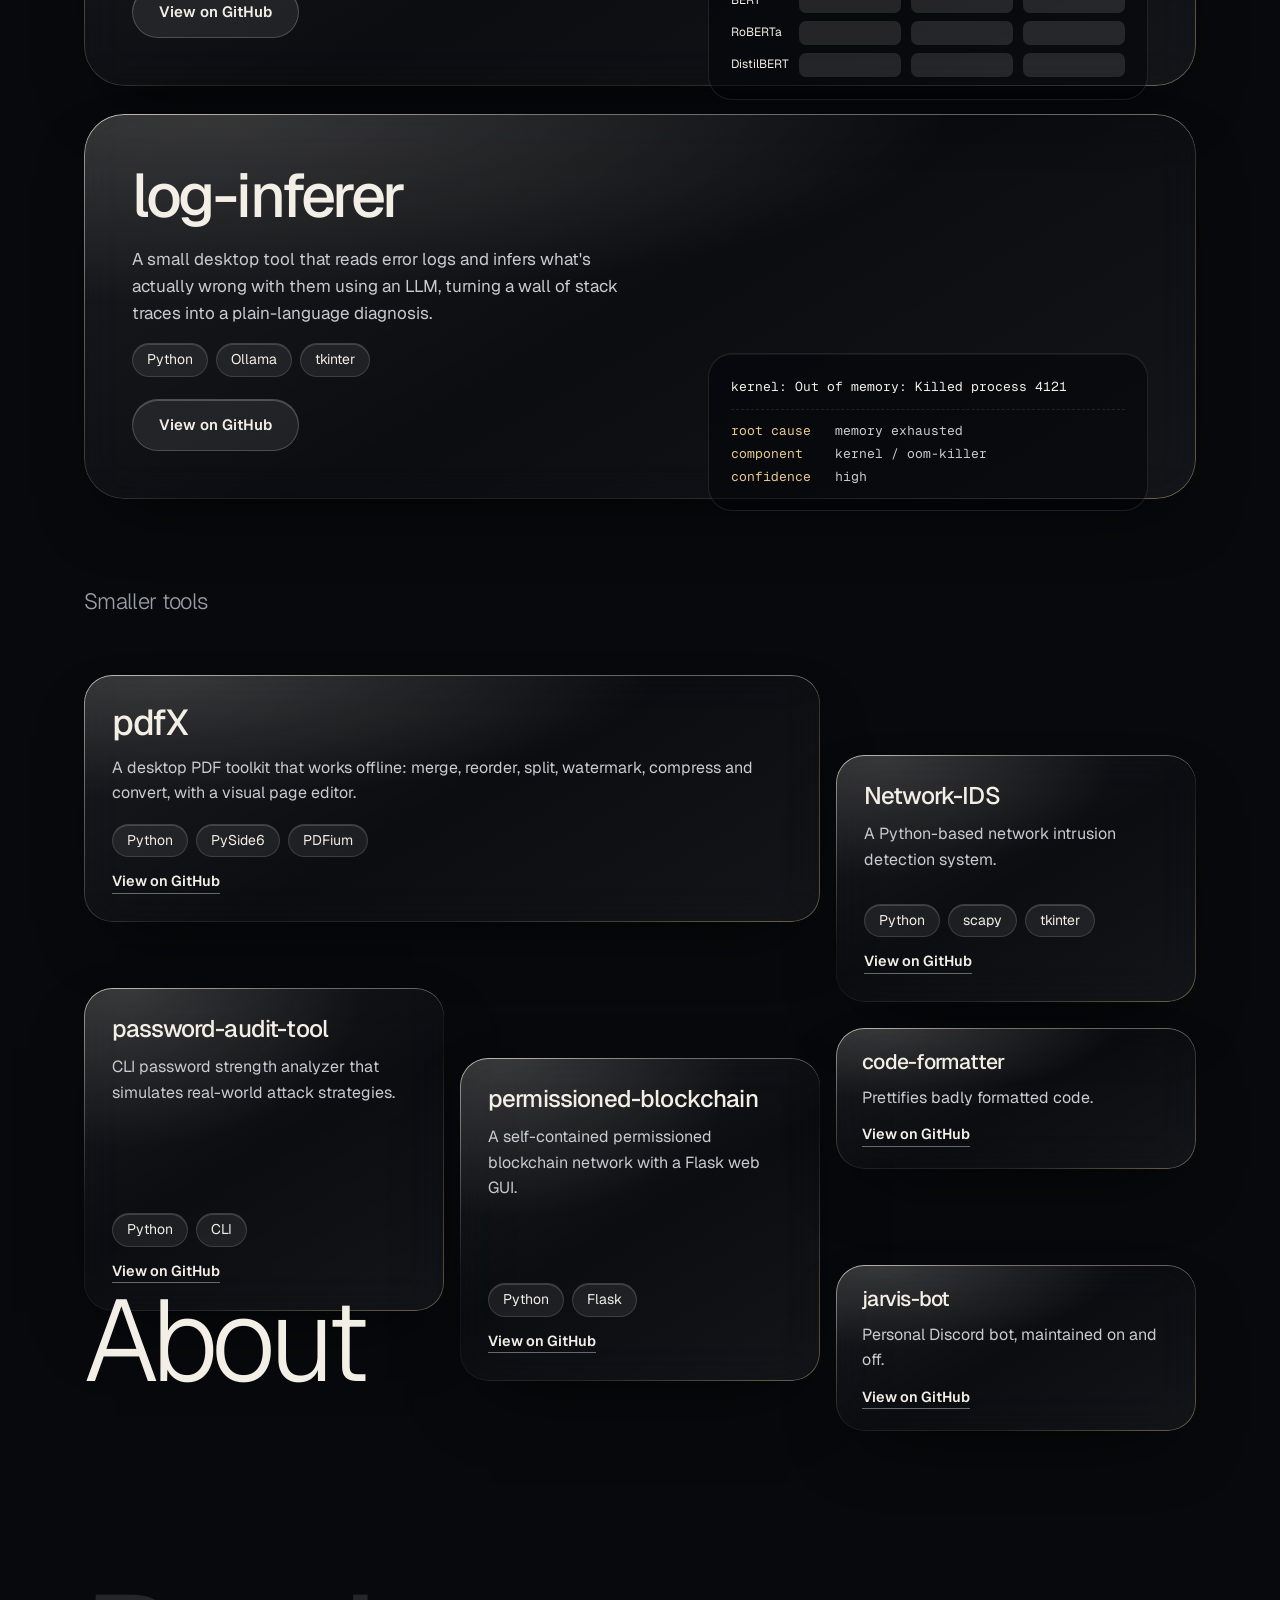
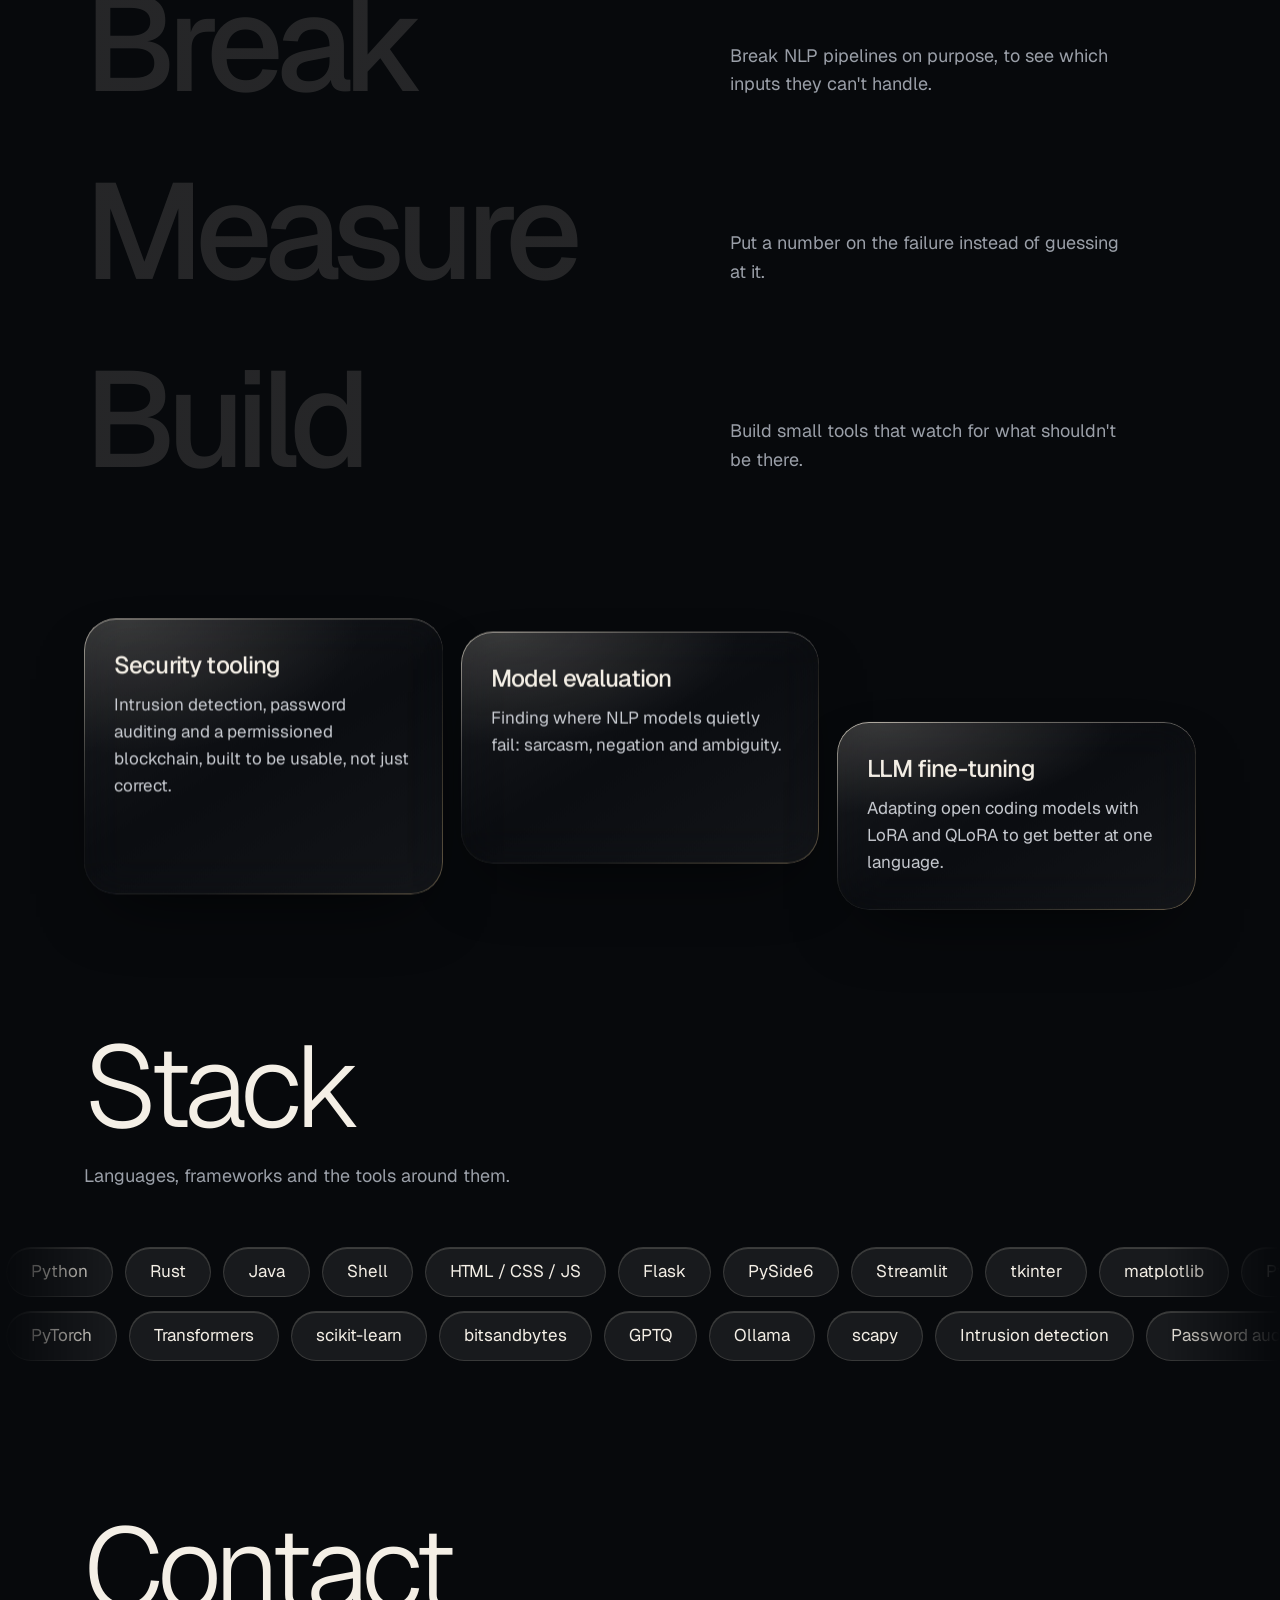
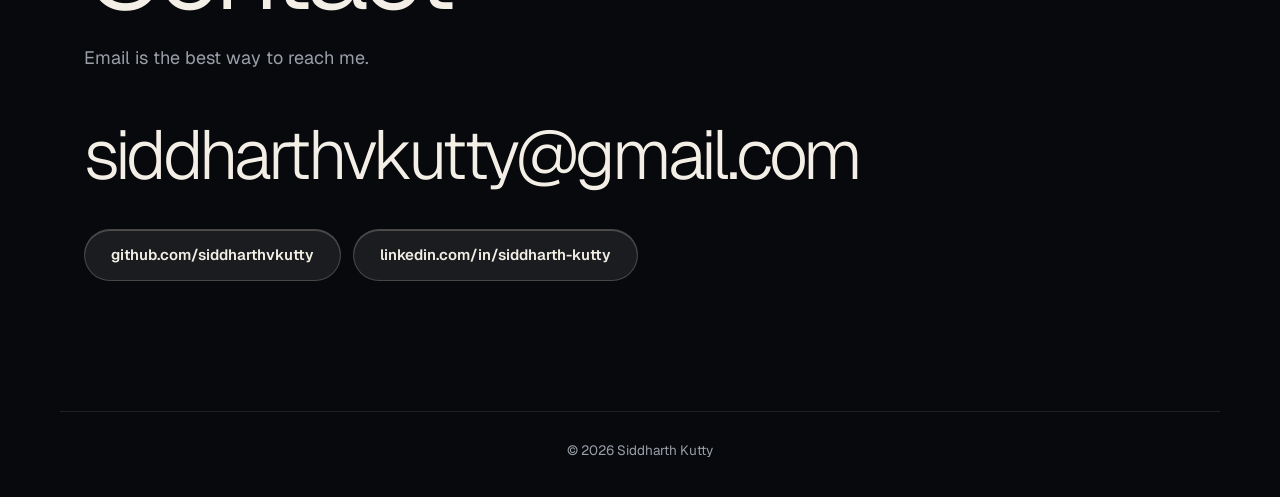
==== commit b061057c: "Theme redesign" ====
--- a/index.html
+++ b/index.html
@@ -5,6 +5,7 @@
 <meta name="viewport" content="width=device-width, initial-scale=1.0">
 <title>Siddharth Kutty</title>
 <meta name="description" content="Siddharth Kutty, security and ML student. Network intrusion detection, adversarial NLP evaluation, LLM fine-tuning.">
+<meta name="theme-color" content="#07090c">
 <link rel="canonical" href="https://siddharthvkutty.github.io/">
 <meta property="og:type" content="website">
 <meta property="og:url" content="https://siddharthvkutty.github.io/">
@@ -20,7 +21,7 @@
 <link rel="icon" href="favicon.svg" type="image/svg+xml">
 <link rel="preconnect" href="https://fonts.googleapis.com">
 <link rel="preconnect" href="https://fonts.gstatic.com" crossorigin>
-<link href="https://fonts.googleapis.com/css2?family=Outfit:wght@400;500;600;700&family=Instrument+Sans:wght@400;500;600&family=Geist+Mono:wght@400;500&display=swap" rel="stylesheet">
+<link href="https://fonts.googleapis.com/css2?family=Geist:wght@300;400;500;600&family=Geist+Mono:wght@400;500&display=swap" rel="stylesheet">
 <link rel="stylesheet" href="styles.css">
 <script type="application/ld+json">
 {
@@ -42,64 +43,67 @@
 <a class="skip-link" href="#top">Skip to content</a>
 
 <div class="bg-layer" aria-hidden="true">
-  <div class="bg-glow bg-glow-1"></div>
-  <div class="bg-glow bg-glow-2"></div>
-  <div class="bg-glow bg-glow-3"></div>
-  <svg class="bg-waves" viewBox="0 0 3200 300" preserveAspectRatio="none">
-    <defs>
-      <path id="waveA" d="M0,120 C200,60 400,180 600,120 C800,60 1000,180 1200,120 C1350,80 1500,160 1600,120 L1600,300 L0,300 Z"/>
-      <path id="waveB" d="M0,160 C250,100 450,220 700,160 C900,110 1100,210 1350,150 C1450,130 1550,180 1600,160 L1600,300 L0,300 Z"/>
-    </defs>
-    <g class="bg-wave bg-wave-1"><use href="#waveA"/><use href="#waveA" x="1600"/></g>
-    <g class="bg-wave bg-wave-2"><use href="#waveB"/><use href="#waveB" x="1600"/></g>
-  </svg>
+  <div class="bg-light l-key" data-k="0.12"></div>
+  <div class="bg-light l-fill" data-k="0.06"></div>
+  <div class="bg-vignette"></div>
 </div>
 
-<nav class="site-nav" aria-label="Primary">
-  <div class="nav-inner">
-    <a href="#top" class="wordmark">Siddharth Kutty</a>
-    <div class="nav-links">
-      <a href="#work">Projects</a>
-      <a href="#about">About</a>
-      <a href="#stack">Stack</a>
-      <a href="#contact">Contact</a>
-      <a href="resume.pdf" target="_blank" rel="noopener">Resume</a>
-    </div>
+<nav class="nav-pill glass" aria-label="Primary">
+  <a href="#top" class="wordmark">Siddharth Kutty</a>
+  <div class="nav-links">
+    <span class="nav-slider" aria-hidden="true"></span>
+    <a href="#work">Projects</a>
+    <a href="#about">About</a>
+    <a href="#stack">Stack</a>
+    <a href="#contact">Contact</a>
+    <a href="resume.pdf" target="_blank" rel="noopener">Resume</a>
   </div>
 </nav>
 
 <main id="top" tabindex="-1">
 
-  <section class="hero">
-    <canvas class="globe" aria-hidden="true"></canvas>
-    <div class="identity">
-      <div class="avatar-frame">
-        <img class="avatar" src="pfp-ash.webp" alt="Siddharth Kutty" width="168" height="200">
-      </div>
-      <div class="hero-text">
-        <p class="eyebrow mono">Security &amp; Machine Learning</p>
-        <h1>Siddharth Kutty</h1>
-        <p class="hero-sub">I study how systems fail, from network intrusions to language models under stress, and build small tools that watch for what shouldn't be there.</p>
-        <p class="status mono"><span>fine-tuning open LLMs for code</span><span class="status-cursor" aria-hidden="true"></span></p>
-        <div class="hero-cta">
-          <a class="btn btn-primary" href="#work">View projects</a>
-          <a class="btn btn-ghost" href="resume.pdf" target="_blank" rel="noopener">Resume</a>
-        </div>
-      </div>
+  <section class="hero" id="hero">
+    <div class="hero-pin" id="pin">
+      <div class="beam" aria-hidden="true"></div>
+      <div class="hero-inner">
+        <h1 class="name" id="name" aria-label="Siddharth Kutty">
+          <span class="ln"><span>Siddharth</span></span>
+          <span class="ln"><span>Kutty</span></span>
+        </h1>
+
+        <div class="stage" id="stage">
+          <div class="orb-in">
+            <div class="orb" aria-hidden="true"></div>
+            <canvas class="globe" aria-hidden="true"></canvas>
+          </div>
+        </div>
+
+        <div class="hero-copy" id="heroCopy">
+          <p class="hero-sub">I study how systems fail, from network intrusions to language models under stress, and build small tools that watch for what shouldn't be there.</p>
+          <p class="now"><span class="live" aria-hidden="true"></span>Now: fine-tuning open LLMs for code</p>
+          <div class="hero-cta">
+            <a class="btn btn-solid" href="#work">View projects</a>
+            <a class="btn btn-glass" href="resume.pdf" target="_blank" rel="noopener">Resume</a>
+          </div>
+        </div>
+
+        <p class="hero-end" id="heroEnd" aria-hidden="true">Security and machine learning.</p>
+      </div>
+      <span class="cue" aria-hidden="true"></span>
     </div>
   </section>
 
   <section class="section" id="work">
-    <h2>Projects</h2>
+    <h2 class="h-xl">Projects</h2>
     <p class="section-sub">From fine-tuning to model evaluation to security tooling.</p>
 
-    <div class="bento">
-      <article class="tile tile-lg">
-        <div class="tile-body">
-          <span class="tile-stack mono">Python, Ollama, multi-agent</span>
+    <div class="slabs">
+      <article class="slab glass shine" style="--i:0">
+        <div class="slab-body">
           <h3>adas</h3>
           <p>A zero-dependency distributed multi-agent coding framework powered by local LLMs. Four nodes turn a one-line goal into a working project: one writes the spec, one builds it, and one QA-checks it and sends it back up to three times.</p>
-          <a class="tile-link" href="https://github.com/siddharthvkutty/adas" target="_blank" rel="noopener">Source<span aria-hidden="true"> &rarr;</span></a>
+          <ul class="tags"><li class="pill">Python</li><li class="pill">Ollama</li><li class="pill">Multi-agent</li></ul>
+          <a class="btn btn-glass slab-link" href="https://github.com/siddharthvkutty/adas" target="_blank" rel="noopener">View on GitHub</a>
         </div>
         <div class="viz viz-flow" aria-hidden="true">
           <span class="node">Nexus · CLI</span>
@@ -113,12 +117,12 @@
         </div>
       </article>
 
-      <article class="tile tile-lg">
-        <div class="tile-body">
-          <span class="tile-stack mono">Python, LoRA / QLoRA, Transformers</span>
+      <article class="slab glass shine" style="--i:1">
+        <div class="slab-body">
           <h3>qwen-python-lora</h3>
           <p>Fine-tuning Qwen2.5-Coder-7B with LoRA and QLoRA to sharpen its Python-specific ability, adapting a general coding model into one that's noticeably better at one language.</p>
-          <a class="tile-link" href="https://github.com/siddharthvkutty/qwen-python-lora" target="_blank" rel="noopener">Source<span aria-hidden="true"> &rarr;</span></a>
+          <ul class="tags"><li class="pill">Python</li><li class="pill">LoRA / QLoRA</li><li class="pill">Transformers</li></ul>
+          <a class="btn btn-glass slab-link" href="https://github.com/siddharthvkutty/qwen-python-lora" target="_blank" rel="noopener">View on GitHub</a>
         </div>
         <div class="viz viz-flow" aria-hidden="true">
           <span class="node">Qwen2.5-Coder-7B</span>
@@ -129,12 +133,12 @@
         </div>
       </article>
 
-      <article class="tile tile-lg">
-        <div class="tile-body">
-          <span class="tile-stack mono">Python, PyTorch, Transformers, Streamlit</span>
+      <article class="slab glass shine" style="--i:2">
+        <div class="slab-body">
           <h3>nlp-stress-test</h3>
           <p>A stress test for three NLP models against linguistically difficult reviews: sarcasm, negation, and ambiguity, the kinds of inputs that expose where sentiment models quietly fall apart.</p>
-          <a class="tile-link" href="https://github.com/siddharthvkutty/nlp-stress-test" target="_blank" rel="noopener">Source<span aria-hidden="true"> &rarr;</span></a>
+          <ul class="tags"><li class="pill">Python</li><li class="pill">PyTorch</li><li class="pill">Transformers</li><li class="pill">Streamlit</li></ul>
+          <a class="btn btn-glass slab-link" href="https://github.com/siddharthvkutty/nlp-stress-test" target="_blank" rel="noopener">View on GitHub</a>
         </div>
         <div class="viz viz-grid" aria-hidden="true">
           <span></span><span>sarcasm</span><span>negation</span><span>ambiguity</span>
@@ -144,12 +148,12 @@
         </div>
       </article>
 
-      <article class="tile tile-lg">
-        <div class="tile-body">
-          <span class="tile-stack mono">Python, Ollama, tkinter</span>
+      <article class="slab glass shine" style="--i:3">
+        <div class="slab-body">
           <h3>log-inferer</h3>
           <p>A small desktop tool that reads error logs and infers what's actually wrong with them using an LLM, turning a wall of stack traces into a plain-language diagnosis.</p>
-          <a class="tile-link" href="https://github.com/siddharthvkutty/log-inferer" target="_blank" rel="noopener">Source<span aria-hidden="true"> &rarr;</span></a>
+          <ul class="tags"><li class="pill">Python</li><li class="pill">Ollama</li><li class="pill">tkinter</li></ul>
+          <a class="btn btn-glass slab-link" href="https://github.com/siddharthvkutty/log-inferer" target="_blank" rel="noopener">View on GitHub</a>
         </div>
         <div class="viz viz-term" aria-hidden="true">
           <p class="log">kernel: Out of memory: Killed process 4121</p>
@@ -159,106 +163,107 @@
           <p><span class="k">confidence</span>high</p>
         </div>
       </article>
-
-      <article class="tile">
-        <span class="tile-stack mono">Python, PySide6, PDFium</span>
+    </div>
+
+    <h3 class="h-sub">Smaller tools</h3>
+    <div class="pebbles">
+      <article class="pebble p-wide glass shine" data-sk="40">
         <h3>pdfX</h3>
         <p>A desktop PDF toolkit that works offline: merge, reorder, split, watermark, compress and convert, with a visual page editor.</p>
-        <a class="tile-link" href="https://github.com/siddharthvkutty/pdfx" target="_blank" rel="noopener">Source<span aria-hidden="true"> &rarr;</span></a>
-      </article>
-
-      <article class="tile">
-        <span class="tile-stack mono">Python, scapy, tkinter</span>
+        <ul class="tags"><li class="pill">Python</li><li class="pill">PySide6</li><li class="pill">PDFium</li></ul>
+        <a class="pebble-link" href="https://github.com/siddharthvkutty/pdfx" target="_blank" rel="noopener">View on GitHub</a>
+      </article>
+
+      <article class="pebble p-mid glass shine" data-sk="120">
         <h3>Network-IDS</h3>
         <p>A Python-based network intrusion detection system.</p>
-        <a class="tile-link" href="https://github.com/siddharthvkutty/Network-IDS" target="_blank" rel="noopener">Source<span aria-hidden="true"> &rarr;</span></a>
-      </article>
-
-      <article class="tile">
-        <span class="tile-stack mono">Python, CLI</span>
+        <ul class="tags"><li class="pill">Python</li><li class="pill">scapy</li><li class="pill">tkinter</li></ul>
+        <a class="pebble-link" href="https://github.com/siddharthvkutty/Network-IDS" target="_blank" rel="noopener">View on GitHub</a>
+      </article>
+
+      <article class="pebble p-mid glass shine" data-sk="90">
         <h3>password-audit-tool</h3>
         <p>CLI password strength analyzer that simulates real-world attack strategies.</p>
-        <a class="tile-link" href="https://github.com/siddharthvkutty/password-audit-tool" target="_blank" rel="noopener">Source<span aria-hidden="true"> &rarr;</span></a>
-      </article>
-
-      <article class="tile">
-        <span class="tile-stack mono">Python, Flask</span>
+        <ul class="tags"><li class="pill">Python</li><li class="pill">CLI</li></ul>
+        <a class="pebble-link" href="https://github.com/siddharthvkutty/password-audit-tool" target="_blank" rel="noopener">View on GitHub</a>
+      </article>
+
+      <article class="pebble p-mid glass shine" data-sk="160">
         <h3>permissioned-blockchain</h3>
         <p>A self-contained permissioned blockchain network with a Flask web GUI.</p>
-        <a class="tile-link" href="https://github.com/siddharthvkutty/permissioned-blockchain" target="_blank" rel="noopener">Source<span aria-hidden="true"> &rarr;</span></a>
-      </article>
-
-      <article class="tile">
-        <span class="tile-stack mono">Python</span>
-        <h3>code-formatter</h3>
-        <p>Prettifies badly formatted code.</p>
-        <a class="tile-link" href="https://github.com/siddharthvkutty/code-formatter" target="_blank" rel="noopener">Source<span aria-hidden="true"> &rarr;</span></a>
-      </article>
-
-      <article class="tile">
-        <span class="tile-stack mono">Python, Discord</span>
-        <h3>jarvis-bot</h3>
-        <p>Personal Discord bot, maintained on and off.</p>
-        <a class="tile-link" href="https://github.com/siddharthvkutty/jarvis-bot" target="_blank" rel="noopener">Source<span aria-hidden="true"> &rarr;</span></a>
-      </article>
+        <ul class="tags"><li class="pill">Python</li><li class="pill">Flask</li></ul>
+        <a class="pebble-link" href="https://github.com/siddharthvkutty/permissioned-blockchain" target="_blank" rel="noopener">View on GitHub</a>
+      </article>
+
+      <div class="pebble-col">
+        <article class="pebble pebble-sm glass shine" data-sk="130">
+          <h3>code-formatter</h3>
+          <p>Prettifies badly formatted code.</p>
+          <a class="pebble-link" href="https://github.com/siddharthvkutty/code-formatter" target="_blank" rel="noopener">View on GitHub</a>
+        </article>
+        <article class="pebble pebble-sm glass shine" data-sk="210">
+          <h3>jarvis-bot</h3>
+          <p>Personal Discord bot, maintained on and off.</p>
+          <a class="pebble-link" href="https://github.com/siddharthvkutty/jarvis-bot" target="_blank" rel="noopener">View on GitHub</a>
+        </article>
+      </div>
     </div>
   </section>
 
   <section class="section" id="about">
-    <h2>About</h2>
-    <div class="about-grid">
-      <dl class="about-rows">
-        <div><dt>Security tooling</dt><dd>Intrusion detection, password auditing and a permissioned blockchain, built to be usable, not just correct.</dd></div>
-        <div><dt>Model evaluation</dt><dd>Finding where NLP models quietly fail: sarcasm, negation and ambiguity.</dd></div>
-        <div><dt>LLM fine-tuning</dt><dd>Adapting open coding models with LoRA and QLoRA to get better at one language.</dd></div>
-      </dl>
-      <div class="about-card">
-        <h3>Approach</h3>
-        <div class="tab-row" role="tablist">
-          <button class="tab-btn active" role="tab" id="tab-break" aria-controls="panel-break" aria-selected="true" data-tab="break">Break</button>
-          <button class="tab-btn" role="tab" id="tab-measure" aria-controls="panel-measure" aria-selected="false" tabindex="-1" data-tab="measure">Measure</button>
-          <button class="tab-btn" role="tab" id="tab-build" aria-controls="panel-build" aria-selected="false" tabindex="-1" data-tab="build">Build</button>
-        </div>
-        <p class="tab-panel active" role="tabpanel" id="panel-break" aria-labelledby="tab-break">Break NLP pipelines on purpose, to see which inputs they can't handle.</p>
-        <p class="tab-panel" role="tabpanel" id="panel-measure" aria-labelledby="tab-measure" hidden>Put a number on the failure instead of guessing at it.</p>
-        <p class="tab-panel" role="tabpanel" id="panel-build" aria-labelledby="tab-build" hidden>Build small tools that watch for what shouldn't be there.</p>
+    <h2 class="h-xl">About</h2>
+
+    <div class="manifesto">
+      <div class="beat">
+        <h3 class="beat-word">Break</h3>
+        <p>Break NLP pipelines on purpose, to see which inputs they can't handle.</p>
+      </div>
+      <div class="beat">
+        <h3 class="beat-word">Measure</h3>
+        <p>Put a number on the failure instead of guessing at it.</p>
+      </div>
+      <div class="beat">
+        <h3 class="beat-word">Build</h3>
+        <p>Build small tools that watch for what shouldn't be there.</p>
+      </div>
+    </div>
+
+    <div class="panes">
+      <div class="pane glass shine" data-pk="-0.05">
+        <h3>Security tooling</h3>
+        <p>Intrusion detection, password auditing and a permissioned blockchain, built to be usable, not just correct.</p>
+      </div>
+      <div class="pane glass shine" data-pk="0.05">
+        <h3>Model evaluation</h3>
+        <p>Finding where NLP models quietly fail: sarcasm, negation and ambiguity.</p>
+      </div>
+      <div class="pane glass shine" data-pk="-0.1">
+        <h3>LLM fine-tuning</h3>
+        <p>Adapting open coding models with LoRA and QLoRA to get better at one language.</p>
       </div>
     </div>
   </section>
 
   <section class="section" id="stack">
-    <h2>Stack</h2>
-    <div class="tech-groups">
-      <div class="tech-group">
-        <h3>Languages</h3>
-        <ul class="chips"><li>Python</li><li>Rust</li><li>Java</li><li>Shell</li><li>HTML / CSS / JS</li></ul>
-      </div>
-      <div class="tech-group">
-        <h3>ML &amp; LLMs</h3>
-        <ul class="chips"><li>PyTorch</li><li>Transformers</li><li>scikit-learn</li><li>bitsandbytes</li><li>GPTQ</li><li>Ollama</li></ul>
-      </div>
-      <div class="tech-group">
-        <h3>Frameworks &amp; UI</h3>
-        <ul class="chips"><li>Flask</li><li>PySide6</li><li>Streamlit</li><li>tkinter</li><li>matplotlib</li></ul>
-      </div>
-      <div class="tech-group">
-        <h3>Security &amp; networking</h3>
-        <ul class="chips"><li>scapy</li><li>Intrusion detection</li><li>Password auditing</li><li>Permissioned blockchain</li></ul>
-      </div>
-      <div class="tech-group">
-        <h3>Tools</h3>
-        <ul class="chips"><li>Linux</li><li>Git</li><li>Bash</li></ul>
-      </div>
-    </div>
-  </section>
-
-  <section class="section section-sm" id="contact">
-    <h2>Contact</h2>
-    <p class="contact-lead">Email is the best way to reach me.</p>
+    <h2 class="h-xl">Stack</h2>
+    <p class="section-sub">Languages, frameworks and the tools around them.</p>
+  <div class="marquees">
+    <div class="marquee"><div class="track">
+      <ul class="chips"><li class="pill">Python</li><li class="pill">Rust</li><li class="pill">Java</li><li class="pill">Shell</li><li class="pill">HTML / CSS / JS</li><li class="pill">Flask</li><li class="pill">PySide6</li><li class="pill">Streamlit</li><li class="pill">tkinter</li><li class="pill">matplotlib</li></ul>
+    </div></div>
+    <div class="marquee reverse"><div class="track">
+      <ul class="chips"><li class="pill">PyTorch</li><li class="pill">Transformers</li><li class="pill">scikit-learn</li><li class="pill">bitsandbytes</li><li class="pill">GPTQ</li><li class="pill">Ollama</li><li class="pill">scapy</li><li class="pill">Intrusion detection</li><li class="pill">Password auditing</li><li class="pill">Permissioned blockchain</li><li class="pill">Linux</li><li class="pill">Git</li><li class="pill">Bash</li></ul>
+    </div></div>
+  </div>
+  </section>
+
+  <section class="section contact" id="contact">
+    <h2 class="h-xl">Contact</h2>
+    <p class="section-sub">Email is the best way to reach me.</p>
+    <a class="mega" href="mailto:siddharthvkutty@gmail.com">siddharthvkutty@gmail.com</a>
     <div class="contact-row">
-      <a class="contact-link" href="mailto:siddharthvkutty@gmail.com">siddharthvkutty@gmail.com</a>
-      <a class="contact-link" href="https://github.com/siddharthvkutty" target="_blank" rel="noopener">github.com/siddharthvkutty</a>
-      <a class="contact-link" href="https://www.linkedin.com/in/siddharth-kutty-86a647397/" target="_blank" rel="noopener">linkedin.com/in/siddharth-kutty</a>
+      <a class="btn btn-glass" href="https://github.com/siddharthvkutty" target="_blank" rel="noopener">github.com/siddharthvkutty</a>
+      <a class="btn btn-glass" href="https://www.linkedin.com/in/siddharth-kutty-86a647397/" target="_blank" rel="noopener">linkedin.com/in/siddharth-kutty</a>
     </div>
   </section>
 
--- a/styles.css
+++ b/styles.css
@@ -1,32 +1,22 @@
 :root {
-  --bg: #0e1014;
-  --surface-2: rgba(236, 238, 242, 0.09);
-  --ink: #eceef2;
-  --muted: #9a9fa9;
-  --accent: #8ea1e8;
-  --accent-ink: #0e1014;
-  --rule: rgba(236, 238, 242, 0.1);
-  --nav-bg: rgba(14, 16, 20, 0.55);
-  --glow-alt: #b28cf0;
-  --glass: rgba(255, 255, 255, 0.06);
-  --glass-edge: rgba(255, 255, 255, 0.14);
-  --glass-hi: rgba(255, 255, 255, 0.18);
-  --glass-shadow: rgba(0, 0, 0, 0.45);
-  --radius: 14px;
-  --font-display: 'Outfit', -apple-system, 'Segoe UI', sans-serif;
-  --font-body: 'Instrument Sans', -apple-system, 'Segoe UI', sans-serif;
-  --font-mono: 'Geist Mono', ui-monospace, Consolas, monospace;
+  --bg: #07090c;
+  --ink: #f4efe6;
+  --muted: #9a9fa8;
+  --soft: #c8cbd1; /* body text on glass, where the backdrop can be bright */
+  --rule: rgba(244, 239, 230, 0.1);
+  --accent: #e9c98f; /* champagne: the one accent, like a warm practical light */
+  --silver: linear-gradient(180deg, #ffffff 15%, #b4b8c2);
+  --ease: cubic-bezier(0.16, 1, 0.3, 1);
+  --spring: cubic-bezier(0.34, 1.45, 0.64, 1);
+  --font-display: 'Geist', -apple-system, 'Segoe UI', sans-serif;
+  --font-body: 'Geist', -apple-system, 'Segoe UI', sans-serif;
+  --font-mono: 'Geist Mono', ui-monospace, 'SF Mono', Consolas, monospace;
   color-scheme: dark;
 }
 
 * { box-sizing: border-box; }
 
-html { scroll-behavior: smooth; scroll-padding-top: 88px; }
-
-@media (prefers-reduced-motion: reduce) {
-  html { scroll-behavior: auto; }
-  * { animation-duration: 0.01ms !important; transition-duration: 0.01ms !important; }
-}
+html { scroll-behavior: smooth; scroll-padding-top: 96px; }
 
 body {
   margin: 0;
@@ -35,229 +25,471 @@
   font-family: var(--font-body);
   font-size: 17px;
   line-height: 1.6;
-}
-
-h1, h2, h3 { font-family: var(--font-display); font-weight: 600; margin: 0; line-height: 1.15; }
-.mono { font-family: var(--font-mono); }
-a { color: var(--ink); text-decoration: none; }
-::selection { background: var(--accent); color: var(--accent-ink); }
-
+  overflow-x: hidden;
+}
+
+/* Film grain over everything: static, no blend mode, so it costs almost nothing. */
+body::after {
+  content: '';
+  position: fixed;
+  inset: 0;
+  z-index: 60;
+  pointer-events: none;
+  opacity: 0.055;
+  background-image: url("data:image/svg+xml,%3Csvg xmlns='http://www.w3.org/2000/svg' width='180' height='180'%3E%3Cfilter id='n'%3E%3CfeTurbulence type='fractalNoise' baseFrequency='0.85' numOctaves='2' stitchTiles='stitch'/%3E%3CfeColorMatrix values='0 0 0 0 1  0 0 0 0 1  0 0 0 0 1  0 0 0 1.2 -0.2'/%3E%3C/filter%3E%3Crect width='100%25' height='100%25' filter='url(%23n)'/%3E%3C/svg%3E");
+}
+
+h1, h2, h3 { font-family: var(--font-display); margin: 0; font-weight: 400; line-height: 1.1; }
+p { margin: 0; }
+a { color: inherit; text-decoration: none; }
+::selection { background: var(--accent); color: var(--bg); }
 a:focus-visible, button:focus-visible { outline: 2px solid var(--accent); outline-offset: 3px; }
 
-.skip-link {
-  position: absolute; left: 16px; top: -60px; z-index: 100;
-  background: var(--accent); color: var(--accent-ink); padding: 8px 14px; border-radius: 8px;
-}
+.skip-link { position: absolute; left: 16px; top: -60px; z-index: 100; background: var(--ink); color: var(--bg); padding: 8px 14px; border-radius: 8px; }
 .skip-link:focus { top: 12px; }
 
-/* Fixed background: drifting accent glows + slow waves. Glass surfaces blur this. */
+main, footer { max-width: 1160px; margin: 0 auto; padding-left: 24px; padding-right: 24px; }
+main:focus { outline: none; }
+[data-k], [data-pk] { will-change: translate; }
+
+/* ---------- Background: a lit set, not a lava lamp ---------- */
+
 .bg-layer { position: fixed; inset: 0; z-index: -1; pointer-events: none; overflow: hidden; }
-.bg-glow {
-  position: absolute; width: 60vw; height: 60vw; border-radius: 50%;
-  background: radial-gradient(circle, var(--glow, var(--accent)) 0%, transparent 70%);
-  opacity: var(--glow-o, 0.22); animation: drift 24s ease-in-out infinite alternate;
-}
-.bg-glow-1 { top: -20vw; right: -12vw; }
-.bg-glow-2 { bottom: -25vw; left: -18vw; --glow-o: 0.16; animation-duration: 30s; animation-direction: alternate-reverse; }
-.bg-glow-3 { top: 35vh; left: 30vw; width: 40vw; height: 40vw; --glow: var(--glow-alt); --glow-o: 0.12; animation-duration: 36s; }
-@keyframes drift {
-  0%   { transform: translate(0, 0) scale(1); }
-  50%  { transform: translate(-4vw, 5vw) scale(1.12); }
-  100% { transform: translate(3vw, -3vw) scale(0.96); }
-}
-.bg-glow, .bg-wave { will-change: transform; } /* own compositor layers, so animating them doesn't repaint the page */
-.bg-waves { position: absolute; left: 0; bottom: 0; width: 200%; height: 45vh; min-height: 240px; }
-.bg-wave { fill: var(--accent); }
-.bg-wave-1 { opacity: 0.1; animation: wave-drift 28s linear infinite; }
-.bg-wave-2 { opacity: 0.07; animation: wave-drift 42s linear infinite reverse; }
-@keyframes wave-drift { to { transform: translateX(-50%); } }
-
-main, footer, .nav-inner { max-width: 1100px; margin: 0 auto; padding-left: 24px; padding-right: 24px; }
-main:focus { outline: none; }
-
-/* ---------- Frosted glass ---------- */
-
-.tile, .about-card, .chips li, .contact-link, .btn-ghost, .avatar-frame {
-  background: linear-gradient(145deg, var(--glass), color-mix(in srgb, var(--glass) 45%, transparent));
-  border: 1px solid var(--glass-edge);
-  -webkit-backdrop-filter: blur(20px) saturate(170%);
-  backdrop-filter: blur(20px) saturate(170%);
-  box-shadow: inset 0 1px 0 var(--glass-hi), 0 10px 30px -14px var(--glass-shadow);
-}
-
-/* Small pills: same look, no blur (blurring ~20 small boxes over a moving background is costly). */
-.chips li, .contact-link, .btn-ghost { -webkit-backdrop-filter: none; backdrop-filter: none; }
-
-/* Cursor-follow shine on big glass panels (--mx/--my set in script.js). */
-.tile, .about-card { position: relative; }
-.tile::after, .about-card::after {
-  content: ''; position: absolute; inset: 0; border-radius: inherit; pointer-events: none;
-  opacity: 0; transition: opacity 0.3s;
-  background: radial-gradient(280px circle at var(--mx, 50%) var(--my, 50%), rgba(255, 255, 255, 0.13), transparent 65%);
-}
-.tile:hover::after, .about-card:hover::after { opacity: 1; }
-
-/* ---------- Nav ---------- */
-
-.site-nav {
-  position: sticky; top: 0; z-index: 50;
-  background: var(--nav-bg);
-  -webkit-backdrop-filter: blur(20px) saturate(170%);
-  backdrop-filter: blur(20px) saturate(170%);
-  border-bottom: 1px solid var(--rule);
-  box-shadow: inset 0 -1px 0 var(--glass-edge);
-}
-.nav-inner { display: flex; align-items: center; justify-content: space-between; height: 64px; }
-.wordmark { font-family: var(--font-display); font-weight: 600; font-size: 18px; }
-.nav-links { display: flex; align-items: center; gap: 28px; }
-.nav-links a { color: var(--muted); font-size: 15px; transition: color 0.2s; }
+.bg-light { position: absolute; border-radius: 50%; will-change: translate; }
+.l-key  { top: -24vw; left: -16vw; width: 70vw; height: 70vw; background: radial-gradient(circle, rgba(255, 226, 184, 0.13), transparent 66%); }
+.l-fill { bottom: -30vw; right: -22vw; width: 76vw; height: 76vw; background: radial-gradient(circle, rgba(118, 146, 196, 0.12), transparent 66%); }
+.bg-vignette { position: absolute; inset: 0; background: radial-gradient(120% 90% at 50% 38%, transparent 52%, rgba(0, 0, 0, 0.6)); }
+
+/* ---------- Liquid glass ---------- */
+
+.glass {
+  position: relative;
+  background:
+    radial-gradient(120% 90% at 12% 0%, rgba(255, 246, 230, 0.14), transparent 55%),
+    linear-gradient(150deg, rgba(255, 255, 255, 0.08), rgba(255, 255, 255, 0.02) 50%, rgba(255, 255, 255, 0.05));
+  -webkit-backdrop-filter: blur(22px) saturate(130%) brightness(1.02);
+  backdrop-filter: blur(22px) saturate(130%) brightness(1.02);
+  box-shadow:
+    inset 0 1px 0 rgba(255, 246, 230, 0.34),
+    inset 0 -1px 0 rgba(255, 255, 255, 0.04),
+    0 30px 70px -30px rgba(0, 0, 0, 0.75);
+}
+/* Rim light: a 1px warm-white gradient border cut out with a mask. */
+.glass::before {
+  content: '';
+  position: absolute;
+  inset: 0;
+  border-radius: inherit;
+  padding: 1px;
+  background: linear-gradient(135deg, rgba(255, 246, 230, 0.55), rgba(255, 246, 230, 0.04) 32%, rgba(255, 246, 230, 0.04) 62%, rgba(233, 201, 143, 0.4));
+  -webkit-mask: linear-gradient(#000 0 0) content-box, linear-gradient(#000 0 0);
+  -webkit-mask-composite: xor;
+  mask: linear-gradient(#000 0 0) content-box exclude, linear-gradient(#000 0 0);
+  pointer-events: none;
+}
+/* Cursor-follow specular shine on panels (--mx/--my are set in script.js). */
+.shine::after {
+  content: '';
+  position: absolute;
+  inset: 0;
+  border-radius: inherit;
+  pointer-events: none;
+  opacity: 0;
+  transition: opacity 0.35s;
+  background: radial-gradient(320px circle at var(--mx, 50%) var(--my, 50%), rgba(255, 246, 230, 0.14), transparent 62%);
+}
+.shine:hover::after { opacity: 1; }
+
+/* Small pills skip the blur: cheap, and they sit on already-blurred glass. */
+.pill {
+  display: inline-block;
+  padding: 6px 14px;
+  border-radius: 999px;
+  font-size: 14px;
+  line-height: 1.4;
+  color: var(--ink);
+  background: rgba(255, 255, 255, 0.07);
+  border: 1px solid rgba(255, 246, 230, 0.14);
+  box-shadow: inset 0 1px 0 rgba(255, 246, 230, 0.16);
+}
+
+.btn {
+  display: inline-flex;
+  align-items: center;
+  padding: 13px 26px;
+  border-radius: 999px;
+  font-weight: 600;
+  font-size: 15px;
+  transition: transform 0.4s var(--spring), box-shadow 0.4s var(--ease), background 0.3s;
+}
+.btn:hover { transform: translateY(-3px) scale(1.03); }
+.btn-solid { background: var(--ink); color: var(--bg); }
+.btn-solid:hover { box-shadow: 0 16px 44px -12px rgba(233, 201, 143, 0.7), 0 0 0 1px rgba(255, 255, 255, 0.5); }
+.btn-glass { background: rgba(255, 255, 255, 0.08); border: 1px solid rgba(255, 246, 230, 0.2); box-shadow: inset 0 1px 0 rgba(255, 246, 230, 0.22); }
+.btn-glass:hover { background: rgba(255, 255, 255, 0.14); }
+
+/* ---------- Nav pill ---------- */
+
+.nav-pill {
+  position: fixed;
+  top: 14px;
+  left: 50%;
+  translate: -50% 0;
+  z-index: 50;
+  display: flex;
+  align-items: center;
+  gap: 18px;
+  padding: 6px 6px 6px 22px;
+  border-radius: 999px;
+  animation: fade 1s ease 2.2s both;
+}
+.wordmark { font-family: var(--font-display); font-size: 15px; font-weight: 600; letter-spacing: -0.02em; white-space: nowrap; }
+.nav-links { position: relative; display: flex; align-items: center; }
+.nav-links a { position: relative; z-index: 1; padding: 8px 15px; font-size: 14.5px; color: var(--muted); transition: color 0.25s; }
 .nav-links a:hover, .nav-links a.active { color: var(--ink); }
-
-/* ---------- Hero ---------- */
-
-.hero { position: relative; isolation: isolate; padding: 110px 24px 100px; margin: 0 -24px; }
-.globe {
-  position: absolute; z-index: -1; top: 20px; right: 0; width: 560px; aspect-ratio: 1; pointer-events: none;
-  -webkit-mask-image: linear-gradient(to right, transparent 10%, #000 55%);
-  mask-image: linear-gradient(to right, transparent 10%, #000 55%);
-}
-.identity { display: flex; align-items: flex-start; gap: 36px; }
-.avatar-frame { flex-shrink: 0; padding: 6px; border-radius: 22px; }
-.avatar { display: block; width: 168px; height: 200px; border-radius: 16px; object-fit: cover; }
-.eyebrow { color: var(--accent); font-size: 13px; margin: 6px 0 16px; letter-spacing: 0.04em; text-transform: uppercase; }
-.hero h1 { font-size: clamp(44px, 7vw, 76px); font-weight: 700; letter-spacing: -0.02em; }
-.hero-sub { max-width: 46ch; margin: 20px 0 0; font-size: 19px; color: var(--muted); }
-.status { margin: 22px 0 0; font-size: 14px; color: var(--ink); }
-.status::before { content: '> '; color: var(--accent); }
-.status-cursor {
-  display: inline-block; width: 8px; height: 1em; margin-left: 4px; vertical-align: -2px;
-  background: var(--accent); animation: blink 1.1s steps(1) infinite;
-}
-@keyframes blink { 50% { opacity: 0; } }
-
-.hero-cta { display: flex; flex-wrap: wrap; gap: 12px; margin-top: 32px; }
-.btn {
-  display: inline-block; padding: 12px 24px; border-radius: 999px;
-  font-size: 15px; font-weight: 500; border: 1px solid transparent;
-  transition: transform 0.2s, border-color 0.2s;
-}
-.btn:hover { transform: translateY(-2px); }
-.btn-primary { background: var(--accent); color: var(--accent-ink); }
-.btn-ghost:hover { border-color: var(--accent); }
+.nav-slider {
+  position: absolute;
+  left: 0;
+  top: 0;
+  height: 100%;
+  width: 0;
+  border-radius: 999px;
+  background: rgba(255, 255, 255, 0.12);
+  box-shadow: inset 0 1px 0 rgba(255, 246, 230, 0.28);
+  opacity: 0;
+  transition: translate 0.55s var(--spring), width 0.55s var(--spring), opacity 0.3s;
+}
+
+@keyframes fade { from { opacity: 0; } }
+
+/* ---------- Hero: a title sequence ---------- */
+
+/* Full-bleed and tall: the scene stays pinned while you scroll through it (script.js scrubs it). */
+.hero { height: 197.5svh; margin: 0 calc(50% - 50vw); }
+.hero-pin { position: sticky; top: 0; height: 100svh; overflow: hidden; isolation: isolate; }
+.hero-inner {
+  --fs: clamp(56px, min(15.4vw, calc((56svh - 292px) / 0.8)), 224px); /* name size, sized from the room above the copy */
+  position: relative;
+  max-width: 1160px;
+  height: 100%;
+  margin: 0 auto;
+  padding: 0 24px;
+}
+
+/* One light sweep across the dark at the start. */
+.beam {
+  position: absolute;
+  inset: -10% -30%;
+  z-index: 5;
+  pointer-events: none;
+  background: linear-gradient(105deg, transparent 32%, rgba(255, 240, 215, 0.1) 44%, rgba(255, 240, 215, 0.035) 52%, transparent 62%);
+  animation: sweep 3.4s cubic-bezier(0.4, 0, 0.2, 1) 0.1s both;
+}
+@keyframes sweep { from { translate: -55% 0; } 80% { opacity: 1; } to { translate: 45% 0; opacity: 0; } }
+
+.name {
+  position: absolute;
+  left: 24px;
+  top: 44%;
+  translate: 0 -56%;
+  z-index: 3;
+  margin: 0;
+  font-weight: 500;
+  font-size: var(--fs);
+  line-height: 0.9;
+  letter-spacing: -0.06em;
+  color: var(--ink);
+}
+/* Each line is a mask the text rises through. The padding gives glyphs room inside the clip. */
+.ln { display: block; overflow: hidden; padding: 0.08em 0 0.16em; margin: -0.08em 0 -0.16em; will-change: translate; }
+.ln > span { display: block; animation: rise 1.5s var(--ease) both; }
+.ln:nth-child(1) > span { animation-delay: 0.9s; }
+.ln:nth-child(2) > span { animation-delay: 1.1s; }
+.ln:nth-child(2) { padding-left: 0.5em; }
+@keyframes rise { from { translate: 0 105%; } }
+
+/* The sphere: dark glass carrying the globe, behind the name. */
+.stage { position: absolute; left: 66%; top: 50%; z-index: 2; width: min(54vw, 780px); translate: -50% -50%; will-change: scale, translate, opacity; }
+.orb-in { position: relative; aspect-ratio: 1; animation: stageIn 2.4s var(--ease) 0.5s both; }
+@keyframes stageIn { from { opacity: 0; scale: 0.86; } }
+.orb {
+  position: absolute;
+  inset: 0;
+  border-radius: 50%;
+  background:
+    radial-gradient(circle at 30% 24%, rgba(255, 246, 230, 0.2), rgba(255, 246, 230, 0.04) 26%, transparent 46%),
+    radial-gradient(circle at 50% 50%, rgba(12, 16, 22, 0.55), rgba(5, 7, 10, 0.78));
+  box-shadow:
+    inset 12px 18px 70px rgba(255, 240, 215, 0.07),
+    inset -34px -46px 100px rgba(0, 0, 0, 0.75),
+    0 60px 140px -40px rgba(233, 201, 143, 0.12);
+}
+.orb::before {
+  content: '';
+  position: absolute;
+  inset: 0;
+  border-radius: 50%;
+  padding: 1.5px;
+  background: linear-gradient(145deg, rgba(255, 246, 230, 0.85), rgba(255, 246, 230, 0.05) 36%, rgba(255, 246, 230, 0.02) 68%, rgba(150, 178, 228, 0.35));
+  -webkit-mask: linear-gradient(#000 0 0) content-box, linear-gradient(#000 0 0);
+  -webkit-mask-composite: xor;
+  mask: linear-gradient(#000 0 0) content-box exclude, linear-gradient(#000 0 0);
+}
+.globe { position: absolute; left: 50%; top: 50%; width: 119%; aspect-ratio: 1; translate: -50% -50%; pointer-events: none; }
+
+/* Summary and buttons: plain type under the name, lined up with the K of Kutty. */
+.hero-copy {
+  position: absolute;
+  left: calc(24px + var(--fs) * 0.565); /* the K's visible edge, past its side bearing */
+  bottom: 64px;
+  z-index: 3;
+  width: min(420px, 38vw);
+  animation: fade 1.2s ease 2.1s both;
+}
+.hero-sub { font-size: 18px; line-height: 1.55; }
+.now { display: flex; align-items: center; gap: 10px; margin-top: 14px; font-size: 14.5px; color: var(--muted); }
+.live { width: 8px; height: 8px; border-radius: 50%; background: var(--accent); box-shadow: 0 0 0 0 rgba(233, 201, 143, 0.6); animation: ping 2s ease-out infinite; }
+@keyframes ping { to { box-shadow: 0 0 0 10px rgba(233, 201, 143, 0); } }
+.hero-cta { display: flex; flex-wrap: wrap; gap: 12px; margin-top: 20px; }
+
+/* Closing line of the sequence: only exists while the scene is pinned. */
+.hero-end {
+  position: absolute;
+  inset: 0;
+  z-index: 4;
+  display: grid;
+  place-items: center;
+  padding: 0 24px;
+  text-align: center;
+  font-family: var(--font-display);
+  font-weight: 300;
+  font-size: clamp(40px, 7.4vw, 112px);
+  letter-spacing: -0.055em;
+  line-height: 1;
+  opacity: 0;
+  pointer-events: none;
+}
+.cue { position: absolute; left: 50%; bottom: 0; z-index: 4; width: 1px; height: 54px; background: linear-gradient(transparent, rgba(255, 246, 230, 0.6)); transform-origin: 50% 100%; animation: cue 2.4s ease-in-out 3s infinite; }
+@keyframes cue { 0% { scale: 1 0; } 55% { scale: 1 1; opacity: 1; } 100% { scale: 1 1; opacity: 0; } }
 
 /* ---------- Sections ---------- */
 
-.section { padding: 80px 0; }
-.section-sm { padding-bottom: 100px; }
-.section h2 { font-size: clamp(28px, 4vw, 38px); }
-.section-sub { color: var(--muted); margin: 10px 0 40px; }
-
-/* ---------- Projects ---------- */
-
-.bento { display: grid; grid-template-columns: repeat(3, 1fr); gap: 16px; }
-.tile {
-  display: flex; flex-direction: column; gap: 10px;
-  padding: 24px; border-radius: var(--radius);
-  transition: transform 0.25s, border-color 0.25s, box-shadow 0.25s;
-}
-.tile:hover {
-  transform: translateY(-4px); border-color: var(--accent);
-  box-shadow: inset 0 1px 0 var(--glass-hi), 0 18px 40px -16px color-mix(in srgb, var(--accent) 55%, transparent);
-}
-.tile h3 { font-size: 20px; }
-.tile p { margin: 0; color: var(--muted); font-size: 15.5px; }
-.tile-stack { font-size: 12.5px; color: var(--accent); }
-.tile-link { margin-top: auto; padding-top: 8px; font-size: 15px; font-weight: 500; color: var(--ink); }
-.tile-link::before { content: ''; position: absolute; inset: 0; border-radius: var(--radius); } /* whole tile clickable */
-.tile-link span { display: inline-block; transition: transform 0.2s; }
-.tile:hover .tile-link span { transform: translateX(4px); }
-
-.tile-lg { grid-column: span 3; padding: 32px; display: grid; grid-template-columns: 1.25fr 1fr; gap: 12px 40px; align-items: center; }
-.tile-lg h3 { font-size: 26px; }
-.tile-body { display: flex; flex-direction: column; gap: 10px; }
-
-/* Illustrative panels on the featured tiles (no real results shown). */
+.section { padding: 130px 0 20px; }
+#work { padding-top: 20px; } /* the hero's exit already gives it room */
+.h-xl { font-weight: 300; font-size: clamp(48px, 9vw, 132px); letter-spacing: -0.055em; line-height: 1; }
+.section-sub { margin-top: 18px; max-width: 46ch; color: var(--muted); font-size: 18px; }
+.h-sub { margin: 90px 0 22px; font-size: 22px; font-weight: 300; letter-spacing: -0.03em; color: var(--muted); }
+
+/* ---------- Projects: stacking slabs ---------- */
+
+.slabs { margin-top: 56px; perspective: 1800px; perspective-origin: 50% 25%; }
+.slab {
+  --r: 40px;
+  position: sticky;
+  top: calc(96px + var(--i) * 18px);
+  margin-bottom: 28px;
+  padding: 48px;
+  border-radius: var(--r);
+  display: grid;
+  grid-template-columns: 1.2fr 1fr;
+  gap: 48px;
+  align-items: center;
+  min-height: 360px;
+  transform-origin: 50% 0;
+  will-change: scale, rotate;
+}
+/* Receding slabs dim their contents (--dim is set from script.js). */
+.slab > * { opacity: calc(1 - var(--dim, 0)); }
+.slab-body { display: flex; flex-direction: column; align-items: flex-start; gap: 16px; }
+.slab h3 { font-size: clamp(34px, 4.8vw, 66px); font-weight: 500; letter-spacing: -0.045em; }
+.slab p { color: var(--soft); max-width: 46ch; }
+.tags { display: flex; flex-wrap: wrap; gap: 8px; list-style: none; margin: 0; padding: 0; }
+/* Whole slab and pebble are clickable through their link. */
+.slab-link::before, .pebble-link::before { content: ''; position: absolute; inset: 0; border-radius: var(--r); }
+.slab-link { margin-top: 6px; }
+
 .viz {
-  padding: 18px; border-radius: 12px; font-family: var(--font-mono); font-size: 13px; color: var(--muted);
-  background: rgba(0, 0, 0, 0.28); border: 1px solid var(--rule);
+  padding: 22px;
+  border-radius: 24px;
+  font-size: 13px;
+  color: var(--muted);
+  background: rgba(2, 4, 8, 0.45);
+  border: 1px solid var(--rule);
+  box-shadow: inset 0 1px 0 rgba(255, 246, 230, 0.06);
 }
 .viz-flow { display: flex; flex-direction: column; align-items: center; gap: 8px; }
-.node { padding: 7px 14px; border-radius: 8px; border: 1px solid var(--rule); color: var(--ink); background: var(--surface-2); }
+.node { padding: 8px 16px; border-radius: 10px; border: 1px solid var(--rule); color: var(--ink); background: rgba(255, 255, 255, 0.06); }
 .node-accent { border-color: var(--accent); color: var(--accent); }
-.node-out { background: var(--accent); border-color: var(--accent); color: var(--accent-ink); font-weight: 500; }
-.viz-note { margin-top: 6px; font-size: 11.5px; }
+.node-out { background: var(--accent); border-color: var(--accent); color: var(--bg); font-weight: 600; }
 .flow-line { width: 2px; height: 22px; border-radius: 2px; background: linear-gradient(var(--rule), var(--accent), var(--rule)); background-size: 100% 300%; animation: flow 2.2s linear infinite; }
 @keyframes flow { to { background-position: 0 -300%; } }
+.viz-note { margin-top: 6px; font-size: 12.5px; }
 
 .viz-grid { display: grid; grid-template-columns: auto repeat(3, 1fr); gap: 8px 10px; align-items: center; }
-.viz-grid span { text-align: center; font-size: 11.5px; }
+.viz-grid span { text-align: center; font-size: 12px; }
 .viz-grid .row { text-align: left; color: var(--ink); }
-.viz-grid i { display: block; height: 22px; border-radius: 6px; background: var(--accent); opacity: 0.2; animation: pulse 3.2s ease-in-out infinite; animation-delay: calc(var(--i) * 0.28s); }
-@keyframes pulse { 50% { opacity: 0.6; } }
-
-.viz-term { line-height: 1.7; }
-.viz-term p { margin: 0; font-size: inherit; color: var(--muted); }
+.viz-grid i { display: block; height: 24px; border-radius: 7px; background: var(--ink); opacity: 0.12; animation: pulse 3.2s ease-in-out infinite; animation-delay: calc(var(--i) * 0.28s); }
+@keyframes pulse { 50% { opacity: 0.5; } }
+
+.viz-term { font-family: var(--font-mono); line-height: 1.75; }
 .viz-term .log { color: var(--ink); }
 .viz-term .k { color: var(--accent); display: inline-block; min-width: 13ch; }
-.viz-term hr { border: none; border-top: 1px dashed var(--rule); margin: 8px 0; }
+.viz-term hr { border: none; border-top: 1px dashed var(--rule); margin: 10px 0; }
+
+/* ---------- Projects: pebbles ---------- */
+
+.pebbles { display: grid; grid-template-columns: repeat(6, 1fr); gap: 16px; }
+.pebble {
+  --r: 28px;
+  padding: 28px;
+  border-radius: var(--r);
+  display: flex;
+  flex-direction: column;
+  align-items: flex-start;
+  gap: 12px;
+  transition: transform 0.45s var(--spring);
+}
+.pebble:hover { transform: translateY(-6px); }
+.pebble h3 { font-size: 24px; font-weight: 500; letter-spacing: -0.035em; }
+.pebble p { color: var(--soft); font-size: 16px; }
+.pebble .tags { margin-top: auto; padding-top: 6px; }
+.pebble-link { font-size: 14.5px; font-weight: 600; border-bottom: 1px solid rgba(244, 239, 230, 0.4); transition: border-color 0.25s, color 0.25s; }
+.pebble:hover .pebble-link { color: var(--accent); border-color: var(--accent); }
+.p-wide { grid-column: span 4; }
+.p-wide h3 { font-size: 36px; }
+.p-mid { grid-column: span 2; }
+.pebble-col { grid-column: span 2; display: grid; gap: 16px; }
+.pebble-sm { padding: 22px 26px; }
+.pebble-sm h3 { font-size: 21px; }
 
 /* ---------- About ---------- */
 
-.about-grid { display: grid; grid-template-columns: 1.4fr 1fr; gap: 40px; margin-top: 40px; align-items: start; }
-.about-rows { margin: 0; }
-.about-rows div { padding: 20px 0; border-top: 1px solid var(--rule); }
-.about-rows div:last-child { border-bottom: 1px solid var(--rule); }
-.about-rows dt { font-family: var(--font-display); font-weight: 600; font-size: 20px; }
-.about-rows dd { margin: 6px 0 0; color: var(--muted); }
-
-.about-card { padding: 28px; border-radius: var(--radius); }
-.about-card h3 { font-size: 20px; margin-bottom: 18px; }
-.tab-row { display: flex; gap: 6px; padding: 4px; border-radius: 999px; background: var(--surface-2); width: fit-content; box-shadow: inset 0 1px 2px var(--glass-shadow); }
-.tab-btn {
-  font: inherit; font-size: 14px; padding: 6px 16px; border: none; border-radius: 999px;
-  background: none; color: var(--muted); cursor: pointer; transition: background 0.2s, color 0.2s;
-}
-.tab-btn.active { background: var(--accent); color: var(--accent-ink); }
-.tab-panel { margin: 18px 0 0; color: var(--muted); min-height: 3.2em; }
-.tab-panel[hidden] { display: none; }
-
-/* ---------- Stack ---------- */
-
-.tech-groups { display: grid; grid-template-columns: repeat(2, 1fr); gap: 32px 40px; margin-top: 40px; }
-.tech-group h3 { font-size: 15px; font-family: var(--font-mono); font-weight: 500; color: var(--muted); margin-bottom: 14px; }
-.chips { list-style: none; margin: 0; padding: 0; display: flex; flex-wrap: wrap; gap: 8px; }
-.chips li { padding: 7px 14px; border-radius: 999px; font-size: 14.5px; }
-
-/* ---------- Contact & footer ---------- */
-
-.contact-lead { color: var(--muted); margin: 10px 0 28px; }
+.manifesto { margin-top: 64px; }
+.beat { display: grid; grid-template-columns: minmax(0, 1.3fr) minmax(0, 1fr); gap: 40px; align-items: end; padding: 26px 0; --fill: 100%; }
+.beat-word {
+  font-weight: 500;
+  font-size: clamp(48px, 10.6vw, 156px);
+  letter-spacing: -0.065em;
+  line-height: 1;
+  color: transparent;
+  background: linear-gradient(90deg, var(--ink) var(--fill), rgba(244, 239, 230, 0.13) var(--fill));
+  -webkit-background-clip: text;
+  background-clip: text;
+}
+.beat p { color: var(--muted); font-size: 18px; max-width: 34ch; padding-bottom: 0.7em; }
+
+.panes { display: grid; grid-template-columns: repeat(3, 1fr); gap: 18px; margin-top: 90px; }
+.pane { padding: 34px 30px; border-radius: 32px; }
+.pane:nth-child(2) { margin-top: 44px; }
+.pane:nth-child(3) { margin-top: 88px; }
+.pane h3 { font-size: 24px; font-weight: 500; letter-spacing: -0.035em; margin-bottom: 12px; }
+.pane p { color: var(--soft); }
+
+/* ---------- Stack: opposing marquees ---------- */
+
+.marquees { display: grid; gap: 14px; margin: 56px calc(50% - 50vw) 0; }
+.marquee {
+  overflow: hidden;
+  -webkit-mask-image: linear-gradient(90deg, transparent, #000 9%, #000 91%, transparent);
+  mask-image: linear-gradient(90deg, transparent, #000 9%, #000 91%, transparent);
+}
+.track { display: flex; width: max-content; animation: marq 48s linear infinite; }
+.reverse .track { animation-direction: reverse; animation-duration: 56s; }
+.marquee:hover .track { animation-play-state: paused; }
+.chips { display: flex; gap: 12px; padding: 0 6px; margin: 0; list-style: none; }
+.chips .pill { font-size: 17px; padding: 12px 24px; white-space: nowrap; }
+@keyframes marq { to { transform: translateX(-50%); } }
+
+/* ---------- Contact ---------- */
+
+.contact { padding-bottom: 130px; }
+.mega {
+  display: inline-block;
+  margin: 44px 0 36px;
+  font-family: var(--font-display);
+  font-weight: 300;
+  font-size: clamp(20px, 5.4vw, 80px);
+  letter-spacing: -0.055em;
+  line-height: 1.1;
+  overflow-wrap: anywhere;
+  background: linear-gradient(90deg, var(--ink) 0 50%, var(--accent) 80%, #fff3d6);
+  background-size: 250% 100%;
+  background-position: 0 0;
+  -webkit-background-clip: text;
+  background-clip: text;
+  color: transparent;
+  transition: background-position 0.9s var(--ease);
+}
+.mega:hover, .mega:focus-visible { background-position: 100% 0; }
 .contact-row { display: flex; flex-wrap: wrap; gap: 12px; }
-.contact-link { padding: 12px 20px; border-radius: 999px; font-size: 15px; transition: border-color 0.2s, transform 0.2s; }
-.contact-link:hover { border-color: var(--accent); transform: translateY(-2px); }
-
-footer { padding-top: 28px; padding-bottom: 36px; border-top: 1px solid var(--rule); color: var(--muted); font-size: 13px; text-align: center; }
+
+footer { padding-top: 28px; padding-bottom: 36px; border-top: 1px solid var(--rule); color: var(--muted); font-size: 13.5px; text-align: center; }
 
 /* ---------- 404 ---------- */
 
-.not-found { padding-top: 120px; padding-bottom: 160px; }
-.not-found h1 { font-size: clamp(64px, 14vw, 140px); font-weight: 700; letter-spacing: -0.03em; }
-.not-found p { max-width: 46ch; margin: 16px 0 0; font-size: 19px; color: var(--muted); }
-.not-found a { color: var(--accent); }
-
-/* ---------- Scroll reveal ---------- */
-
-.reveal-pending { opacity: 0; transform: translateY(10px); transition: opacity 0.3s ease-out, transform 0.3s ease-out; }
-.reveal-visible { opacity: 1; transform: none; }
+.not-found { min-height: 100svh; display: grid; align-content: center; padding-top: 120px; padding-bottom: 80px; }
+.not-found h1 {
+  font-weight: 500;
+  font-size: clamp(110px, 30vw, 400px);
+  letter-spacing: -0.065em;
+  line-height: 0.9;
+  background: var(--silver);
+  -webkit-background-clip: text;
+  background-clip: text;
+  color: transparent;
+}
+.not-found p { margin-top: 24px; max-width: 40ch; font-size: 19px; color: var(--muted); }
+.not-found a { color: var(--accent); border-bottom: 1px solid currentColor; }
 
 /* ---------- Responsive ---------- */
 
+@media (max-width: 960px) {
+  .nav-links a[href="#stack"], .nav-links a[href="#about"] { display: none; }
+}
+
+/* No pinned sequence on phones or short screens: the hero is a normal tall block. */
+@media (max-width: 800px), (max-height: 600px) {
+  .hero { height: auto; }
+  .hero-pin { position: relative; height: auto; min-height: 100svh; overflow: visible; }
+  .hero-inner { height: auto; min-height: 100svh; display: flex; flex-direction: column; justify-content: center; gap: 24px; padding-top: 110px; padding-bottom: 48px; }
+  .name { position: relative; left: auto; top: auto; translate: none; font-size: 18.5vw; }
+  .stage { position: relative; left: auto; top: auto; translate: none; width: min(88vw, 440px); align-self: center; margin: -9vw 0 -4vw; }
+  .hero-copy { position: relative; left: auto; bottom: auto; width: auto; }
+  .hero-end, .cue { display: none; }
+}
+
 @media (max-width: 800px) {
-  .bento { grid-template-columns: 1fr; }
-  .tile-lg { grid-column: auto; padding: 24px; grid-template-columns: 1fr; }
-  .about-grid, .tech-groups { grid-template-columns: 1fr; }
-  .nav-links { gap: 16px; }
-  .nav-links a[href="#stack"], .nav-links a[href="#about"] { display: none; }
-  .hero { padding-top: 70px; padding-bottom: 60px; }
-  .identity { flex-direction: column; gap: 24px; }
-  .globe { top: 0; width: 340px; opacity: 0.5; }
-}
+  .section { padding-top: 90px; }
+  .slab { position: relative; top: auto; grid-template-columns: 1fr; gap: 28px; padding: 28px; --r: 30px; }
+  .pebbles, .panes { grid-template-columns: 1fr; }
+  .p-wide, .p-mid, .pebble-col { grid-column: auto; }
+  .beat { grid-template-columns: 1fr; gap: 6px; }
+  .pane:nth-child(2), .pane:nth-child(3) { margin-top: 0; }
+  .nav-pill { gap: 8px; padding-left: 16px; }
+  .nav-links a { padding: 8px 11px; }
+}
+
+@media (max-width: 600px) {
+  .wordmark { display: none; }
+  .nav-pill { padding: 6px; }
+}
+
+/* Sticky stacking needs room: skip it on short screens. */
+@media (max-height: 700px) {
+  .slab { position: relative; top: auto; }
+}
+
+@media (prefers-reduced-motion: reduce) {
+  html { scroll-behavior: auto; }
+  *, *::before, *::after { animation: none !important; transition-duration: 0.01ms !important; }
+  .hero { height: auto; }
+  .hero-end, .cue, .beam { display: none; }
+  .track { width: auto; flex-wrap: wrap; }
+  .marquee { -webkit-mask-image: none; mask-image: none; }
+  .chips { flex-wrap: wrap; }
+}
+
+/* Reduced motion on a big screen: same scene, just not pinned. */
+@media (prefers-reduced-motion: reduce) and (min-width: 801px) and (min-height: 601px) {
+  .hero-pin { position: relative; height: 100svh; }
+}
